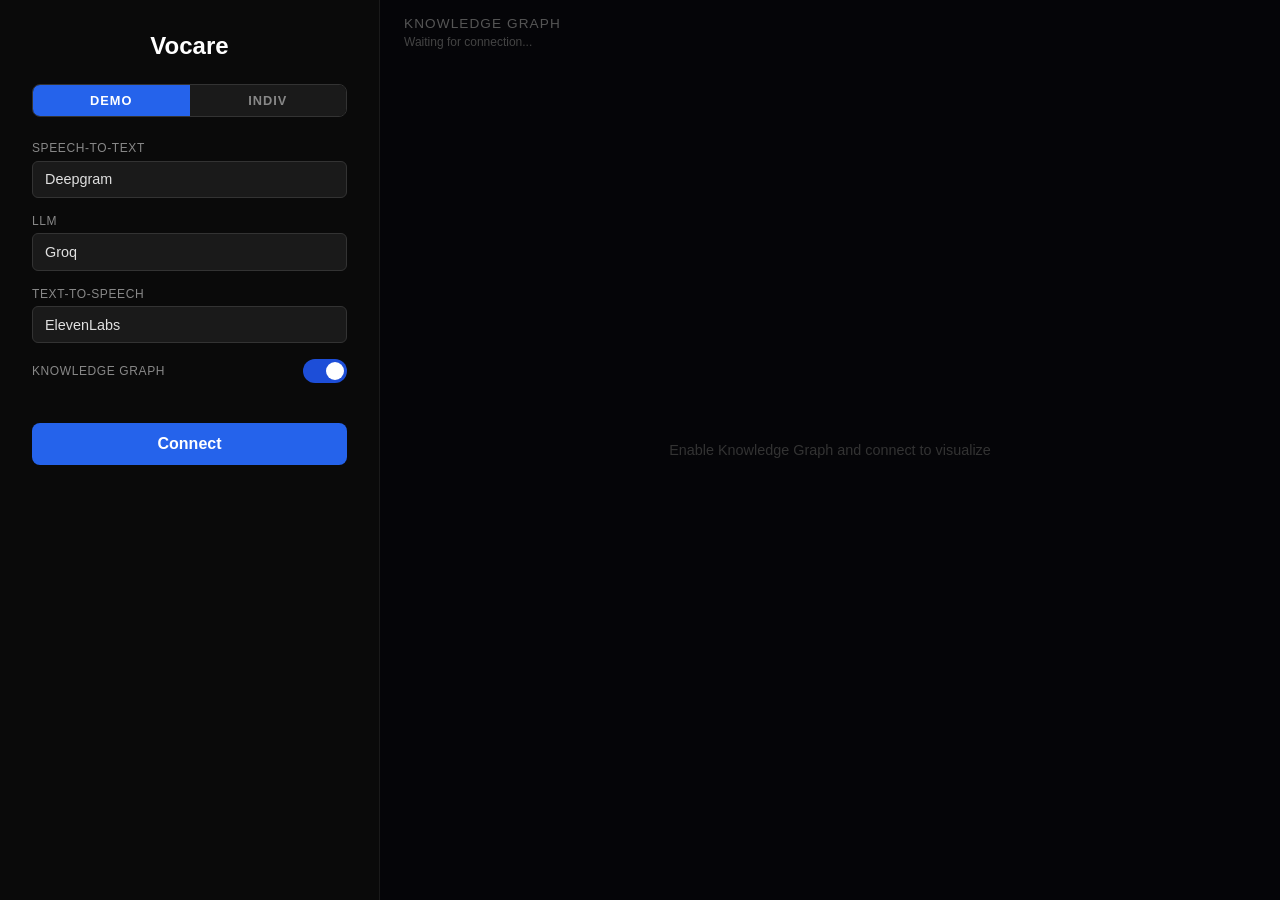
==== examples/vocare/static/index.html @ 2563aab7 "fix: TTS interruptions & graph layout optimizations" ====
<!DOCTYPE html>
<html lang="en">
<head>
  <meta charset="UTF-8" />
  <meta name="viewport" content="width=device-width, initial-scale=1.0" />
  <title>Vocare</title>
  <style>
    * { box-sizing: border-box; margin: 0; padding: 0; }

    body {
      font-family: -apple-system, BlinkMacSystemFont, 'Segoe UI', Roboto, sans-serif;
      background: #0a0a0a;
      color: #e0e0e0;
      height: 100vh;
      overflow: hidden;
    }

    .app {
      display: grid;
      grid-template-columns: 380px 1fr;
      height: 100vh;
    }

    /* Left panel — controls */
    .panel-left {
      padding: 2rem;
      border-right: 1px solid #1a1a1a;
      overflow-y: auto;
      display: flex;
      flex-direction: column;
    }

    h1 {
      font-size: 1.5rem;
      font-weight: 600;
      margin-bottom: 1.5rem;
      text-align: center;
      color: #fff;
    }

    .config-group { margin-bottom: 1rem; }

    label {
      display: block;
      font-size: 0.75rem;
      font-weight: 500;
      text-transform: uppercase;
      letter-spacing: 0.05em;
      color: #888;
      margin-bottom: 0.35rem;
    }

    select, input[type="text"] {
      width: 100%;
      padding: 0.6rem 0.75rem;
      background: #1a1a1a;
      color: #e0e0e0;
      border: 1px solid #333;
      border-radius: 6px;
      font-size: 0.9rem;
    }

    select { appearance: none; cursor: pointer; }
    input[type="text"] { cursor: text; }

    select:focus, input[type="text"]:focus {
      outline: none;
      border-color: #555;
    }

    .toggle-group {
      display: flex;
      align-items: center;
      justify-content: space-between;
      margin-bottom: 1rem;
    }

    .toggle-group label { margin-bottom: 0; }

    .toggle {
      position: relative;
      width: 44px;
      height: 24px;
      flex-shrink: 0;
    }

    .toggle input { opacity: 0; width: 0; height: 0; }

    .toggle-slider {
      position: absolute;
      inset: 0;
      background: #333;
      border-radius: 12px;
      cursor: pointer;
      transition: background 0.2s;
    }

    .toggle-slider::before {
      content: '';
      position: absolute;
      width: 18px;
      height: 18px;
      left: 3px;
      bottom: 3px;
      background: #888;
      border-radius: 50%;
      transition: transform 0.2s, background 0.2s;
    }

    .toggle input:checked + .toggle-slider { background: #1d4ed8; }
    .toggle input:checked + .toggle-slider::before {
      transform: translateX(20px);
      background: #fff;
    }

    .btn {
      width: 100%;
      padding: 0.75rem;
      border: none;
      border-radius: 8px;
      font-size: 1rem;
      font-weight: 600;
      cursor: pointer;
      margin-top: 1.5rem;
      transition: background 0.15s;
    }

    #connectBtn { background: #2563eb; color: #fff; }
    #connectBtn:hover { background: #1d4ed8; }
    #connectBtn:disabled { background: #333; color: #666; cursor: not-allowed; }

    #disconnectBtn { background: #dc2626; color: #fff; display: none; }
    #disconnectBtn:hover { background: #b91c1c; }

    #status {
      text-align: center;
      margin-top: 1rem;
      font-size: 0.85rem;
      color: #888;
      min-height: 1.2em;
    }

    .status-connected { color: #22c55e !important; }
    .status-error { color: #ef4444 !important; }

    .mode-selector {
      display: flex;
      margin-bottom: 1.5rem;
      border: 1px solid #333;
      border-radius: 8px;
      overflow: hidden;
    }

    .mode-btn {
      flex: 1;
      padding: 0.5rem;
      background: #1a1a1a;
      color: #888;
      border: none;
      font-size: 0.8rem;
      font-weight: 600;
      letter-spacing: 0.08em;
      cursor: pointer;
      transition: background 0.15s, color 0.15s;
    }

    .mode-btn.active {
      background: #2563eb;
      color: #fff;
    }

    .mode-btn:not(.active):hover {
      background: #222;
      color: #ccc;
    }

    .viewer-banner {
      text-align: center;
      padding: 1rem;
      color: #888;
      font-size: 0.85rem;
    }

    .viewer-banner.active { color: #22c55e; }

    .audio-indicator {
      display: none;
      justify-content: center;
      align-items: center;
      gap: 4px;
      margin-top: 1rem;
      height: 32px;
    }

    .audio-indicator.active { display: flex; }

    .audio-bar {
      width: 4px;
      height: 8px;
      background: #2563eb;
      border-radius: 2px;
      animation: pulse 0.8s ease-in-out infinite;
    }
    .audio-bar:nth-child(2) { animation-delay: 0.15s; }
    .audio-bar:nth-child(3) { animation-delay: 0.3s; }
    .audio-bar:nth-child(4) { animation-delay: 0.45s; }

    @keyframes pulse {
      0%, 100% { height: 8px; }
      50% { height: 24px; }
    }

    /* Right panel — graph */
    .panel-right {
      position: relative;
      background: #050508;
      overflow: hidden;
    }

    .graph-header {
      position: absolute;
      top: 1rem;
      left: 1.5rem;
      z-index: 10;
      pointer-events: none;
    }

    .graph-header h2 {
      font-size: 0.85rem;
      font-weight: 500;
      color: #555;
      text-transform: uppercase;
      letter-spacing: 0.08em;
    }

    .graph-status {
      font-size: 0.75rem;
      color: #444;
      margin-top: 0.25rem;
    }

    .graph-legend {
      position: absolute;
      bottom: 1rem;
      left: 1.5rem;
      display: flex;
      gap: 1rem;
      z-index: 10;
      pointer-events: none;
    }

    .legend-item {
      display: flex;
      align-items: center;
      gap: 6px;
      font-size: 0.7rem;
      color: #555;
    }

    .legend-dot {
      width: 8px;
      height: 8px;
      border-radius: 50%;
    }

    .graph-placeholder {
      position: absolute;
      inset: 0;
      display: flex;
      align-items: center;
      justify-content: center;
      color: #333;
      font-size: 0.9rem;
      z-index: 5;
    }

    /* 3D Graph Scene */
    .graph-scene {
      position: absolute;
      inset: 0;
      perspective: 1200px;
      overflow: hidden;
    }

    #edgeCanvas {
      position: absolute;
      inset: 0;
      z-index: 1;
      pointer-events: none;
    }

    .graph-world {
      position: absolute;
      inset: 0;
      transform-style: preserve-3d;
      z-index: 2;
      transition: transform 0.1s ease-out;
    }

    /* Node styling */
    .graph-node {
      position: absolute;
      border-radius: 50%;
      display: flex;
      flex-direction: column;
      align-items: center;
      justify-content: center;
      background: rgba(10, 10, 15, 0.85);
      border: 2px solid var(--node-color);
      box-shadow: 0 0 12px var(--node-color-alpha);
      transform: translate3d(var(--x), var(--y), var(--z)) translate(-50%, -50%);
      transition: transform 0.6s cubic-bezier(0.22, 1, 0.36, 1),
                  opacity 0.5s ease,
                  box-shadow 0.3s ease,
                  border-color 0.3s ease;
      pointer-events: none;
      will-change: transform;
    }

    .graph-node .node-icon {
      font-size: 14px;
      line-height: 1;
      opacity: 0.4;
    }

    .graph-node.size-lg { width: 80px; height: 80px; }
    .graph-node.size-lg .node-icon { font-size: 20px; }

    .graph-node.size-md { width: 68px; height: 68px; }
    .graph-node.size-md .node-icon { font-size: 17px; }

    .graph-node.size-sm { width: 60px; height: 60px; }

    .graph-node .node-label {
      position: absolute;
      bottom: -22px;
      left: 50%;
      transform: translateX(-50%);
      white-space: nowrap;
      font-size: 12px;
      font-weight: 500;
      color: #555;
      text-align: center;
    }

    .graph-node .node-sublabel {
      position: absolute;
      bottom: -36px;
      left: 50%;
      transform: translateX(-50%);
      white-space: nowrap;
      font-size: 10px;
      color: #3a3a3a;
      text-align: center;
    }

    .graph-node .node-alert {
      position: absolute;
      top: -18px;
      left: 50%;
      transform: translateX(-50%);
      font-size: 10px;
      font-weight: 600;
      color: #ef4444;
      white-space: nowrap;
      opacity: 0;
      pointer-events: none;
    }

    /* State: inactive (default) */
    .graph-node.inactive {
      opacity: 0.35;
      border-color: var(--node-color);
      box-shadow: none;
    }
    .graph-node.inactive .node-icon { opacity: 0.3; }

    /* State: active */
    .graph-node.active {
      opacity: 1;
      border-color: var(--node-color);
      box-shadow: 0 0 20px var(--node-color-alpha), 0 0 40px var(--node-color-alpha-dim);
    }
    .graph-node.active .node-icon { opacity: 0.9; color: #fff; }
    .graph-node.active .node-label { color: #fff; opacity: 0.95; }
    .graph-node.active .node-sublabel { color: #aaa; opacity: 0.85; }

    /* State: highlighted (cyan pulse) */
    .graph-node.highlighted {
      opacity: 1;
      border-color: #00e5ff;
      box-shadow: 0 0 30px rgba(0, 229, 255, 0.6), 0 0 60px rgba(0, 229, 255, 0.3);
      animation: highlightPulse 1.5s ease-in-out 1;
    }
    .graph-node.highlighted .node-icon { opacity: 1; color: #fff; }
    .graph-node.highlighted .node-label { color: #00e5ff; opacity: 1; }
    .graph-node.highlighted .node-sublabel { color: #88e5f5; opacity: 0.9; }

    @keyframes highlightPulse {
      0% { box-shadow: 0 0 30px rgba(0, 229, 255, 0.6), 0 0 60px rgba(0, 229, 255, 0.3); }
      50% { box-shadow: 0 0 50px rgba(0, 229, 255, 0.8), 0 0 80px rgba(0, 229, 255, 0.4); }
      100% { box-shadow: 0 0 30px rgba(0, 229, 255, 0.6), 0 0 60px rgba(0, 229, 255, 0.3); }
    }

    /* State: dimmed (when another node is highlighted) */
    .graph-node.dimmed {
      opacity: 0.15;
    }
    .graph-node.dimmed .node-label { opacity: 0.3; }
    .graph-node.dimmed .node-sublabel { opacity: 0.2; }

    /* Alert badge pulse */
    .graph-node.active .node-alert,
    .graph-node.highlighted .node-alert {
      opacity: 1;
      animation: alertPulse 1.5s ease-in-out infinite;
    }

    @keyframes alertPulse {
      0%, 100% { opacity: 0.5; }
      50% { opacity: 1; }
    }

    /* Responsive */
    @media (max-width: 800px) {
      .app {
        grid-template-columns: 1fr;
        grid-template-rows: auto 1fr;
      }
      .panel-left { border-right: none; border-bottom: 1px solid #1a1a1a; }
      .panel-right { min-height: 400px; }
    }

    /* Transcript panel */
    #transcript {
      display: none;
      margin-top: 1rem;
      flex-shrink: 0;
    }

    .transcript-label {
      font-size: 0.7rem;
      font-weight: 500;
      text-transform: uppercase;
      letter-spacing: 0.08em;
      color: #555;
      margin-bottom: 0.5rem;
    }

    .transcript-messages {
      max-height: 280px;
      overflow-y: auto;
      display: flex;
      flex-direction: column;
      gap: 6px;
    }

    /* Hide scrollbar but keep scrollability */
    .transcript-messages::-webkit-scrollbar { width: 4px; }
    .transcript-messages::-webkit-scrollbar-track { background: transparent; }
    .transcript-messages::-webkit-scrollbar-thumb { background: #2a2a2a; border-radius: 2px; }

    .transcript-user,
    .transcript-bot {
      display: flex;
    }

    .transcript-user { justify-content: flex-end; }
    .transcript-bot  { justify-content: flex-start; }

    .transcript-user .transcript-bub {
      background: #1d4ed8;
      color: #fff;
      border-radius: 12px 12px 2px 12px;
    }

    .transcript-bot .transcript-bub {
      background: #1e293b;
      color: #e2e8f0;
      border-radius: 12px 12px 12px 2px;
    }

    .transcript-bub {
      padding: 6px 10px;
      max-width: 80%;
      font-size: 0.82rem;
      line-height: 1.5;
      word-break: break-word;
    }
  </style>
</head>
<body>
  <div class="app">
    <!-- Left panel: controls -->
    <div class="panel-left">
      <h1>Vocare</h1>

      <div class="mode-selector">
        <button class="mode-btn active" data-mode="demo" id="modeDemoBtn">DEMO</button>
        <button class="mode-btn" data-mode="indiv" id="modeIndivBtn">INDIV</button>
      </div>

      <div class="viewer-banner" id="viewerBanner" style="display:none;"></div>

      <div id="controlsSection">
      <div class="config-group">
        <label for="stt">Speech-to-Text</label>
        <select id="stt">
          <option value="deepgram">Deepgram</option>
          <option value="elevenlabs">ElevenLabs</option>
        </select>
      </div>

      <div class="config-group">
        <label for="llm">LLM</label>
        <select id="llm">
          <option value="groq">Groq</option>
          <option value="mistral">Mistral</option>
        </select>
      </div>

      <div class="config-group">
        <label for="tts">Text-to-Speech</label>
        <select id="tts">
          <option value="elevenlabs">ElevenLabs</option>
        </select>
      </div>

      <div class="toggle-group">
        <label for="useKg">Knowledge Graph</label>
        <label class="toggle">
          <input type="checkbox" id="useKg" checked />
          <span class="toggle-slider"></span>
        </label>
      </div>

      <button class="btn" id="connectBtn">Connect</button>
      <button class="btn" id="disconnectBtn">Disconnect</button>
      </div><!-- /controlsSection -->

      <div class="audio-indicator" id="audioIndicator">
        <div class="audio-bar"></div>
        <div class="audio-bar"></div>
        <div class="audio-bar"></div>
        <div class="audio-bar"></div>
      </div>

      <div id="status"></div>

      <div id="transcript">
        <div class="transcript-label">Transcript</div>
        <div id="transcriptMessages" class="transcript-messages"></div>
      </div>
    </div>

    <!-- Right panel: graph visualization -->
    <div class="panel-right">
      <div class="graph-header">
        <h2>Knowledge Graph</h2>
        <div class="graph-status" id="graphStatus">Waiting for connection...</div>
      </div>

      <div class="graph-scene">
        <canvas id="edgeCanvas"></canvas>
        <div class="graph-world" id="graphWorld"></div>
      </div>

      <div class="graph-placeholder" id="graphPlaceholder">
        Enable Knowledge Graph and connect to visualize
      </div>

      <div class="graph-legend" id="graphLegend" style="display:none;">
        <div class="legend-item"><div class="legend-dot" style="background:#f59e0b;"></div>Customer</div>
        <div class="legend-item"><div class="legend-dot" style="background:#64748b;"></div>Channel</div>
        <div class="legend-item"><div class="legend-dot" style="background:#3b82f6;"></div>Flight</div>
        <div class="legend-item"><div class="legend-dot" style="background:#fbbf24;"></div>CRM</div>
        <div class="legend-item"><div class="legend-dot" style="background:#10b981;"></div>Baggage</div>
        <div class="legend-item"><div class="legend-dot" style="background:#8b5cf6;"></div>Rebooking</div>
        <div class="legend-item"><div class="legend-dot" style="background:#f97316;"></div>Comms</div>
        <div class="legend-item"><div class="legend-dot" style="background:#6366f1;"></div>Event</div>
      </div>
    </div>
  </div>

  <script>
    // -----------------------------------------------------------------------
    // WebRTC connection
    // -----------------------------------------------------------------------
    const connectBtn = document.getElementById('connectBtn');
    const disconnectBtn = document.getElementById('disconnectBtn');
    const statusEl = document.getElementById('status');
    const audioIndicator = document.getElementById('audioIndicator');
    const controlsSection = document.getElementById('controlsSection');
    const viewerBanner = document.getElementById('viewerBanner');
    const modeDemoBtn = document.getElementById('modeDemoBtn');
    const modeIndivBtn = document.getElementById('modeIndivBtn');

    let pc = null;
    let pcId = null;
    let dataChannel = null;
    let pingInterval = null;
    let disconnectTimer = null;
    let eventSource = null;

    // Mode state
    let currentMode = 'demo';
    let isViewer = false;
    let viewerPollInterval = null;
    let viewerCursor = 0;
    let demoCheckInterval = null;

    function setStatus(msg, cls) {
      statusEl.textContent = msg;
      statusEl.className = cls ? `status-${cls}` : '';
    }

    async function connect() {
      connectBtn.disabled = true;
      setStatus('Connecting...');
      stopViewer();
      stopDemoCheck();
      viewerBanner.style.display = 'none';
      graphRenderer.reset();

      try {
        const stream = await navigator.mediaDevices.getUserMedia({
          audio: {
            echoCancellation: true,
            noiseSuppression: true,
            autoGainControl: true,
          },
        });

        // Fetch fresh TURN credentials from the backend (Twilio NTS)
        let iceServers = [{ urls: 'stun:stun.l.google.com:19302' }];
        try {
          const iceRes = await fetch('/api/ice');
          if (iceRes.ok) {
            const body = await iceRes.json();
            if (body.iceServers && body.iceServers.length) {
              iceServers = body.iceServers;
              console.log('[ICE] Using', iceServers.length, 'servers from backend');
            }
          }
        } catch (e) {
          console.warn('[ICE] Failed to fetch, using STUN only', e);
        }

        pc = new RTCPeerConnection({
          iceServers,
          iceTransportPolicy: 'relay',  // force TURN-only to avoid private-IP issues
        });

        stream.getTracks().forEach(track => pc.addTrack(track, stream));
        pc.addTransceiver('audio', { direction: 'recvonly' });

        dataChannel = pc.createDataChannel('data', { ordered: true });

        dataChannel.onopen = () => {
          pingInterval = setInterval(() => {
            if (dataChannel.readyState === 'open') dataChannel.send('ping');
          }, 2000);
        };

        pc.ontrack = (event) => {
          const audio = new Audio();
          audio.srcObject = event.streams[0];
          audio.autoplay = true;
        };

        pc.onconnectionstatechange = () => {
          const state = pc.connectionState;
          if (state === 'connected') {
            // Clear any pending disconnect timer — connection recovered
            if (disconnectTimer) { clearTimeout(disconnectTimer); disconnectTimer = null; }
            setStatus('Connected', 'connected');
            audioIndicator.classList.add('active');
            disconnectBtn.style.display = 'block';
            document.getElementById('transcript').style.display = 'block';
          } else if (state === 'failed') {
            // 'failed' is permanent — clean up immediately
            cleanup();
            setStatus('Disconnected', 'error');
          } else if (state === 'disconnected') {
            // 'disconnected' is transient — ICE is retrying. Give it 5s to recover
            // before treating it as a real disconnect. Calling cleanup() immediately
            // here is what caused the AbortChunk teardown mid-TTS.
            if (!disconnectTimer) {
              disconnectTimer = setTimeout(() => {
                disconnectTimer = null;
                if (pc && pc.connectionState === 'disconnected') {
                  cleanup();
                  setStatus('Disconnected', 'error');
                }
              }, 5000);
            }
          }
        };

        const offer = await pc.createOffer();
        await pc.setLocalDescription(offer);

        await new Promise((resolve) => {
          if (pc.iceGatheringState === 'complete') return resolve();
          const check = () => {
            if (pc.iceGatheringState === 'complete') {
              pc.removeEventListener('icegatheringstatechange', check);
              resolve();
            }
          };
          pc.addEventListener('icegatheringstatechange', check);
          setTimeout(resolve, 1000);
        });

        const useKg = document.getElementById('useKg').checked;

        const response = await fetch('/api/offer', {
          method: 'POST',
          headers: { 'Content-Type': 'application/json' },
          body: JSON.stringify({
            sdp: pc.localDescription.sdp,
            type: pc.localDescription.type,
            pc_id: pcId,
            stt: document.getElementById('stt').value,
            llm: document.getElementById('llm').value,
            tts: document.getElementById('tts').value,
            use_kg: useKg,
            mode: currentMode,
          }),
        });

        const answer = await response.json();
        pcId = answer.pc_id;
        await pc.setRemoteDescription(answer);

        // Start polling for graph and transcript events
        connectGraphSSE(pcId, useKg);

      } catch (err) {
        console.error(err);
        setStatus(`Error: ${err.message}`, 'error');
        cleanup();
      }
    }

    function appendTranscriptBubble(speaker, text) {
      const messages = document.getElementById('transcriptMessages');
      const row = document.createElement('div');
      row.className = speaker === 'user' ? 'transcript-user' : 'transcript-bot';
      const bub = document.createElement('div');
      bub.className = 'transcript-bub';
      bub.textContent = text;
      row.appendChild(bub);
      messages.appendChild(row);
      messages.scrollTop = messages.scrollHeight;
    }

    // Shared graph event handler — used by both presenter poll and viewer poll
    function handleGraphEvent(event) {
      const graphStatusEl = document.getElementById('graphStatus');
      const placeholder = document.getElementById('graphPlaceholder');
      const legend = document.getElementById('graphLegend');

      if (event.type === 'graph') {
        placeholder.style.display = 'none';
        legend.style.display = 'flex';
        graphStatusEl.textContent = 'Traversing graph...';
        graphRenderer.loadGraph(event.data);
      } else if (event.type === 'traverse') {
        graphRenderer.animateTraversal(event.fromId, event.toId, event.label);
      } else if (event.type === 'activate') {
        graphRenderer.activateNode(event.nodeId);
      } else if (event.type === 'context_loaded') {
        graphStatusEl.textContent = 'Context loaded \u2014 agent has full awareness';
      } else if (event.type === 'highlight') {
        graphRenderer.highlightNode(event.nodeId);
      } else if (event.type === 'path') {
        graphRenderer.highlightPath(event.steps, event.color);
      } else if (event.type === 'clear_path') {
        graphRenderer.clearPath();
      } else if (event.type === 'user_transcription') {
        appendTranscriptBubble('user', event.text);
      } else if (event.type === 'bot_transcription') {
        appendTranscriptBubble('bot', event.text);
      }
    }

    function connectGraphSSE(sessionPcId, useKg) {
      const graphStatusEl = document.getElementById('graphStatus');
      if (useKg) {
        graphStatusEl.textContent = 'Connecting to graph...';
      }

      const poll = async () => {
        try {
          const res = await fetch(`/api/graph/poll?pc_id=${encodeURIComponent(sessionPcId)}`);
          if (!res.ok) return;
          const body = await res.json();
          if (body.events && body.events.length > 0) {
            console.log('[POLL]', body.events.length, 'events');
            for (const ev of body.events) handleGraphEvent(ev);
          }
          if (body.closed) {
            clearInterval(eventSource);
            eventSource = null;
          }
        } catch (err) {
          console.warn('[POLL] error', err);
        }
      };

      // Reuse eventSource variable to hold interval id for cleanup parity
      eventSource = setInterval(poll, 250);
      poll();  // immediate first poll
    }

    // -----------------------------------------------------------------------
    // Mode switching
    // -----------------------------------------------------------------------
    function setMode(mode) {
      currentMode = mode;
      modeDemoBtn.classList.toggle('active', mode === 'demo');
      modeIndivBtn.classList.toggle('active', mode === 'indiv');

      // Clean up any active viewer state
      stopViewer();

      if (mode === 'demo' && !pc) {
        // Not connected — check if a demo is active to become a viewer
        startDemoCheck();
      } else {
        stopDemoCheck();
      }

      if (mode === 'indiv') {
        stopDemoCheck();
        controlsSection.style.display = '';
        viewerBanner.style.display = 'none';
      }
    }

    modeDemoBtn.addEventListener('click', () => setMode('demo'));
    modeIndivBtn.addEventListener('click', () => setMode('indiv'));

    // -----------------------------------------------------------------------
    // Demo viewer logic
    // -----------------------------------------------------------------------
    function startDemoCheck() {
      stopDemoCheck();
      const check = async () => {
        if (currentMode !== 'demo' || pc) return; // already connected as presenter
        try {
          const res = await fetch('/api/demo/status');
          if (!res.ok) return;
          const body = await res.json();
          if (body.active) {
            enterViewerMode();
          }
        } catch (e) {
          console.warn('[DEMO CHECK]', e);
        }
      };
      demoCheckInterval = setInterval(check, 1500);
      check(); // immediate
    }

    function stopDemoCheck() {
      if (demoCheckInterval) {
        clearInterval(demoCheckInterval);
        demoCheckInterval = null;
      }
    }

    function enterViewerMode() {
      stopDemoCheck();
      isViewer = true;
      viewerCursor = 0;

      // Hide call controls, show viewer banner
      controlsSection.style.display = 'none';
      viewerBanner.style.display = 'block';
      viewerBanner.textContent = 'Watching demo...';
      viewerBanner.className = 'viewer-banner active';

      graphRenderer.reset();
      document.getElementById('graphPlaceholder').style.display = 'none';
      document.getElementById('graphStatus').textContent = 'Watching demo...';
      document.getElementById('transcriptMessages').innerHTML = '';
      document.getElementById('transcript').style.display = 'block';

      // Start polling demo events
      // Guard prevents two in-flight requests from sharing the same cursor value
      // and processing the same events twice (most visible on large bot transcriptions).
      let pollInFlight = false;
      const poll = async () => {
        if (pollInFlight) return;
        pollInFlight = true;
        try {
          const res = await fetch(`/api/demo/poll?cursor=${viewerCursor}`);
          if (!res.ok) return;
          const body = await res.json();
          if (body.events && body.events.length > 0) {
            console.log('[DEMO POLL]', body.events.length, 'events');
            for (const ev of body.events) handleGraphEvent(ev);
          }
          viewerCursor = body.cursor;
          if (!body.active) {
            viewerBanner.textContent = 'Demo ended';
            viewerBanner.className = 'viewer-banner';
            document.getElementById('graphStatus').textContent = 'Demo ended';
            stopViewer();
            // Show controls again so user can become presenter
            controlsSection.style.display = '';
          }
        } catch (e) {
          console.warn('[DEMO POLL] error', e);
        } finally {
          pollInFlight = false;
        }
      };

      viewerPollInterval = setInterval(poll, 250);
      poll(); // immediate
    }

    function stopViewer() {
      if (viewerPollInterval) {
        clearInterval(viewerPollInterval);
        viewerPollInterval = null;
      }
      isViewer = false;
      document.getElementById('transcript').style.display = 'none';
      document.getElementById('transcriptMessages').innerHTML = '';
    }

    // startDemoCheck() is called after graphRenderer is initialized (below)

    function cleanup() {
      if (disconnectTimer) { clearTimeout(disconnectTimer); disconnectTimer = null; }
      if (eventSource) { clearInterval(eventSource); eventSource = null; }
      if (pingInterval) clearInterval(pingInterval);
      pingInterval = null;
      if (dataChannel) dataChannel.close();
      dataChannel = null;
      if (pc) {
        pc.getSenders().forEach(s => { if (s.track) s.track.stop(); });
        pc.close();
      }
      pc = null;
      pcId = null;
      audioIndicator.classList.remove('active');
      connectBtn.disabled = false;
      connectBtn.style.display = 'block';
      disconnectBtn.style.display = 'none';
      controlsSection.style.display = '';
      document.getElementById('transcript').style.display = 'none';
      document.getElementById('transcriptMessages').innerHTML = '';

      // In demo mode, start checking for active demos again
      if (currentMode === 'demo') {
        startDemoCheck();
      }
    }

    function disconnect() {
      cleanup();
      setStatus('Disconnected');
    }

    connectBtn.addEventListener('click', connect);
    disconnectBtn.addEventListener('click', disconnect);

    // -----------------------------------------------------------------------
    // 3D Graph Renderer — CSS 3D nodes + Canvas edges
    // -----------------------------------------------------------------------
    const TYPE_COLORS = {
      Customer:        { hex: '#f59e0b', rgb: '245,158,11' },
      Channel:         { hex: '#64748b', rgb: '100,116,139' },
      FlightOperation: { hex: '#3b82f6', rgb: '59,130,246' },
      CRMRecord:       { hex: '#fbbf24', rgb: '251,191,36' },
      Baggage:         { hex: '#10b981', rgb: '16,185,129' },
      Rebooking:       { hex: '#8b5cf6', rgb: '139,92,246' },
      Communication:   { hex: '#f97316', rgb: '249,115,22' },
      Event:           { hex: '#6366f1', rgb: '99,102,241' },
    };
    const HIGHLIGHT_COLOR = '#00e5ff';
    const HIGHLIGHT_RGB = '0,229,255';
    const NODE_ICONS = {
      Customer: '\u{1F464}',
      Channel: '\u{1F3E2}',
      FlightOperation: '\u2708\uFE0F',
      CRMRecord: '\u{1F4CB}',
      Baggage: '\u{1F9F3}',
      Rebooking: '\u{1F504}',
      Communication: '\u2709\uFE0F',
      Event: '\u26A1',
    };

    // Radial layout — Customer at centre, 4 Channels surrounding it, sub-nodes radiating outward
    // Each channel owns a diagonal quadrant; sub-nodes fan further in that direction.
    // z-depth reinforces hierarchy: 0 (Customer) → -150 (Channels) → -300 (sub-nodes) → -450 (Events)
    const LAYOUT_MAP = {
      Customer:        [{ xPct: 49.8, yPct: 46.1, z: 0 }],
      Channel: [
        { xPct: 36.7, yPct: 32.7, z: -150 },
        { xPct: 62.1, yPct: 32.8, z: -150 },
        { xPct: 37.6, yPct: 58.6, z: -150 },
        { xPct: 62.6, yPct: 58.6, z: -150 },
      ],
      FlightOperation: [
        { xPct: 8.6,  yPct: 45.0, z: -300 },
      ],
      CRMRecord: [
        { xPct: 9.3,  yPct: 24.9, z: -300 },
        { xPct: 17.6, yPct: 16.0, z: -300 },
        { xPct: 28.2, yPct: 10.7, z: -300 },
      ],
      Communication: [
        { xPct: 71.1, yPct: 10.9, z: -300 },
        { xPct: 81.9, yPct: 15.7, z: -300 },
        { xPct: 90.5, yPct: 25.5, z: -300 },
      ],
      Baggage: [
        { xPct: 6.7,  yPct: 73.8, z: -300 },
        { xPct: 13.5, yPct: 82.8, z: -300 },
      ],
      Rebooking: [
        { xPct: 93.8, yPct: 62.9, z: -300 },
        { xPct: 90.3, yPct: 76.9, z: -300 },
        { xPct: 81.8, yPct: 87.2, z: -300 },
      ],
      Event: [
        { xPct: 44.3, yPct: 78.5, z: -450 },
        { xPct: 37.7, yPct: 87.8, z: -450 },
        { xPct: 60.1, yPct: 87.4, z: -450 },
        { xPct: 52.7, yPct: 78.5, z: -450 },
      ],
    };

    class GraphRenderer {
      constructor(worldId, canvasId) {
        this.world = document.getElementById(worldId);
        this.canvas = document.getElementById(canvasId);
        this.ctx = this.canvas.getContext('2d');
        this.scene = this.canvas.parentElement;
        this.nodes = [];       // { id, type, el, ... }
        this.edges = [];       // { source, target, label, progress, active, ... }
        this.nodeMap = {};
        this.activeNodes = new Set();
        this._highlightGen = 0;
        this._animFrame = null;
        this._edgeAnimations = []; // active edge animations

        // Path traversal state
        this._activePath = null;     // { steps, color, edgeKeys }
        this._pathRevealedIds = null; // Set of node IDs revealed so far
        this._pathTimers = [];        // setTimeout handles

        // Parallax state
        this._rotX = 0;
        this._rotY = 0;
        this._targetRotX = 0;
        this._targetRotY = 0;
        this._mouseInScene = false;
        this._lastMouseMove = 0;
        this._autoRotAngle = 0;

        this.dpr = window.devicePixelRatio || 1;

        this._resize();
        window.addEventListener('resize', () => this._resize());

        // Mouse parallax
        this.scene.addEventListener('mousemove', (e) => {
          const rect = this.scene.getBoundingClientRect();
          const nx = (e.clientX - rect.left) / rect.width - 0.5;  // -0.5 to 0.5
          const ny = (e.clientY - rect.top) / rect.height - 0.5;
          this._targetRotY = nx * 12;  // +-6 degrees
          this._targetRotX = -ny * 8;  // +-4 degrees
          this._mouseInScene = true;
          this._lastMouseMove = performance.now();
        });

        this.scene.addEventListener('mouseleave', () => {
          this._mouseInScene = false;
        });

        this._renderLoop();
      }

      _resize() {
        const rect = this.scene.getBoundingClientRect();
        this.width = rect.width;
        this.height = rect.height;
        this.canvas.width = rect.width * this.dpr;
        this.canvas.height = rect.height * this.dpr;
        this.canvas.style.width = rect.width + 'px';
        this.canvas.style.height = rect.height + 'px';
        this.ctx.setTransform(this.dpr, 0, 0, this.dpr, 0, 0);

        // Re-position nodes if loaded
        this.nodes.forEach(n => this._positionNode(n));
      }

      reset() {
        // Remove node divs
        this.world.innerHTML = '';
        this.nodes = [];
        this.edges = [];
        this.nodeMap = {};
        this.activeNodes.clear();
        this._edgeAnimations = [];
        this._highlightGen = 0;
        this._autoRotAngle = 0;
        this.ctx.clearRect(0, 0, this.width, this.height);
        document.getElementById('graphPlaceholder').style.display = 'flex';
        document.getElementById('graphLegend').style.display = 'none';
        document.getElementById('graphStatus').textContent = 'Waiting for connection...';
      }

      loadGraph(data) {
        this.world.innerHTML = '';
        this.nodes = [];
        this.edges = [];
        this.nodeMap = {};
        this.activeNodes.clear();
        this._edgeAnimations = [];

        // Group incoming nodes by type
        const groups = {};
        data.nodes.forEach(n => {
          if (!groups[n.type]) groups[n.type] = [];
          groups[n.type].push(n);
        });

        // Create node divs with 3D positions
        const typeOrder = ['Customer', 'Channel', 'FlightOperation', 'CRMRecord', 'Communication', 'Baggage', 'Rebooking', 'Event'];
        typeOrder.forEach(type => {
          const group = groups[type] || [];
          const layouts = LAYOUT_MAP[type] || [];
          group.forEach((n, i) => {
            const layout = layouts[i] || layouts[0] || { xPct: 50, yPct: 50, z: 0 };
            const color = TYPE_COLORS[n.type] || TYPE_COLORS.Customer;

            const el = document.createElement('div');
            el.className = `graph-node ${type === 'Customer' ? 'size-lg' : type === 'Channel' ? 'size-md' : 'size-sm'} inactive`;
            el.style.setProperty('--node-color', color.hex);
            el.style.setProperty('--node-color-alpha', `rgba(${color.rgb}, 0.4)`);
            el.style.setProperty('--node-color-alpha-dim', `rgba(${color.rgb}, 0.15)`);

            // Icon
            const icon = document.createElement('span');
            icon.className = 'node-icon';
            icon.textContent = NODE_ICONS[type] || '?';
            el.appendChild(icon);

            // Label
            const label = document.createElement('span');
            label.className = 'node-label';
            label.textContent = n.label;
            el.appendChild(label);

            // Sublabel
            if (n.sublabel) {
              const sub = document.createElement('span');
              sub.className = 'node-sublabel';
              sub.textContent = n.sublabel;
              el.appendChild(sub);
            }

            // Alert badge
            if (n.alert) {
              const alert = document.createElement('span');
              alert.className = 'node-alert';
              alert.textContent = 'Cancelled';
              el.appendChild(alert);
            }

            // Start slightly offset for entrance animation
            const startZ = layout.z - 80;
            el.style.setProperty('--x', `${layout.xPct / 100 * this.width}px`);
            el.style.setProperty('--y', `${layout.yPct / 100 * this.height}px`);
            el.style.setProperty('--z', `${startZ}px`);

            this.world.appendChild(el);

            const node = {
              id: n.id,
              type: n.type,
              el: el,
              xPct: layout.xPct,
              yPct: layout.yPct,
              z: layout.z,
              alert: n.alert || false,
            };
            this.nodes.push(node);
            this.nodeMap[n.id] = node;

            // Spring entrance — ease to final z after a staggered delay
            requestAnimationFrame(() => {
              el.style.setProperty('--z', `${layout.z}px`);
            });
          });
        });

        // Build edges
        data.edges.forEach(e => {
          const src = this.nodeMap[e.source];
          const tgt = this.nodeMap[e.target];
          if (src && tgt) {
            this.edges.push({
              source: src,
              target: tgt,
              label: e.label,
              progress: 0,
              active: false,
              highlighted: false,
              activateTime: 0,
            });
          }
        });
      }

      _positionNode(node) {
        const x = node.xPct / 100 * this.width;
        const y = node.yPct / 100 * this.height;
        node.el.style.setProperty('--x', `${x}px`);
        node.el.style.setProperty('--y', `${y}px`);
        node.el.style.setProperty('--z', `${node.z}px`);
      }

      activateNode(nodeId) {
        const node = this.nodeMap[nodeId];
        if (!node) return;
        this.activeNodes.add(nodeId);
        node.el.classList.remove('inactive', 'dimmed');
        node.el.classList.add('active');
      }

      animateTraversal(fromId, toId, label) {
        this.activateNode(toId);

        const edge = this.edges.find(
          e => e.source === this.nodeMap[fromId] && e.target === this.nodeMap[toId]
        );
        if (edge) {
          edge.active = true;
          edge.activateTime = performance.now();
          edge.progress = 0;
        }
      }

      highlightNode(nodeId) {
        const node = this.nodeMap[nodeId];
        if (!node) return;

        // Clear previous highlights
        this.nodes.forEach(n => {
          n.el.classList.remove('highlighted', 'dimmed');
          // Restore to active or inactive
          if (this.activeNodes.has(n.id)) {
            n.el.classList.add('active');
          }
        });
        this.edges.forEach(e => { e.highlighted = false; });

        // Highlight target node
        this.activeNodes.add(nodeId);
        node.el.classList.remove('inactive', 'active');
        node.el.classList.add('highlighted');

        // Highlight connected edges and partner nodes; dim everything else
        const connectedIds = new Set([nodeId]);
        this.edges.forEach(edge => {
          if (edge.target === node || edge.source === node) {
            edge.highlighted = true;
            const other = edge.target === node ? edge.source : edge.target;
            connectedIds.add(other.id);
            this.activeNodes.add(other.id);
            other.el.classList.remove('inactive', 'dimmed');
            other.el.classList.add('highlighted');
          }
        });

        // Dim non-connected active nodes
        this.nodes.forEach(n => {
          if (!connectedIds.has(n.id)) {
            n.el.classList.add('dimmed');
          }
        });

        // Auto-clear after 3s
        const gen = ++this._highlightGen;
        setTimeout(() => {
          if (this._highlightGen !== gen) return;
          this.nodes.forEach(n => {
            n.el.classList.remove('highlighted', 'dimmed');
            if (this.activeNodes.has(n.id)) {
              n.el.classList.add('active');
            }
          });
          this.edges.forEach(e => { e.highlighted = false; });
        }, 3000);
      }

      highlightPath(steps, color) {
        // Cancel any in-progress animation or pending highlight auto-clear
        this._pathTimers.forEach(clearTimeout);
        this._pathTimers = [];
        ++this._highlightGen;

        // Build edge key set for fast lookup
        const edgeKeys = new Set();
        for (let i = 0; i < steps.length - 1; i++) {
          edgeKeys.add(`${steps[i]}::${steps[i + 1]}`);
        }
        this._activePath = { steps, color, edgeKeys };
        this._pathRevealedIds = new Set();
        const pathSet = new Set(steps);

        // Dim all nodes immediately
        this.nodes.forEach(n => {
          n.el.classList.remove('active', 'highlighted', 'dimmed');
          n.el.classList.add('inactive');
          n.el.style.opacity = pathSet.has(n.id) ? '0.2' : '0.07';
          n.el.style.boxShadow = '';
        });
        this.edges.forEach(e => { e.highlighted = false; });

        // Reveal each step sequentially at 320ms/step
        steps.forEach((nodeId, i) => {
          const t = setTimeout(() => {
            const node = this.nodeMap[nodeId];
            if (!node || !this._activePath) return;

            this._pathRevealedIds.add(nodeId);
            node.el.classList.remove('inactive');
            node.el.classList.add('active');
            node.el.style.opacity = '1';
            node.el.style.boxShadow = `0 0 28px ${color}, 0 0 56px ${color}44`;
            setTimeout(() => { node.el.style.boxShadow = ''; }, 600);
          }, i * 320);
          this._pathTimers.push(t);
        });
      }

      clearPath() {
        this._pathTimers.forEach(clearTimeout);
        this._pathTimers = [];
        this._activePath = null;
        this._pathRevealedIds = null;

        this.nodes.forEach(n => {
          n.el.classList.remove('highlighted', 'dimmed');
          n.el.style.opacity = '';
          n.el.style.boxShadow = '';
          if (this.activeNodes.has(n.id)) {
            n.el.classList.remove('inactive');
            n.el.classList.add('active');
          } else {
            n.el.classList.remove('active');
            n.el.classList.add('inactive');
          }
        });
      }

      _renderLoop() {
        this._updateRotation();
        this._drawEdges();
        requestAnimationFrame(() => this._renderLoop());
      }

      _updateRotation() {
        const now = performance.now();
        const idleThreshold = 2000; // ms

        if (!this._mouseInScene && (now - this._lastMouseMove) > idleThreshold) {
          // Auto-rotation when idle
          this._autoRotAngle += 0.015; // ~1 deg/sec at 60fps (0.015 * 60 ≈ 0.9 deg)
          this._targetRotY = Math.sin(this._autoRotAngle) * 4;
          this._targetRotX = Math.sin(this._autoRotAngle * 0.7) * 2;
        }

        // Smooth interpolation
        this._rotX += (this._targetRotX - this._rotX) * 0.08;
        this._rotY += (this._targetRotY - this._rotY) * 0.08;

        this.world.style.transform = `rotateX(${this._rotX}deg) rotateY(${this._rotY}deg)`;
      }

      _drawEdges() {
        const ctx = this.ctx;
        const now = performance.now();
        ctx.clearRect(0, 0, this.width, this.height);

        if (this.edges.length === 0) return;

        const anyHighlighted = this.nodes.some(n => n.el.classList.contains('highlighted'));
        const inPathMode = this._activePath !== null;

        this.edges.forEach(edge => {
          // Get projected screen positions from node divs
          const srcRect = edge.source.el.getBoundingClientRect();
          const tgtRect = edge.target.el.getBoundingClientRect();
          const sceneRect = this.scene.getBoundingClientRect();

          const sx = srcRect.left + srcRect.width / 2 - sceneRect.left;
          const sy = srcRect.top + srcRect.height / 2 - sceneRect.top;
          const tx = tgtRect.left + tgtRect.width / 2 - sceneRect.left;
          const ty = tgtRect.top + tgtRect.height / 2 - sceneRect.top;

          // Bezier control point — offset perpendicular to the line
          const mx = (sx + tx) / 2;
          const my = (sy + ty) / 2;
          const dx = tx - sx;
          const dy = ty - sy;
          const len = Math.sqrt(dx * dx + dy * dy) || 1;
          const perpX = -dy / len;
          const perpY = dx / len;
          const curveOffset = len * 0.15; // 15% of line length
          const cpx = mx + perpX * curveOffset;
          const cpy = my + perpY * curveOffset;

          // Path mode overrides all normal edge rendering
          if (inPathMode) {
            const ek  = `${edge.source.id}::${edge.target.id}`;
            const ekR = `${edge.target.id}::${edge.source.id}`;
            const isPathEdge = this._activePath.edgeKeys.has(ek) || this._activePath.edgeKeys.has(ekR);
            const bothRevealed = this._pathRevealedIds &&
              this._pathRevealedIds.has(edge.source.id) && this._pathRevealedIds.has(edge.target.id);

            ctx.save();
            if (isPathEdge && bothRevealed) {
              ctx.strokeStyle = this._activePath.color;
              ctx.lineWidth   = 2.5;
              ctx.shadowColor = this._activePath.color;
              ctx.shadowBlur  = 14;
              ctx.globalAlpha = 0.85;
            } else {
              ctx.strokeStyle = '#1a1a1a';
              ctx.lineWidth   = 0.8;
              ctx.globalAlpha = 0.04;
            }
            ctx.beginPath();
            ctx.moveTo(sx, sy);
            ctx.quadraticCurveTo(cpx, cpy, tx, ty);
            ctx.stroke();
            ctx.restore();
            return; // skip normal edge rendering
          }

          // Depth-based line width and opacity
          const srcZ = edge.source.z;
          const tgtZ = edge.target.z;
          const avgZ = (srcZ + tgtZ) / 2;
          const depthFactor = 1 + avgZ / 1200; // z=0 → 1.0, z=-500 → 0.58
          const baseWidth = 2.5 * depthFactor;
          const baseOpacity = 0.3 + 0.5 * depthFactor;

          const color = TYPE_COLORS[edge.target.type] || TYPE_COLORS.Customer;

          if (edge.active) {
            // Animate progress
            const elapsed = now - edge.activateTime;
            edge.progress = Math.min(1, elapsed / 500);

            const isHL = edge.highlighted;
            const dimmed = anyHighlighted && !isHL;

            const edgeColor = isHL ? HIGHLIGHT_COLOR : color.hex;
            const lineWidth = isHL ? baseWidth * 1.8 : baseWidth;
            const alpha = dimmed ? 0.1 : (isHL ? 1.0 : baseOpacity);

            ctx.save();
            ctx.strokeStyle = edgeColor;
            ctx.lineWidth = lineWidth;
            ctx.shadowColor = edgeColor;
            ctx.shadowBlur = isHL ? 20 : 8;
            ctx.globalAlpha = alpha;

            // Draw partial bezier for traversal animation
            ctx.beginPath();
            this._drawPartialQuadBezier(ctx, sx, sy, cpx, cpy, tx, ty, edge.progress);
            ctx.stroke();
            ctx.restore();

            // Edge label at midpoint when fully drawn
            if (edge.progress >= 1 && edge.label) {
              ctx.save();
              ctx.font = '10px sans-serif';
              ctx.fillStyle = isHL ? HIGHLIGHT_COLOR : '#666';
              ctx.globalAlpha = dimmed ? 0.1 : (isHL ? 0.9 : 0.6);
              ctx.textAlign = 'center';
              // Label at bezier midpoint (t=0.5)
              const labelX = 0.25 * sx + 0.5 * cpx + 0.25 * tx;
              const labelY = 0.25 * sy + 0.5 * cpy + 0.25 * ty;
              ctx.fillText(edge.label, labelX, labelY - 8);
              ctx.restore();
            }
          } else {
            // Inactive edge — very dim dashed
            ctx.save();
            ctx.strokeStyle = '#1a1a1a';
            ctx.lineWidth = 1;
            ctx.globalAlpha = 0.3;
            ctx.beginPath();
            ctx.moveTo(sx, sy);
            ctx.quadraticCurveTo(cpx, cpy, tx, ty);
            ctx.stroke();
            ctx.restore();
          }
        });
      }

      _drawPartialQuadBezier(ctx, x0, y0, cpx, cpy, x1, y1, t) {
        // Draw a quadratic bezier from t=0 to t=progress using de Casteljau subdivision
        if (t >= 1) {
          ctx.moveTo(x0, y0);
          ctx.quadraticCurveTo(cpx, cpy, x1, y1);
          return;
        }

        // de Casteljau split at parameter t
        const cp1x = x0 + (cpx - x0) * t;
        const cp1y = y0 + (cpy - y0) * t;
        const cp2x = cpx + (x1 - cpx) * t;
        const cp2y = cpy + (y1 - cpy) * t;
        const endX = cp1x + (cp2x - cp1x) * t;
        const endY = cp1y + (cp2y - cp1y) * t;

        ctx.moveTo(x0, y0);
        ctx.quadraticCurveTo(cp1x, cp1y, endX, endY);
      }
    }

    const graphRenderer = new GraphRenderer('graphWorld', 'edgeCanvas');

    // Start demo check on page load (default mode is demo)
    startDemoCheck();
  </script>
</body>
</html>
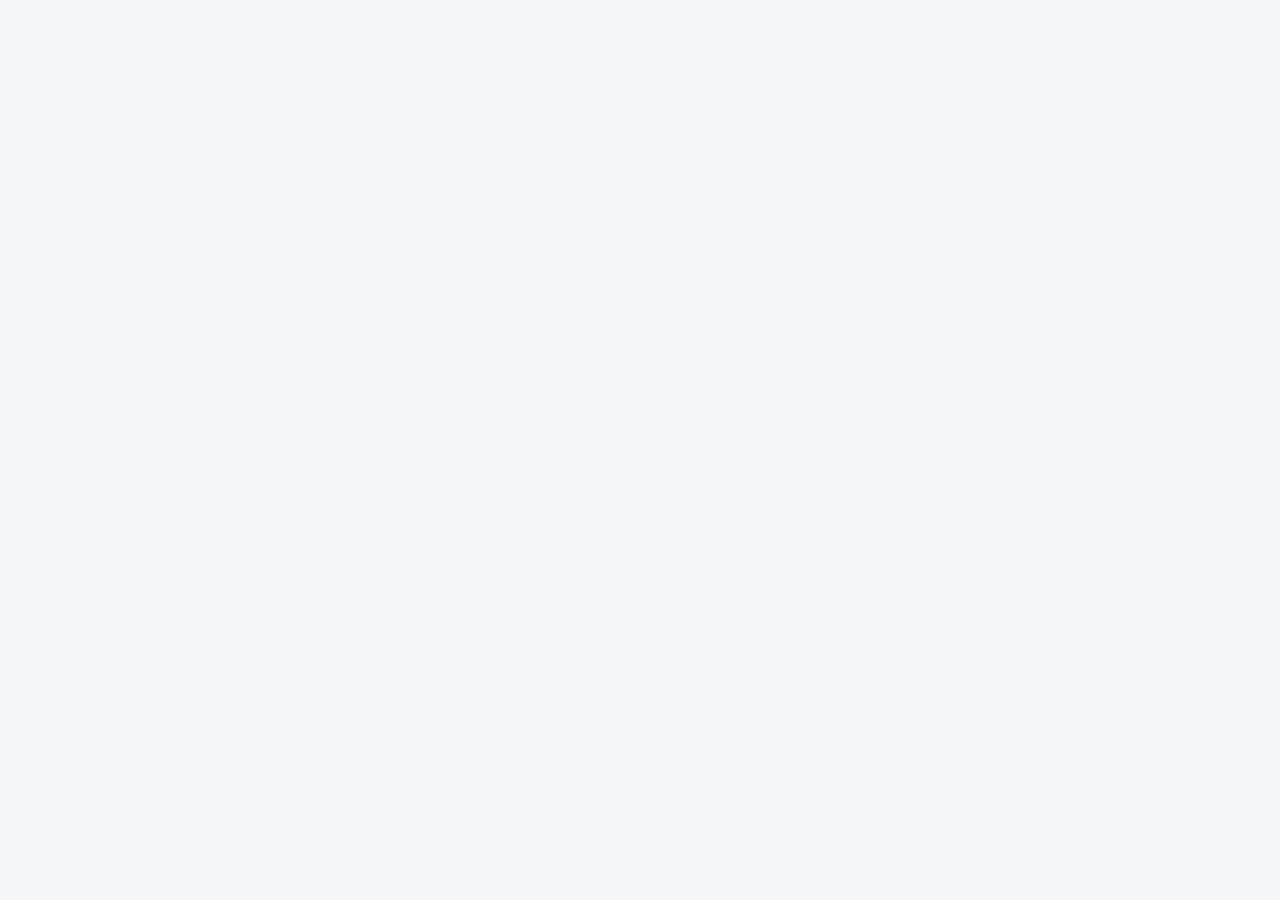
==== commit 13a6e3a3: "feat: multilingual capabilities" ====
--- a/examples/vocare/static/index.html
+++ b/examples/vocare/static/index.html
@@ -3,1540 +3,101 @@
 <head>
   <meta charset="UTF-8" />
   <meta name="viewport" content="width=device-width, initial-scale=1.0" />
-  <title>Vocare</title>
+  <title>Georges River Council — Call Command Centre</title>
+  <link rel="preconnect" href="https://fonts.googleapis.com" />
+  <link rel="preconnect" href="https://fonts.gstatic.com" crossorigin />
+  <link href="https://fonts.googleapis.com/css2?family=Manrope:wght@400;500;600;700;800;900&family=Inter:wght@400;500;600;700&display=swap" rel="stylesheet" />
+  <link href="https://fonts.googleapis.com/css2?family=Material+Symbols+Outlined:opsz,wght,FILL,GRAD@20..48,100..700,0..1,-50..200" rel="stylesheet" />
+  <script src="https://unpkg.com/react@18.3.1/umd/react.development.js" crossorigin="anonymous"></script>
+  <script src="https://unpkg.com/react-dom@18.3.1/umd/react-dom.development.js" crossorigin="anonymous"></script>
+  <script src="https://unpkg.com/@babel/standalone@7.29.0/babel.min.js" crossorigin="anonymous"></script>
   <style>
-    * { box-sizing: border-box; margin: 0; padding: 0; }
+    /* ── GRC Brand Tokens ── */
+    :root {
+      --grc-red:        #C8232C;
+      --grc-red-dark:   #9E1B22;
+      --grc-red-light:  #F9E6E7;
+      --grc-teal:       #00A9A5;
+      --grc-teal-dark:  #007A77;
+      --grc-teal-light: #D0F2F1;
+      --grc-slate:      #767676;
+      --grc-slate-light:#E8E8E8;
+
+      --color-primary:              var(--grc-red);
+      --color-primary-container:    var(--grc-red-dark);
+      --color-on-primary:           #ffffff;
+      --color-secondary:            var(--grc-teal);
+      --color-secondary-container:  var(--grc-teal-light);
+      --color-on-secondary:         #ffffff;
+      --color-on-secondary-container: var(--grc-teal-dark);
+      --color-tertiary-fixed:       var(--grc-teal-light);
+      --color-tertiary-fixed-dim:   var(--grc-teal);
+      --color-on-tertiary-container:var(--grc-teal-dark);
+      --color-error:                #C0392B;
+
+      --bg-main:       #F4F5F6;
+      --bg-card:       #FFFFFF;
+      --bg-sidebar:    #FFFFFF;
+      --text-primary:  #1A1A1A;
+      --text-secondary:#5A5F6B;
+      --border-light:  #E8E9EB;
+      --shadow-card:   0 2px 12px rgba(0,0,0,0.06);
+    }
+
+    *, *::before, *::after { box-sizing: border-box; margin: 0; padding: 0; }
 
     body {
-      font-family: -apple-system, BlinkMacSystemFont, 'Segoe UI', Roboto, sans-serif;
-      background: #0a0a0a;
-      color: #e0e0e0;
-      height: 100vh;
-      overflow: hidden;
+      font-family: 'Inter', sans-serif;
+      background: var(--bg-main);
+      color: var(--text-primary);
+      -webkit-font-smoothing: antialiased;
+      min-height: 100vh;
     }
 
-    .app {
-      display: grid;
-      grid-template-columns: 380px 1fr;
-      height: 100vh;
+    #root { min-height: 100vh; }
+
+    .font-headline { font-family: 'Manrope', sans-serif; }
+
+    /* Material Symbols fill variant */
+    .ms-fill { font-variation-settings: 'FILL' 1; }
+
+    /* Animations */
+    @keyframes pulse-ring {
+      0%   { box-shadow: 0 0 0 0 rgba(0,169,165,0.4); }
+      70%  { box-shadow: 0 0 0 10px rgba(0,169,165,0); }
+      100% { box-shadow: 0 0 0 0 rgba(0,169,165,0); }
     }
+    @keyframes fadeInUp {
+      from { opacity: 0; transform: translateY(12px); }
+      to   { opacity: 1; transform: translateY(0); }
+    }
+    .animate-in { animation: fadeInUp 0.35s ease-out both; }
+    .delay-1 { animation-delay: 0.05s; }
+    .delay-2 { animation-delay: 0.10s; }
+    .delay-3 { animation-delay: 0.15s; }
+    .delay-4 { animation-delay: 0.20s; }
 
-    /* Left panel — controls */
-    .panel-left {
-      padding: 2rem;
-      border-right: 1px solid #1a1a1a;
-      overflow-y: auto;
-      display: flex;
-      flex-direction: column;
-    }
+    @keyframes blink { 0%,100%{opacity:1} 50%{opacity:0.4} }
+    .live-blink { animation: blink 2s infinite; }
 
-    h1 {
-      font-size: 1.5rem;
-      font-weight: 600;
-      margin-bottom: 1.5rem;
-      text-align: center;
-      color: #fff;
-    }
+    /* Scrollbar */
+    ::-webkit-scrollbar { width: 4px; height: 4px; }
+    ::-webkit-scrollbar-track { background: transparent; }
+    ::-webkit-scrollbar-thumb { background: #ddd; border-radius: 4px; }
 
-    .config-group { margin-bottom: 1rem; }
-
-    label {
-      display: block;
-      font-size: 0.75rem;
-      font-weight: 500;
-      text-transform: uppercase;
-      letter-spacing: 0.05em;
-      color: #888;
-      margin-bottom: 0.35rem;
-    }
-
-    select, input[type="text"] {
-      width: 100%;
-      padding: 0.6rem 0.75rem;
-      background: #1a1a1a;
-      color: #e0e0e0;
-      border: 1px solid #333;
-      border-radius: 6px;
-      font-size: 0.9rem;
-    }
-
-    select { appearance: none; cursor: pointer; }
-    input[type="text"] { cursor: text; }
-
-    select:focus, input[type="text"]:focus {
-      outline: none;
-      border-color: #555;
-    }
-
-    .toggle-group {
-      display: flex;
-      align-items: center;
-      justify-content: space-between;
-      margin-bottom: 1rem;
-    }
-
-    .toggle-group label { margin-bottom: 0; }
-
-    .toggle {
-      position: relative;
-      width: 44px;
-      height: 24px;
-      flex-shrink: 0;
-    }
-
-    .toggle input { opacity: 0; width: 0; height: 0; }
-
-    .toggle-slider {
-      position: absolute;
-      inset: 0;
-      background: #333;
-      border-radius: 12px;
-      cursor: pointer;
-      transition: background 0.2s;
-    }
-
-    .toggle-slider::before {
-      content: '';
-      position: absolute;
-      width: 18px;
-      height: 18px;
-      left: 3px;
-      bottom: 3px;
-      background: #888;
-      border-radius: 50%;
-      transition: transform 0.2s, background 0.2s;
-    }
-
-    .toggle input:checked + .toggle-slider { background: #1d4ed8; }
-    .toggle input:checked + .toggle-slider::before {
-      transform: translateX(20px);
-      background: #fff;
-    }
-
-    .btn {
-      width: 100%;
-      padding: 0.75rem;
-      border: none;
-      border-radius: 8px;
-      font-size: 1rem;
-      font-weight: 600;
-      cursor: pointer;
-      margin-top: 1.5rem;
-      transition: background 0.15s;
-    }
-
-    #connectBtn { background: #2563eb; color: #fff; }
-    #connectBtn:hover { background: #1d4ed8; }
-    #connectBtn:disabled { background: #333; color: #666; cursor: not-allowed; }
-
-    #disconnectBtn { background: #dc2626; color: #fff; display: none; }
-    #disconnectBtn:hover { background: #b91c1c; }
-
-    #status {
-      text-align: center;
-      margin-top: 1rem;
-      font-size: 0.85rem;
-      color: #888;
-      min-height: 1.2em;
-    }
-
-    .status-connected { color: #22c55e !important; }
-    .status-error { color: #ef4444 !important; }
-
-    .mode-selector {
-      display: flex;
-      margin-bottom: 1.5rem;
-      border: 1px solid #333;
-      border-radius: 8px;
-      overflow: hidden;
-    }
-
-    .mode-btn {
-      flex: 1;
-      padding: 0.5rem;
-      background: #1a1a1a;
-      color: #888;
-      border: none;
-      font-size: 0.8rem;
-      font-weight: 600;
-      letter-spacing: 0.08em;
-      cursor: pointer;
-      transition: background 0.15s, color 0.15s;
-    }
-
-    .mode-btn.active {
-      background: #2563eb;
-      color: #fff;
-    }
-
-    .mode-btn:not(.active):hover {
-      background: #222;
-      color: #ccc;
-    }
-
-    .viewer-banner {
-      text-align: center;
-      padding: 1rem;
-      color: #888;
-      font-size: 0.85rem;
-    }
-
-    .viewer-banner.active { color: #22c55e; }
-
-    .audio-indicator {
-      display: none;
-      justify-content: center;
-      align-items: center;
-      gap: 4px;
-      margin-top: 1rem;
-      height: 32px;
-    }
-
-    .audio-indicator.active { display: flex; }
-
-    .audio-bar {
-      width: 4px;
-      height: 8px;
-      background: #2563eb;
-      border-radius: 2px;
-      animation: pulse 0.8s ease-in-out infinite;
-    }
-    .audio-bar:nth-child(2) { animation-delay: 0.15s; }
-    .audio-bar:nth-child(3) { animation-delay: 0.3s; }
-    .audio-bar:nth-child(4) { animation-delay: 0.45s; }
-
-    @keyframes pulse {
-      0%, 100% { height: 8px; }
-      50% { height: 24px; }
-    }
-
-    /* Right panel — graph */
-    .panel-right {
-      position: relative;
-      background: #050508;
-      overflow: hidden;
-    }
-
-    .graph-header {
-      position: absolute;
-      top: 1rem;
-      left: 1.5rem;
-      z-index: 10;
-      pointer-events: none;
-    }
-
-    .graph-header h2 {
-      font-size: 0.85rem;
-      font-weight: 500;
-      color: #555;
-      text-transform: uppercase;
-      letter-spacing: 0.08em;
-    }
-
-    .graph-status {
-      font-size: 0.75rem;
-      color: #444;
-      margin-top: 0.25rem;
-    }
-
-    .graph-legend {
-      position: absolute;
-      bottom: 1rem;
-      left: 1.5rem;
-      display: flex;
-      gap: 1rem;
-      z-index: 10;
-      pointer-events: none;
-    }
-
-    .legend-item {
-      display: flex;
-      align-items: center;
-      gap: 6px;
-      font-size: 0.7rem;
-      color: #555;
-    }
-
-    .legend-dot {
-      width: 8px;
-      height: 8px;
-      border-radius: 50%;
-    }
-
-    .graph-placeholder {
-      position: absolute;
-      inset: 0;
-      display: flex;
-      align-items: center;
-      justify-content: center;
-      color: #333;
-      font-size: 0.9rem;
-      z-index: 5;
-    }
-
-    /* 3D Graph Scene */
-    .graph-scene {
-      position: absolute;
-      inset: 0;
-      perspective: 1200px;
-      overflow: hidden;
-    }
-
-    #edgeCanvas {
-      position: absolute;
-      inset: 0;
-      z-index: 1;
-      pointer-events: none;
-    }
-
-    .graph-world {
-      position: absolute;
-      inset: 0;
-      transform-style: preserve-3d;
-      z-index: 2;
-      transition: transform 0.1s ease-out;
-    }
-
-    /* Node styling */
-    .graph-node {
-      position: absolute;
-      border-radius: 50%;
-      display: flex;
-      flex-direction: column;
-      align-items: center;
-      justify-content: center;
-      background: rgba(10, 10, 15, 0.85);
-      border: 2px solid var(--node-color);
-      box-shadow: 0 0 12px var(--node-color-alpha);
-      transform: translate3d(var(--x), var(--y), var(--z)) translate(-50%, -50%);
-      transition: transform 0.6s cubic-bezier(0.22, 1, 0.36, 1),
-                  opacity 0.5s ease,
-                  box-shadow 0.3s ease,
-                  border-color 0.3s ease;
-      pointer-events: none;
-      will-change: transform;
-    }
-
-    .graph-node .node-icon {
-      font-size: 14px;
-      line-height: 1;
-      opacity: 0.4;
-    }
-
-    .graph-node.size-lg { width: 80px; height: 80px; }
-    .graph-node.size-lg .node-icon { font-size: 20px; }
-
-    .graph-node.size-md { width: 68px; height: 68px; }
-    .graph-node.size-md .node-icon { font-size: 17px; }
-
-    .graph-node.size-sm { width: 60px; height: 60px; }
-
-    .graph-node .node-label {
-      position: absolute;
-      bottom: -22px;
-      left: 50%;
-      transform: translateX(-50%);
-      white-space: nowrap;
-      font-size: 12px;
-      font-weight: 500;
-      color: #555;
-      text-align: center;
-    }
-
-    .graph-node .node-sublabel {
-      position: absolute;
-      bottom: -36px;
-      left: 50%;
-      transform: translateX(-50%);
-      white-space: nowrap;
-      font-size: 10px;
-      color: #3a3a3a;
-      text-align: center;
-    }
-
-    .graph-node .node-alert {
-      position: absolute;
-      top: -18px;
-      left: 50%;
-      transform: translateX(-50%);
-      font-size: 10px;
-      font-weight: 600;
-      color: #ef4444;
-      white-space: nowrap;
-      opacity: 0;
-      pointer-events: none;
-    }
-
-    /* State: inactive (default) */
-    .graph-node.inactive {
-      opacity: 0.35;
-      border-color: var(--node-color);
-      box-shadow: none;
-    }
-    .graph-node.inactive .node-icon { opacity: 0.3; }
-
-    /* State: active */
-    .graph-node.active {
-      opacity: 1;
-      border-color: var(--node-color);
-      box-shadow: 0 0 20px var(--node-color-alpha), 0 0 40px var(--node-color-alpha-dim);
-    }
-    .graph-node.active .node-icon { opacity: 0.9; color: #fff; }
-    .graph-node.active .node-label { color: #fff; opacity: 0.95; }
-    .graph-node.active .node-sublabel { color: #aaa; opacity: 0.85; }
-
-    /* State: highlighted (cyan pulse) */
-    .graph-node.highlighted {
-      opacity: 1;
-      border-color: #00e5ff;
-      box-shadow: 0 0 30px rgba(0, 229, 255, 0.6), 0 0 60px rgba(0, 229, 255, 0.3);
-      animation: highlightPulse 1.5s ease-in-out 1;
-    }
-    .graph-node.highlighted .node-icon { opacity: 1; color: #fff; }
-    .graph-node.highlighted .node-label { color: #00e5ff; opacity: 1; }
-    .graph-node.highlighted .node-sublabel { color: #88e5f5; opacity: 0.9; }
-
-    @keyframes highlightPulse {
-      0% { box-shadow: 0 0 30px rgba(0, 229, 255, 0.6), 0 0 60px rgba(0, 229, 255, 0.3); }
-      50% { box-shadow: 0 0 50px rgba(0, 229, 255, 0.8), 0 0 80px rgba(0, 229, 255, 0.4); }
-      100% { box-shadow: 0 0 30px rgba(0, 229, 255, 0.6), 0 0 60px rgba(0, 229, 255, 0.3); }
-    }
-
-    /* State: dimmed (when another node is highlighted) */
-    .graph-node.dimmed {
-      opacity: 0.15;
-    }
-    .graph-node.dimmed .node-label { opacity: 0.3; }
-    .graph-node.dimmed .node-sublabel { opacity: 0.2; }
-
-    /* Alert badge pulse */
-    .graph-node.active .node-alert,
-    .graph-node.highlighted .node-alert {
-      opacity: 1;
-      animation: alertPulse 1.5s ease-in-out infinite;
-    }
-
-    @keyframes alertPulse {
-      0%, 100% { opacity: 0.5; }
-      50% { opacity: 1; }
-    }
-
-    /* Responsive */
-    @media (max-width: 800px) {
-      .app {
-        grid-template-columns: 1fr;
-        grid-template-rows: auto 1fr;
-      }
-      .panel-left { border-right: none; border-bottom: 1px solid #1a1a1a; }
-      .panel-right { min-height: 400px; }
-    }
-
-    /* Transcript panel */
-    #transcript {
-      display: none;
-      margin-top: 1rem;
-      flex-shrink: 0;
-    }
-
-    .transcript-label {
-      font-size: 0.7rem;
-      font-weight: 500;
-      text-transform: uppercase;
-      letter-spacing: 0.08em;
-      color: #555;
-      margin-bottom: 0.5rem;
-    }
-
-    .transcript-messages {
-      max-height: 280px;
-      overflow-y: auto;
-      display: flex;
-      flex-direction: column;
-      gap: 6px;
-    }
-
-    /* Hide scrollbar but keep scrollability */
-    .transcript-messages::-webkit-scrollbar { width: 4px; }
-    .transcript-messages::-webkit-scrollbar-track { background: transparent; }
-    .transcript-messages::-webkit-scrollbar-thumb { background: #2a2a2a; border-radius: 2px; }
-
-    .transcript-user,
-    .transcript-bot {
-      display: flex;
-    }
-
-    .transcript-user { justify-content: flex-end; }
-    .transcript-bot  { justify-content: flex-start; }
-
-    .transcript-user .transcript-bub {
-      background: #1d4ed8;
-      color: #fff;
-      border-radius: 12px 12px 2px 12px;
-    }
-
-    .transcript-bot .transcript-bub {
-      background: #1e293b;
-      color: #e2e8f0;
-      border-radius: 12px 12px 12px 2px;
-    }
-
-    .transcript-bub {
-      padding: 6px 10px;
-      max-width: 80%;
-      font-size: 0.82rem;
-      line-height: 1.5;
-      word-break: break-word;
-    }
+    button { font-family: 'Inter', sans-serif; cursor: pointer; border: none; background: none; }
+    input, select { font-family: 'Inter', sans-serif; }
   </style>
 </head>
 <body>
-  <div class="app">
-    <!-- Left panel: controls -->
-    <div class="panel-left">
-      <h1>Vocare</h1>
+<div id="root"></div>
 
-      <div class="mode-selector">
-        <button class="mode-btn active" data-mode="demo" id="modeDemoBtn">DEMO</button>
-        <button class="mode-btn" data-mode="indiv" id="modeIndivBtn">INDIV</button>
-      </div>
-
-      <div class="viewer-banner" id="viewerBanner" style="display:none;"></div>
-
-      <div id="controlsSection">
-      <div class="config-group">
-        <label for="stt">Speech-to-Text</label>
-        <select id="stt">
-          <option value="deepgram">Deepgram</option>
-          <option value="elevenlabs">ElevenLabs</option>
-        </select>
-      </div>
-
-      <div class="config-group">
-        <label for="llm">LLM</label>
-        <select id="llm">
-          <option value="groq">Groq</option>
-          <option value="mistral">Mistral</option>
-        </select>
-      </div>
-
-      <div class="config-group">
-        <label for="tts">Text-to-Speech</label>
-        <select id="tts">
-          <option value="elevenlabs">ElevenLabs</option>
-        </select>
-      </div>
-
-      <div class="toggle-group">
-        <label for="useKg">Knowledge Graph</label>
-        <label class="toggle">
-          <input type="checkbox" id="useKg" checked />
-          <span class="toggle-slider"></span>
-        </label>
-      </div>
-
-      <button class="btn" id="connectBtn">Connect</button>
-      <button class="btn" id="disconnectBtn">Disconnect</button>
-      </div><!-- /controlsSection -->
-
-      <div class="audio-indicator" id="audioIndicator">
-        <div class="audio-bar"></div>
-        <div class="audio-bar"></div>
-        <div class="audio-bar"></div>
-        <div class="audio-bar"></div>
-      </div>
-
-      <div id="status"></div>
-
-      <div id="transcript">
-        <div class="transcript-label">Transcript</div>
-        <div id="transcriptMessages" class="transcript-messages"></div>
-      </div>
-    </div>
-
-    <!-- Right panel: graph visualization -->
-    <div class="panel-right">
-      <div class="graph-header">
-        <h2>Knowledge Graph</h2>
-        <div class="graph-status" id="graphStatus">Waiting for connection...</div>
-      </div>
-
-      <div class="graph-scene">
-        <canvas id="edgeCanvas"></canvas>
-        <div class="graph-world" id="graphWorld"></div>
-      </div>
-
-      <div class="graph-placeholder" id="graphPlaceholder">
-        Enable Knowledge Graph and connect to visualize
-      </div>
-
-      <div class="graph-legend" id="graphLegend" style="display:none;">
-        <div class="legend-item"><div class="legend-dot" style="background:#f59e0b;"></div>Customer</div>
-        <div class="legend-item"><div class="legend-dot" style="background:#64748b;"></div>Channel</div>
-        <div class="legend-item"><div class="legend-dot" style="background:#3b82f6;"></div>Flight</div>
-        <div class="legend-item"><div class="legend-dot" style="background:#fbbf24;"></div>CRM</div>
-        <div class="legend-item"><div class="legend-dot" style="background:#10b981;"></div>Baggage</div>
-        <div class="legend-item"><div class="legend-dot" style="background:#8b5cf6;"></div>Rebooking</div>
-        <div class="legend-item"><div class="legend-dot" style="background:#f97316;"></div>Comms</div>
-        <div class="legend-item"><div class="legend-dot" style="background:#6366f1;"></div>Event</div>
-      </div>
-    </div>
-  </div>
-
-  <script>
-    // -----------------------------------------------------------------------
-    // WebRTC connection
-    // -----------------------------------------------------------------------
-    const connectBtn = document.getElementById('connectBtn');
-    const disconnectBtn = document.getElementById('disconnectBtn');
-    const statusEl = document.getElementById('status');
-    const audioIndicator = document.getElementById('audioIndicator');
-    const controlsSection = document.getElementById('controlsSection');
-    const viewerBanner = document.getElementById('viewerBanner');
-    const modeDemoBtn = document.getElementById('modeDemoBtn');
-    const modeIndivBtn = document.getElementById('modeIndivBtn');
-
-    let pc = null;
-    let pcId = null;
-    let dataChannel = null;
-    let pingInterval = null;
-    let disconnectTimer = null;
-    let eventSource = null;
-
-    // Mode state
-    let currentMode = 'demo';
-    let isViewer = false;
-    let viewerPollInterval = null;
-    let viewerCursor = 0;
-    let demoCheckInterval = null;
-
-    function setStatus(msg, cls) {
-      statusEl.textContent = msg;
-      statusEl.className = cls ? `status-${cls}` : '';
-    }
-
-    async function connect() {
-      connectBtn.disabled = true;
-      setStatus('Connecting...');
-      stopViewer();
-      stopDemoCheck();
-      viewerBanner.style.display = 'none';
-      graphRenderer.reset();
-
-      try {
-        const stream = await navigator.mediaDevices.getUserMedia({
-          audio: {
-            echoCancellation: true,
-            noiseSuppression: true,
-            autoGainControl: true,
-          },
-        });
-
-        // Fetch fresh TURN credentials from the backend (Twilio NTS)
-        let iceServers = [{ urls: 'stun:stun.l.google.com:19302' }];
-        try {
-          const iceRes = await fetch('/api/ice');
-          if (iceRes.ok) {
-            const body = await iceRes.json();
-            if (body.iceServers && body.iceServers.length) {
-              iceServers = body.iceServers;
-              console.log('[ICE] Using', iceServers.length, 'servers from backend');
-            }
-          }
-        } catch (e) {
-          console.warn('[ICE] Failed to fetch, using STUN only', e);
-        }
-
-        pc = new RTCPeerConnection({
-          iceServers,
-          iceTransportPolicy: 'relay',  // force TURN-only to avoid private-IP issues
-        });
-
-        stream.getTracks().forEach(track => pc.addTrack(track, stream));
-        pc.addTransceiver('audio', { direction: 'recvonly' });
-
-        dataChannel = pc.createDataChannel('data', { ordered: true });
-
-        dataChannel.onopen = () => {
-          pingInterval = setInterval(() => {
-            if (dataChannel.readyState === 'open') dataChannel.send('ping');
-          }, 2000);
-        };
-
-        pc.ontrack = (event) => {
-          const audio = new Audio();
-          audio.srcObject = event.streams[0];
-          audio.autoplay = true;
-        };
-
-        pc.onconnectionstatechange = () => {
-          const state = pc.connectionState;
-          if (state === 'connected') {
-            // Clear any pending disconnect timer — connection recovered
-            if (disconnectTimer) { clearTimeout(disconnectTimer); disconnectTimer = null; }
-            setStatus('Connected', 'connected');
-            audioIndicator.classList.add('active');
-            disconnectBtn.style.display = 'block';
-            document.getElementById('transcript').style.display = 'block';
-          } else if (state === 'failed') {
-            // 'failed' is permanent — clean up immediately
-            cleanup();
-            setStatus('Disconnected', 'error');
-          } else if (state === 'disconnected') {
-            // 'disconnected' is transient — ICE is retrying. Give it 5s to recover
-            // before treating it as a real disconnect. Calling cleanup() immediately
-            // here is what caused the AbortChunk teardown mid-TTS.
-            if (!disconnectTimer) {
-              disconnectTimer = setTimeout(() => {
-                disconnectTimer = null;
-                if (pc && pc.connectionState === 'disconnected') {
-                  cleanup();
-                  setStatus('Disconnected', 'error');
-                }
-              }, 5000);
-            }
-          }
-        };
-
-        const offer = await pc.createOffer();
-        await pc.setLocalDescription(offer);
-
-        await new Promise((resolve) => {
-          if (pc.iceGatheringState === 'complete') return resolve();
-          const check = () => {
-            if (pc.iceGatheringState === 'complete') {
-              pc.removeEventListener('icegatheringstatechange', check);
-              resolve();
-            }
-          };
-          pc.addEventListener('icegatheringstatechange', check);
-          setTimeout(resolve, 1000);
-        });
-
-        const useKg = document.getElementById('useKg').checked;
-
-        const response = await fetch('/api/offer', {
-          method: 'POST',
-          headers: { 'Content-Type': 'application/json' },
-          body: JSON.stringify({
-            sdp: pc.localDescription.sdp,
-            type: pc.localDescription.type,
-            pc_id: pcId,
-            stt: document.getElementById('stt').value,
-            llm: document.getElementById('llm').value,
-            tts: document.getElementById('tts').value,
-            use_kg: useKg,
-            mode: currentMode,
-          }),
-        });
-
-        const answer = await response.json();
-        pcId = answer.pc_id;
-        await pc.setRemoteDescription(answer);
-
-        // Start polling for graph and transcript events
-        connectGraphSSE(pcId, useKg);
-
-      } catch (err) {
-        console.error(err);
-        setStatus(`Error: ${err.message}`, 'error');
-        cleanup();
-      }
-    }
-
-    function appendTranscriptBubble(speaker, text) {
-      const messages = document.getElementById('transcriptMessages');
-      const row = document.createElement('div');
-      row.className = speaker === 'user' ? 'transcript-user' : 'transcript-bot';
-      const bub = document.createElement('div');
-      bub.className = 'transcript-bub';
-      bub.textContent = text;
-      row.appendChild(bub);
-      messages.appendChild(row);
-      messages.scrollTop = messages.scrollHeight;
-    }
-
-    // Shared graph event handler — used by both presenter poll and viewer poll
-    function handleGraphEvent(event) {
-      const graphStatusEl = document.getElementById('graphStatus');
-      const placeholder = document.getElementById('graphPlaceholder');
-      const legend = document.getElementById('graphLegend');
-
-      if (event.type === 'graph') {
-        placeholder.style.display = 'none';
-        legend.style.display = 'flex';
-        graphStatusEl.textContent = 'Traversing graph...';
-        graphRenderer.loadGraph(event.data);
-      } else if (event.type === 'traverse') {
-        graphRenderer.animateTraversal(event.fromId, event.toId, event.label);
-      } else if (event.type === 'activate') {
-        graphRenderer.activateNode(event.nodeId);
-      } else if (event.type === 'context_loaded') {
-        graphStatusEl.textContent = 'Context loaded \u2014 agent has full awareness';
-      } else if (event.type === 'highlight') {
-        graphRenderer.highlightNode(event.nodeId);
-      } else if (event.type === 'path') {
-        graphRenderer.highlightPath(event.steps, event.color);
-      } else if (event.type === 'clear_path') {
-        graphRenderer.clearPath();
-      } else if (event.type === 'user_transcription') {
-        appendTranscriptBubble('user', event.text);
-      } else if (event.type === 'bot_transcription') {
-        appendTranscriptBubble('bot', event.text);
-      }
-    }
-
-    function connectGraphSSE(sessionPcId, useKg) {
-      const graphStatusEl = document.getElementById('graphStatus');
-      if (useKg) {
-        graphStatusEl.textContent = 'Connecting to graph...';
-      }
-
-      const poll = async () => {
-        try {
-          const res = await fetch(`/api/graph/poll?pc_id=${encodeURIComponent(sessionPcId)}`);
-          if (!res.ok) return;
-          const body = await res.json();
-          if (body.events && body.events.length > 0) {
-            console.log('[POLL]', body.events.length, 'events');
-            for (const ev of body.events) handleGraphEvent(ev);
-          }
-          if (body.closed) {
-            clearInterval(eventSource);
-            eventSource = null;
-          }
-        } catch (err) {
-          console.warn('[POLL] error', err);
-        }
-      };
-
-      // Reuse eventSource variable to hold interval id for cleanup parity
-      eventSource = setInterval(poll, 250);
-      poll();  // immediate first poll
-    }
-
-    // -----------------------------------------------------------------------
-    // Mode switching
-    // -----------------------------------------------------------------------
-    function setMode(mode) {
-      currentMode = mode;
-      modeDemoBtn.classList.toggle('active', mode === 'demo');
-      modeIndivBtn.classList.toggle('active', mode === 'indiv');
-
-      // Clean up any active viewer state
-      stopViewer();
-
-      if (mode === 'demo' && !pc) {
-        // Not connected — check if a demo is active to become a viewer
-        startDemoCheck();
-      } else {
-        stopDemoCheck();
-      }
-
-      if (mode === 'indiv') {
-        stopDemoCheck();
-        controlsSection.style.display = '';
-        viewerBanner.style.display = 'none';
-      }
-    }
-
-    modeDemoBtn.addEventListener('click', () => setMode('demo'));
-    modeIndivBtn.addEventListener('click', () => setMode('indiv'));
-
-    // -----------------------------------------------------------------------
-    // Demo viewer logic
-    // -----------------------------------------------------------------------
-    function startDemoCheck() {
-      stopDemoCheck();
-      const check = async () => {
-        if (currentMode !== 'demo' || pc) return; // already connected as presenter
-        try {
-          const res = await fetch('/api/demo/status');
-          if (!res.ok) return;
-          const body = await res.json();
-          if (body.active) {
-            enterViewerMode();
-          }
-        } catch (e) {
-          console.warn('[DEMO CHECK]', e);
-        }
-      };
-      demoCheckInterval = setInterval(check, 1500);
-      check(); // immediate
-    }
-
-    function stopDemoCheck() {
-      if (demoCheckInterval) {
-        clearInterval(demoCheckInterval);
-        demoCheckInterval = null;
-      }
-    }
-
-    function enterViewerMode() {
-      stopDemoCheck();
-      isViewer = true;
-      viewerCursor = 0;
-
-      // Hide call controls, show viewer banner
-      controlsSection.style.display = 'none';
-      viewerBanner.style.display = 'block';
-      viewerBanner.textContent = 'Watching demo...';
-      viewerBanner.className = 'viewer-banner active';
-
-      graphRenderer.reset();
-      document.getElementById('graphPlaceholder').style.display = 'none';
-      document.getElementById('graphStatus').textContent = 'Watching demo...';
-      document.getElementById('transcriptMessages').innerHTML = '';
-      document.getElementById('transcript').style.display = 'block';
-
-      // Start polling demo events
-      // Guard prevents two in-flight requests from sharing the same cursor value
-      // and processing the same events twice (most visible on large bot transcriptions).
-      let pollInFlight = false;
-      const poll = async () => {
-        if (pollInFlight) return;
-        pollInFlight = true;
-        try {
-          const res = await fetch(`/api/demo/poll?cursor=${viewerCursor}`);
-          if (!res.ok) return;
-          const body = await res.json();
-          if (body.events && body.events.length > 0) {
-            console.log('[DEMO POLL]', body.events.length, 'events');
-            for (const ev of body.events) handleGraphEvent(ev);
-          }
-          viewerCursor = body.cursor;
-          if (!body.active) {
-            viewerBanner.textContent = 'Demo ended';
-            viewerBanner.className = 'viewer-banner';
-            document.getElementById('graphStatus').textContent = 'Demo ended';
-            stopViewer();
-            // Show controls again so user can become presenter
-            controlsSection.style.display = '';
-          }
-        } catch (e) {
-          console.warn('[DEMO POLL] error', e);
-        } finally {
-          pollInFlight = false;
-        }
-      };
-
-      viewerPollInterval = setInterval(poll, 250);
-      poll(); // immediate
-    }
-
-    function stopViewer() {
-      if (viewerPollInterval) {
-        clearInterval(viewerPollInterval);
-        viewerPollInterval = null;
-      }
-      isViewer = false;
-      document.getElementById('transcript').style.display = 'none';
-      document.getElementById('transcriptMessages').innerHTML = '';
-    }
-
-    // startDemoCheck() is called after graphRenderer is initialized (below)
-
-    function cleanup() {
-      if (disconnectTimer) { clearTimeout(disconnectTimer); disconnectTimer = null; }
-      if (eventSource) { clearInterval(eventSource); eventSource = null; }
-      if (pingInterval) clearInterval(pingInterval);
-      pingInterval = null;
-      if (dataChannel) dataChannel.close();
-      dataChannel = null;
-      if (pc) {
-        pc.getSenders().forEach(s => { if (s.track) s.track.stop(); });
-        pc.close();
-      }
-      pc = null;
-      pcId = null;
-      audioIndicator.classList.remove('active');
-      connectBtn.disabled = false;
-      connectBtn.style.display = 'block';
-      disconnectBtn.style.display = 'none';
-      controlsSection.style.display = '';
-      document.getElementById('transcript').style.display = 'none';
-      document.getElementById('transcriptMessages').innerHTML = '';
-
-      // In demo mode, start checking for active demos again
-      if (currentMode === 'demo') {
-        startDemoCheck();
-      }
-    }
-
-    function disconnect() {
-      cleanup();
-      setStatus('Disconnected');
-    }
-
-    connectBtn.addEventListener('click', connect);
-    disconnectBtn.addEventListener('click', disconnect);
-
-    // -----------------------------------------------------------------------
-    // 3D Graph Renderer — CSS 3D nodes + Canvas edges
-    // -----------------------------------------------------------------------
-    const TYPE_COLORS = {
-      Customer:        { hex: '#f59e0b', rgb: '245,158,11' },
-      Channel:         { hex: '#64748b', rgb: '100,116,139' },
-      FlightOperation: { hex: '#3b82f6', rgb: '59,130,246' },
-      CRMRecord:       { hex: '#fbbf24', rgb: '251,191,36' },
-      Baggage:         { hex: '#10b981', rgb: '16,185,129' },
-      Rebooking:       { hex: '#8b5cf6', rgb: '139,92,246' },
-      Communication:   { hex: '#f97316', rgb: '249,115,22' },
-      Event:           { hex: '#6366f1', rgb: '99,102,241' },
-    };
-    const HIGHLIGHT_COLOR = '#00e5ff';
-    const HIGHLIGHT_RGB = '0,229,255';
-    const NODE_ICONS = {
-      Customer: '\u{1F464}',
-      Channel: '\u{1F3E2}',
-      FlightOperation: '\u2708\uFE0F',
-      CRMRecord: '\u{1F4CB}',
-      Baggage: '\u{1F9F3}',
-      Rebooking: '\u{1F504}',
-      Communication: '\u2709\uFE0F',
-      Event: '\u26A1',
-    };
-
-    // Radial layout — Customer at centre, 4 Channels surrounding it, sub-nodes radiating outward
-    // Each channel owns a diagonal quadrant; sub-nodes fan further in that direction.
-    // z-depth reinforces hierarchy: 0 (Customer) → -150 (Channels) → -300 (sub-nodes) → -450 (Events)
-    const LAYOUT_MAP = {
-      Customer:        [{ xPct: 49.8, yPct: 46.1, z: 0 }],
-      Channel: [
-        { xPct: 36.7, yPct: 32.7, z: -150 },
-        { xPct: 62.1, yPct: 32.8, z: -150 },
-        { xPct: 37.6, yPct: 58.6, z: -150 },
-        { xPct: 62.6, yPct: 58.6, z: -150 },
-      ],
-      FlightOperation: [
-        { xPct: 8.6,  yPct: 45.0, z: -300 },
-      ],
-      CRMRecord: [
-        { xPct: 9.3,  yPct: 24.9, z: -300 },
-        { xPct: 17.6, yPct: 16.0, z: -300 },
-        { xPct: 28.2, yPct: 10.7, z: -300 },
-      ],
-      Communication: [
-        { xPct: 71.1, yPct: 10.9, z: -300 },
-        { xPct: 81.9, yPct: 15.7, z: -300 },
-        { xPct: 90.5, yPct: 25.5, z: -300 },
-      ],
-      Baggage: [
-        { xPct: 6.7,  yPct: 73.8, z: -300 },
-        { xPct: 13.5, yPct: 82.8, z: -300 },
-      ],
-      Rebooking: [
-        { xPct: 93.8, yPct: 62.9, z: -300 },
-        { xPct: 90.3, yPct: 76.9, z: -300 },
-        { xPct: 81.8, yPct: 87.2, z: -300 },
-      ],
-      Event: [
-        { xPct: 44.3, yPct: 78.5, z: -450 },
-        { xPct: 37.7, yPct: 87.8, z: -450 },
-        { xPct: 60.1, yPct: 87.4, z: -450 },
-        { xPct: 52.7, yPct: 78.5, z: -450 },
-      ],
-    };
-
-    class GraphRenderer {
-      constructor(worldId, canvasId) {
-        this.world = document.getElementById(worldId);
-        this.canvas = document.getElementById(canvasId);
-        this.ctx = this.canvas.getContext('2d');
-        this.scene = this.canvas.parentElement;
-        this.nodes = [];       // { id, type, el, ... }
-        this.edges = [];       // { source, target, label, progress, active, ... }
-        this.nodeMap = {};
-        this.activeNodes = new Set();
-        this._highlightGen = 0;
-        this._animFrame = null;
-        this._edgeAnimations = []; // active edge animations
-
-        // Path traversal state
-        this._activePath = null;     // { steps, color, edgeKeys }
-        this._pathRevealedIds = null; // Set of node IDs revealed so far
-        this._pathTimers = [];        // setTimeout handles
-
-        // Parallax state
-        this._rotX = 0;
-        this._rotY = 0;
-        this._targetRotX = 0;
-        this._targetRotY = 0;
-        this._mouseInScene = false;
-        this._lastMouseMove = 0;
-        this._autoRotAngle = 0;
-
-        this.dpr = window.devicePixelRatio || 1;
-
-        this._resize();
-        window.addEventListener('resize', () => this._resize());
-
-        // Mouse parallax
-        this.scene.addEventListener('mousemove', (e) => {
-          const rect = this.scene.getBoundingClientRect();
-          const nx = (e.clientX - rect.left) / rect.width - 0.5;  // -0.5 to 0.5
-          const ny = (e.clientY - rect.top) / rect.height - 0.5;
-          this._targetRotY = nx * 12;  // +-6 degrees
-          this._targetRotX = -ny * 8;  // +-4 degrees
-          this._mouseInScene = true;
-          this._lastMouseMove = performance.now();
-        });
-
-        this.scene.addEventListener('mouseleave', () => {
-          this._mouseInScene = false;
-        });
-
-        this._renderLoop();
-      }
-
-      _resize() {
-        const rect = this.scene.getBoundingClientRect();
-        this.width = rect.width;
-        this.height = rect.height;
-        this.canvas.width = rect.width * this.dpr;
-        this.canvas.height = rect.height * this.dpr;
-        this.canvas.style.width = rect.width + 'px';
-        this.canvas.style.height = rect.height + 'px';
-        this.ctx.setTransform(this.dpr, 0, 0, this.dpr, 0, 0);
-
-        // Re-position nodes if loaded
-        this.nodes.forEach(n => this._positionNode(n));
-      }
-
-      reset() {
-        // Remove node divs
-        this.world.innerHTML = '';
-        this.nodes = [];
-        this.edges = [];
-        this.nodeMap = {};
-        this.activeNodes.clear();
-        this._edgeAnimations = [];
-        this._highlightGen = 0;
-        this._autoRotAngle = 0;
-        this.ctx.clearRect(0, 0, this.width, this.height);
-        document.getElementById('graphPlaceholder').style.display = 'flex';
-        document.getElementById('graphLegend').style.display = 'none';
-        document.getElementById('graphStatus').textContent = 'Waiting for connection...';
-      }
-
-      loadGraph(data) {
-        this.world.innerHTML = '';
-        this.nodes = [];
-        this.edges = [];
-        this.nodeMap = {};
-        this.activeNodes.clear();
-        this._edgeAnimations = [];
-
-        // Group incoming nodes by type
-        const groups = {};
-        data.nodes.forEach(n => {
-          if (!groups[n.type]) groups[n.type] = [];
-          groups[n.type].push(n);
-        });
-
-        // Create node divs with 3D positions
-        const typeOrder = ['Customer', 'Channel', 'FlightOperation', 'CRMRecord', 'Communication', 'Baggage', 'Rebooking', 'Event'];
-        typeOrder.forEach(type => {
-          const group = groups[type] || [];
-          const layouts = LAYOUT_MAP[type] || [];
-          group.forEach((n, i) => {
-            const layout = layouts[i] || layouts[0] || { xPct: 50, yPct: 50, z: 0 };
-            const color = TYPE_COLORS[n.type] || TYPE_COLORS.Customer;
-
-            const el = document.createElement('div');
-            el.className = `graph-node ${type === 'Customer' ? 'size-lg' : type === 'Channel' ? 'size-md' : 'size-sm'} inactive`;
-            el.style.setProperty('--node-color', color.hex);
-            el.style.setProperty('--node-color-alpha', `rgba(${color.rgb}, 0.4)`);
-            el.style.setProperty('--node-color-alpha-dim', `rgba(${color.rgb}, 0.15)`);
-
-            // Icon
-            const icon = document.createElement('span');
-            icon.className = 'node-icon';
-            icon.textContent = NODE_ICONS[type] || '?';
-            el.appendChild(icon);
-
-            // Label
-            const label = document.createElement('span');
-            label.className = 'node-label';
-            label.textContent = n.label;
-            el.appendChild(label);
-
-            // Sublabel
-            if (n.sublabel) {
-              const sub = document.createElement('span');
-              sub.className = 'node-sublabel';
-              sub.textContent = n.sublabel;
-              el.appendChild(sub);
-            }
-
-            // Alert badge
-            if (n.alert) {
-              const alert = document.createElement('span');
-              alert.className = 'node-alert';
-              alert.textContent = 'Cancelled';
-              el.appendChild(alert);
-            }
-
-            // Start slightly offset for entrance animation
-            const startZ = layout.z - 80;
-            el.style.setProperty('--x', `${layout.xPct / 100 * this.width}px`);
-            el.style.setProperty('--y', `${layout.yPct / 100 * this.height}px`);
-            el.style.setProperty('--z', `${startZ}px`);
-
-            this.world.appendChild(el);
-
-            const node = {
-              id: n.id,
-              type: n.type,
-              el: el,
-              xPct: layout.xPct,
-              yPct: layout.yPct,
-              z: layout.z,
-              alert: n.alert || false,
-            };
-            this.nodes.push(node);
-            this.nodeMap[n.id] = node;
-
-            // Spring entrance — ease to final z after a staggered delay
-            requestAnimationFrame(() => {
-              el.style.setProperty('--z', `${layout.z}px`);
-            });
-          });
-        });
-
-        // Build edges
-        data.edges.forEach(e => {
-          const src = this.nodeMap[e.source];
-          const tgt = this.nodeMap[e.target];
-          if (src && tgt) {
-            this.edges.push({
-              source: src,
-              target: tgt,
-              label: e.label,
-              progress: 0,
-              active: false,
-              highlighted: false,
-              activateTime: 0,
-            });
-          }
-        });
-      }
-
-      _positionNode(node) {
-        const x = node.xPct / 100 * this.width;
-        const y = node.yPct / 100 * this.height;
-        node.el.style.setProperty('--x', `${x}px`);
-        node.el.style.setProperty('--y', `${y}px`);
-        node.el.style.setProperty('--z', `${node.z}px`);
-      }
-
-      activateNode(nodeId) {
-        const node = this.nodeMap[nodeId];
-        if (!node) return;
-        this.activeNodes.add(nodeId);
-        node.el.classList.remove('inactive', 'dimmed');
-        node.el.classList.add('active');
-      }
-
-      animateTraversal(fromId, toId, label) {
-        this.activateNode(toId);
-
-        const edge = this.edges.find(
-          e => e.source === this.nodeMap[fromId] && e.target === this.nodeMap[toId]
-        );
-        if (edge) {
-          edge.active = true;
-          edge.activateTime = performance.now();
-          edge.progress = 0;
-        }
-      }
-
-      highlightNode(nodeId) {
-        const node = this.nodeMap[nodeId];
-        if (!node) return;
-
-        // Clear previous highlights
-        this.nodes.forEach(n => {
-          n.el.classList.remove('highlighted', 'dimmed');
-          // Restore to active or inactive
-          if (this.activeNodes.has(n.id)) {
-            n.el.classList.add('active');
-          }
-        });
-        this.edges.forEach(e => { e.highlighted = false; });
-
-        // Highlight target node
-        this.activeNodes.add(nodeId);
-        node.el.classList.remove('inactive', 'active');
-        node.el.classList.add('highlighted');
-
-        // Highlight connected edges and partner nodes; dim everything else
-        const connectedIds = new Set([nodeId]);
-        this.edges.forEach(edge => {
-          if (edge.target === node || edge.source === node) {
-            edge.highlighted = true;
-            const other = edge.target === node ? edge.source : edge.target;
-            connectedIds.add(other.id);
-            this.activeNodes.add(other.id);
-            other.el.classList.remove('inactive', 'dimmed');
-            other.el.classList.add('highlighted');
-          }
-        });
-
-        // Dim non-connected active nodes
-        this.nodes.forEach(n => {
-          if (!connectedIds.has(n.id)) {
-            n.el.classList.add('dimmed');
-          }
-        });
-
-        // Auto-clear after 3s
-        const gen = ++this._highlightGen;
-        setTimeout(() => {
-          if (this._highlightGen !== gen) return;
-          this.nodes.forEach(n => {
-            n.el.classList.remove('highlighted', 'dimmed');
-            if (this.activeNodes.has(n.id)) {
-              n.el.classList.add('active');
-            }
-          });
-          this.edges.forEach(e => { e.highlighted = false; });
-        }, 3000);
-      }
-
-      highlightPath(steps, color) {
-        // Cancel any in-progress animation or pending highlight auto-clear
-        this._pathTimers.forEach(clearTimeout);
-        this._pathTimers = [];
-        ++this._highlightGen;
-
-        // Build edge key set for fast lookup
-        const edgeKeys = new Set();
-        for (let i = 0; i < steps.length - 1; i++) {
-          edgeKeys.add(`${steps[i]}::${steps[i + 1]}`);
-        }
-        this._activePath = { steps, color, edgeKeys };
-        this._pathRevealedIds = new Set();
-        const pathSet = new Set(steps);
-
-        // Dim all nodes immediately
-        this.nodes.forEach(n => {
-          n.el.classList.remove('active', 'highlighted', 'dimmed');
-          n.el.classList.add('inactive');
-          n.el.style.opacity = pathSet.has(n.id) ? '0.2' : '0.07';
-          n.el.style.boxShadow = '';
-        });
-        this.edges.forEach(e => { e.highlighted = false; });
-
-        // Reveal each step sequentially at 320ms/step
-        steps.forEach((nodeId, i) => {
-          const t = setTimeout(() => {
-            const node = this.nodeMap[nodeId];
-            if (!node || !this._activePath) return;
-
-            this._pathRevealedIds.add(nodeId);
-            node.el.classList.remove('inactive');
-            node.el.classList.add('active');
-            node.el.style.opacity = '1';
-            node.el.style.boxShadow = `0 0 28px ${color}, 0 0 56px ${color}44`;
-            setTimeout(() => { node.el.style.boxShadow = ''; }, 600);
-          }, i * 320);
-          this._pathTimers.push(t);
-        });
-      }
-
-      clearPath() {
-        this._pathTimers.forEach(clearTimeout);
-        this._pathTimers = [];
-        this._activePath = null;
-        this._pathRevealedIds = null;
-
-        this.nodes.forEach(n => {
-          n.el.classList.remove('highlighted', 'dimmed');
-          n.el.style.opacity = '';
-          n.el.style.boxShadow = '';
-          if (this.activeNodes.has(n.id)) {
-            n.el.classList.remove('inactive');
-            n.el.classList.add('active');
-          } else {
-            n.el.classList.remove('active');
-            n.el.classList.add('inactive');
-          }
-        });
-      }
-
-      _renderLoop() {
-        this._updateRotation();
-        this._drawEdges();
-        requestAnimationFrame(() => this._renderLoop());
-      }
-
-      _updateRotation() {
-        const now = performance.now();
-        const idleThreshold = 2000; // ms
-
-        if (!this._mouseInScene && (now - this._lastMouseMove) > idleThreshold) {
-          // Auto-rotation when idle
-          this._autoRotAngle += 0.015; // ~1 deg/sec at 60fps (0.015 * 60 ≈ 0.9 deg)
-          this._targetRotY = Math.sin(this._autoRotAngle) * 4;
-          this._targetRotX = Math.sin(this._autoRotAngle * 0.7) * 2;
-        }
-
-        // Smooth interpolation
-        this._rotX += (this._targetRotX - this._rotX) * 0.08;
-        this._rotY += (this._targetRotY - this._rotY) * 0.08;
-
-        this.world.style.transform = `rotateX(${this._rotX}deg) rotateY(${this._rotY}deg)`;
-      }
-
-      _drawEdges() {
-        const ctx = this.ctx;
-        const now = performance.now();
-        ctx.clearRect(0, 0, this.width, this.height);
-
-        if (this.edges.length === 0) return;
-
-        const anyHighlighted = this.nodes.some(n => n.el.classList.contains('highlighted'));
-        const inPathMode = this._activePath !== null;
-
-        this.edges.forEach(edge => {
-          // Get projected screen positions from node divs
-          const srcRect = edge.source.el.getBoundingClientRect();
-          const tgtRect = edge.target.el.getBoundingClientRect();
-          const sceneRect = this.scene.getBoundingClientRect();
-
-          const sx = srcRect.left + srcRect.width / 2 - sceneRect.left;
-          const sy = srcRect.top + srcRect.height / 2 - sceneRect.top;
-          const tx = tgtRect.left + tgtRect.width / 2 - sceneRect.left;
-          const ty = tgtRect.top + tgtRect.height / 2 - sceneRect.top;
-
-          // Bezier control point — offset perpendicular to the line
-          const mx = (sx + tx) / 2;
-          const my = (sy + ty) / 2;
-          const dx = tx - sx;
-          const dy = ty - sy;
-          const len = Math.sqrt(dx * dx + dy * dy) || 1;
-          const perpX = -dy / len;
-          const perpY = dx / len;
-          const curveOffset = len * 0.15; // 15% of line length
-          const cpx = mx + perpX * curveOffset;
-          const cpy = my + perpY * curveOffset;
-
-          // Path mode overrides all normal edge rendering
-          if (inPathMode) {
-            const ek  = `${edge.source.id}::${edge.target.id}`;
-            const ekR = `${edge.target.id}::${edge.source.id}`;
-            const isPathEdge = this._activePath.edgeKeys.has(ek) || this._activePath.edgeKeys.has(ekR);
-            const bothRevealed = this._pathRevealedIds &&
-              this._pathRevealedIds.has(edge.source.id) && this._pathRevealedIds.has(edge.target.id);
-
-            ctx.save();
-            if (isPathEdge && bothRevealed) {
-              ctx.strokeStyle = this._activePath.color;
-              ctx.lineWidth   = 2.5;
-              ctx.shadowColor = this._activePath.color;
-              ctx.shadowBlur  = 14;
-              ctx.globalAlpha = 0.85;
-            } else {
-              ctx.strokeStyle = '#1a1a1a';
-              ctx.lineWidth   = 0.8;
-              ctx.globalAlpha = 0.04;
-            }
-            ctx.beginPath();
-            ctx.moveTo(sx, sy);
-            ctx.quadraticCurveTo(cpx, cpy, tx, ty);
-            ctx.stroke();
-            ctx.restore();
-            return; // skip normal edge rendering
-          }
-
-          // Depth-based line width and opacity
-          const srcZ = edge.source.z;
-          const tgtZ = edge.target.z;
-          const avgZ = (srcZ + tgtZ) / 2;
-          const depthFactor = 1 + avgZ / 1200; // z=0 → 1.0, z=-500 → 0.58
-          const baseWidth = 2.5 * depthFactor;
-          const baseOpacity = 0.3 + 0.5 * depthFactor;
-
-          const color = TYPE_COLORS[edge.target.type] || TYPE_COLORS.Customer;
-
-          if (edge.active) {
-            // Animate progress
-            const elapsed = now - edge.activateTime;
-            edge.progress = Math.min(1, elapsed / 500);
-
-            const isHL = edge.highlighted;
-            const dimmed = anyHighlighted && !isHL;
-
-            const edgeColor = isHL ? HIGHLIGHT_COLOR : color.hex;
-            const lineWidth = isHL ? baseWidth * 1.8 : baseWidth;
-            const alpha = dimmed ? 0.1 : (isHL ? 1.0 : baseOpacity);
-
-            ctx.save();
-            ctx.strokeStyle = edgeColor;
-            ctx.lineWidth = lineWidth;
-            ctx.shadowColor = edgeColor;
-            ctx.shadowBlur = isHL ? 20 : 8;
-            ctx.globalAlpha = alpha;
-
-            // Draw partial bezier for traversal animation
-            ctx.beginPath();
-            this._drawPartialQuadBezier(ctx, sx, sy, cpx, cpy, tx, ty, edge.progress);
-            ctx.stroke();
-            ctx.restore();
-
-            // Edge label at midpoint when fully drawn
-            if (edge.progress >= 1 && edge.label) {
-              ctx.save();
-              ctx.font = '10px sans-serif';
-              ctx.fillStyle = isHL ? HIGHLIGHT_COLOR : '#666';
-              ctx.globalAlpha = dimmed ? 0.1 : (isHL ? 0.9 : 0.6);
-              ctx.textAlign = 'center';
-              // Label at bezier midpoint (t=0.5)
-              const labelX = 0.25 * sx + 0.5 * cpx + 0.25 * tx;
-              const labelY = 0.25 * sy + 0.5 * cpy + 0.25 * ty;
-              ctx.fillText(edge.label, labelX, labelY - 8);
-              ctx.restore();
-            }
-          } else {
-            // Inactive edge — very dim dashed
-            ctx.save();
-            ctx.strokeStyle = '#1a1a1a';
-            ctx.lineWidth = 1;
-            ctx.globalAlpha = 0.3;
-            ctx.beginPath();
-            ctx.moveTo(sx, sy);
-            ctx.quadraticCurveTo(cpx, cpy, tx, ty);
-            ctx.stroke();
-            ctx.restore();
-          }
-        });
-      }
-
-      _drawPartialQuadBezier(ctx, x0, y0, cpx, cpy, x1, y1, t) {
-        // Draw a quadratic bezier from t=0 to t=progress using de Casteljau subdivision
-        if (t >= 1) {
-          ctx.moveTo(x0, y0);
-          ctx.quadraticCurveTo(cpx, cpy, x1, y1);
-          return;
-        }
-
-        // de Casteljau split at parameter t
-        const cp1x = x0 + (cpx - x0) * t;
-        const cp1y = y0 + (cpy - y0) * t;
-        const cp2x = cpx + (x1 - cpx) * t;
-        const cp2y = cpy + (y1 - cpy) * t;
-        const endX = cp1x + (cp2x - cp1x) * t;
-        const endY = cp1y + (cp2y - cp1y) * t;
-
-        ctx.moveTo(x0, y0);
-        ctx.quadraticCurveTo(cp1x, cp1y, endX, endY);
-      }
-    }
-
-    const graphRenderer = new GraphRenderer('graphWorld', 'edgeCanvas');
-
-    // Start demo check on page load (default mode is demo)
-    startDemoCheck();
-  </script>
+<script type="text/babel" src="/static/grc-shell.jsx"></script>
+<script type="text/babel" src="/static/grc-heatmap.jsx"></script>
+<script type="text/babel" src="/static/grc-dashboard.jsx"></script>
+<script type="text/babel" src="/static/grc-livecalls.jsx"></script>
+<script type="text/babel" src="/static/grc-agents.jsx"></script>
+<script type="text/babel" src="/static/grc-history.jsx"></script>
+<script type="text/babel" src="/static/grc-app.jsx"></script>
 </body>
 </html>
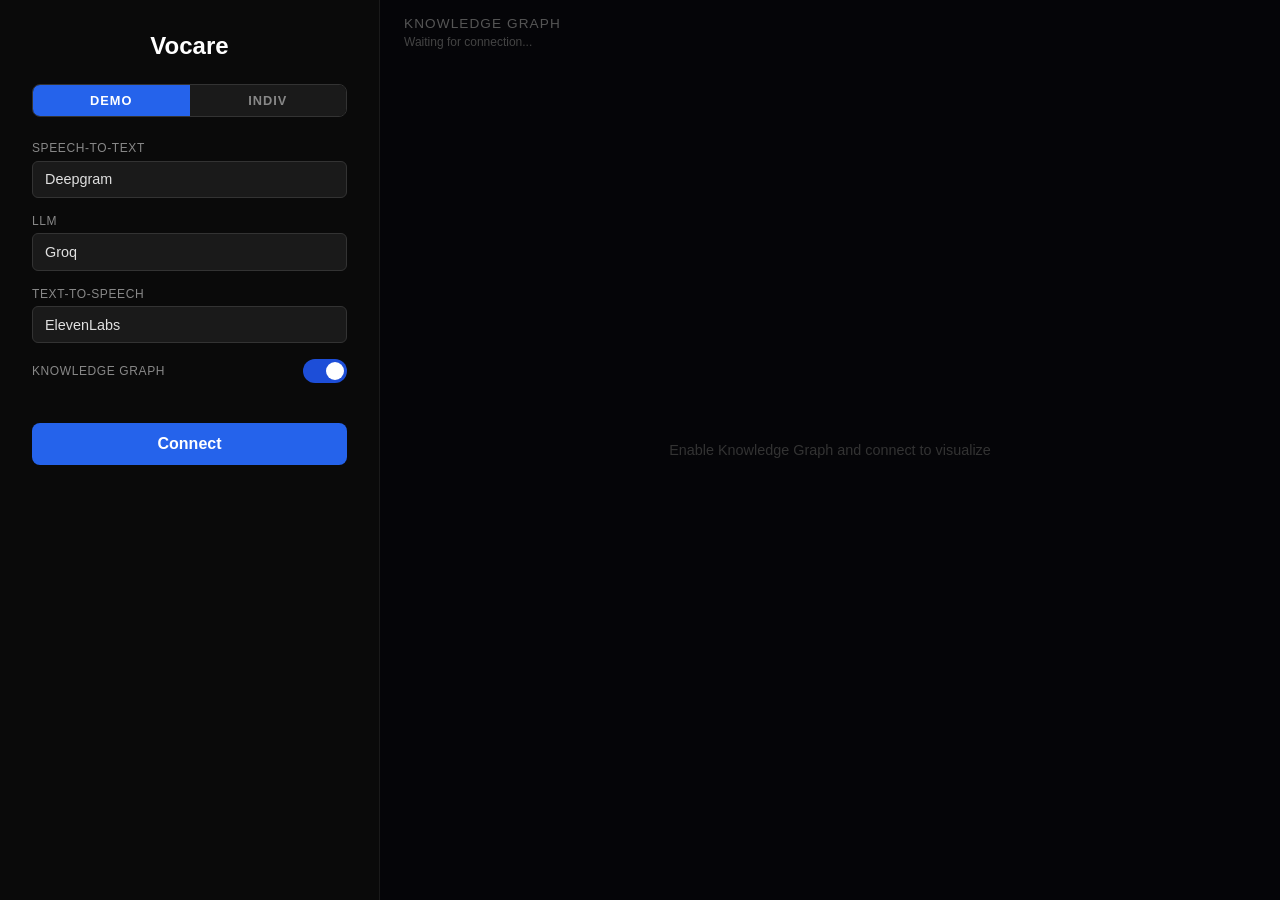
==== commit 5e260472: "fix:broken bot speech fixed" ====
--- a/examples/vocare/static/index.html
+++ b/examples/vocare/static/index.html
@@ -3,101 +3,1552 @@
 <head>
   <meta charset="UTF-8" />
   <meta name="viewport" content="width=device-width, initial-scale=1.0" />
-  <title>Georges River Council — Call Command Centre</title>
-  <link rel="preconnect" href="https://fonts.googleapis.com" />
-  <link rel="preconnect" href="https://fonts.gstatic.com" crossorigin />
-  <link href="https://fonts.googleapis.com/css2?family=Manrope:wght@400;500;600;700;800;900&family=Inter:wght@400;500;600;700&display=swap" rel="stylesheet" />
-  <link href="https://fonts.googleapis.com/css2?family=Material+Symbols+Outlined:opsz,wght,FILL,GRAD@20..48,100..700,0..1,-50..200" rel="stylesheet" />
-  <script src="https://unpkg.com/react@18.3.1/umd/react.development.js" crossorigin="anonymous"></script>
-  <script src="https://unpkg.com/react-dom@18.3.1/umd/react-dom.development.js" crossorigin="anonymous"></script>
-  <script src="https://unpkg.com/@babel/standalone@7.29.0/babel.min.js" crossorigin="anonymous"></script>
+  <title>Vocare</title>
   <style>
-    /* ── GRC Brand Tokens ── */
-    :root {
-      --grc-red:        #C8232C;
-      --grc-red-dark:   #9E1B22;
-      --grc-red-light:  #F9E6E7;
-      --grc-teal:       #00A9A5;
-      --grc-teal-dark:  #007A77;
-      --grc-teal-light: #D0F2F1;
-      --grc-slate:      #767676;
-      --grc-slate-light:#E8E8E8;
-
-      --color-primary:              var(--grc-red);
-      --color-primary-container:    var(--grc-red-dark);
-      --color-on-primary:           #ffffff;
-      --color-secondary:            var(--grc-teal);
-      --color-secondary-container:  var(--grc-teal-light);
-      --color-on-secondary:         #ffffff;
-      --color-on-secondary-container: var(--grc-teal-dark);
-      --color-tertiary-fixed:       var(--grc-teal-light);
-      --color-tertiary-fixed-dim:   var(--grc-teal);
-      --color-on-tertiary-container:var(--grc-teal-dark);
-      --color-error:                #C0392B;
-
-      --bg-main:       #F4F5F6;
-      --bg-card:       #FFFFFF;
-      --bg-sidebar:    #FFFFFF;
-      --text-primary:  #1A1A1A;
-      --text-secondary:#5A5F6B;
-      --border-light:  #E8E9EB;
-      --shadow-card:   0 2px 12px rgba(0,0,0,0.06);
-    }
-
-    *, *::before, *::after { box-sizing: border-box; margin: 0; padding: 0; }
+    * { box-sizing: border-box; margin: 0; padding: 0; }
 
     body {
-      font-family: 'Inter', sans-serif;
-      background: var(--bg-main);
-      color: var(--text-primary);
-      -webkit-font-smoothing: antialiased;
-      min-height: 100vh;
-    }
-
-    #root { min-height: 100vh; }
-
-    .font-headline { font-family: 'Manrope', sans-serif; }
-
-    /* Material Symbols fill variant */
-    .ms-fill { font-variation-settings: 'FILL' 1; }
-
-    /* Animations */
-    @keyframes pulse-ring {
-      0%   { box-shadow: 0 0 0 0 rgba(0,169,165,0.4); }
-      70%  { box-shadow: 0 0 0 10px rgba(0,169,165,0); }
-      100% { box-shadow: 0 0 0 0 rgba(0,169,165,0); }
-    }
-    @keyframes fadeInUp {
-      from { opacity: 0; transform: translateY(12px); }
-      to   { opacity: 1; transform: translateY(0); }
-    }
-    .animate-in { animation: fadeInUp 0.35s ease-out both; }
-    .delay-1 { animation-delay: 0.05s; }
-    .delay-2 { animation-delay: 0.10s; }
-    .delay-3 { animation-delay: 0.15s; }
-    .delay-4 { animation-delay: 0.20s; }
-
-    @keyframes blink { 0%,100%{opacity:1} 50%{opacity:0.4} }
-    .live-blink { animation: blink 2s infinite; }
-
-    /* Scrollbar */
-    ::-webkit-scrollbar { width: 4px; height: 4px; }
-    ::-webkit-scrollbar-track { background: transparent; }
-    ::-webkit-scrollbar-thumb { background: #ddd; border-radius: 4px; }
-
-    button { font-family: 'Inter', sans-serif; cursor: pointer; border: none; background: none; }
-    input, select { font-family: 'Inter', sans-serif; }
+      font-family: -apple-system, BlinkMacSystemFont, 'Segoe UI', Roboto, sans-serif;
+      background: #0a0a0a;
+      color: #e0e0e0;
+      height: 100vh;
+      overflow: hidden;
+    }
+
+    .app {
+      display: grid;
+      grid-template-columns: 380px 1fr;
+      height: 100vh;
+    }
+
+    /* Left panel — controls */
+    .panel-left {
+      padding: 2rem;
+      border-right: 1px solid #1a1a1a;
+      overflow-y: auto;
+      display: flex;
+      flex-direction: column;
+    }
+
+    h1 {
+      font-size: 1.5rem;
+      font-weight: 600;
+      margin-bottom: 1.5rem;
+      text-align: center;
+      color: #fff;
+    }
+
+    .config-group { margin-bottom: 1rem; }
+
+    label {
+      display: block;
+      font-size: 0.75rem;
+      font-weight: 500;
+      text-transform: uppercase;
+      letter-spacing: 0.05em;
+      color: #888;
+      margin-bottom: 0.35rem;
+    }
+
+    select, input[type="text"] {
+      width: 100%;
+      padding: 0.6rem 0.75rem;
+      background: #1a1a1a;
+      color: #e0e0e0;
+      border: 1px solid #333;
+      border-radius: 6px;
+      font-size: 0.9rem;
+    }
+
+    select { appearance: none; cursor: pointer; }
+    input[type="text"] { cursor: text; }
+
+    select:focus, input[type="text"]:focus {
+      outline: none;
+      border-color: #555;
+    }
+
+    .toggle-group {
+      display: flex;
+      align-items: center;
+      justify-content: space-between;
+      margin-bottom: 1rem;
+    }
+
+    .toggle-group label { margin-bottom: 0; }
+
+    .toggle {
+      position: relative;
+      width: 44px;
+      height: 24px;
+      flex-shrink: 0;
+    }
+
+    .toggle input { opacity: 0; width: 0; height: 0; }
+
+    .toggle-slider {
+      position: absolute;
+      inset: 0;
+      background: #333;
+      border-radius: 12px;
+      cursor: pointer;
+      transition: background 0.2s;
+    }
+
+    .toggle-slider::before {
+      content: '';
+      position: absolute;
+      width: 18px;
+      height: 18px;
+      left: 3px;
+      bottom: 3px;
+      background: #888;
+      border-radius: 50%;
+      transition: transform 0.2s, background 0.2s;
+    }
+
+    .toggle input:checked + .toggle-slider { background: #1d4ed8; }
+    .toggle input:checked + .toggle-slider::before {
+      transform: translateX(20px);
+      background: #fff;
+    }
+
+    .btn {
+      width: 100%;
+      padding: 0.75rem;
+      border: none;
+      border-radius: 8px;
+      font-size: 1rem;
+      font-weight: 600;
+      cursor: pointer;
+      margin-top: 1.5rem;
+      transition: background 0.15s;
+    }
+
+    #connectBtn { background: #2563eb; color: #fff; }
+    #connectBtn:hover { background: #1d4ed8; }
+    #connectBtn:disabled { background: #333; color: #666; cursor: not-allowed; }
+
+    #disconnectBtn { background: #dc2626; color: #fff; display: none; }
+    #disconnectBtn:hover { background: #b91c1c; }
+
+    #status {
+      text-align: center;
+      margin-top: 1rem;
+      font-size: 0.85rem;
+      color: #888;
+      min-height: 1.2em;
+    }
+
+    .status-connected { color: #22c55e !important; }
+    .status-error { color: #ef4444 !important; }
+
+    .mode-selector {
+      display: flex;
+      margin-bottom: 1.5rem;
+      border: 1px solid #333;
+      border-radius: 8px;
+      overflow: hidden;
+    }
+
+    .mode-btn {
+      flex: 1;
+      padding: 0.5rem;
+      background: #1a1a1a;
+      color: #888;
+      border: none;
+      font-size: 0.8rem;
+      font-weight: 600;
+      letter-spacing: 0.08em;
+      cursor: pointer;
+      transition: background 0.15s, color 0.15s;
+    }
+
+    .mode-btn.active {
+      background: #2563eb;
+      color: #fff;
+    }
+
+    .mode-btn:not(.active):hover {
+      background: #222;
+      color: #ccc;
+    }
+
+    .viewer-banner {
+      text-align: center;
+      padding: 1rem;
+      color: #888;
+      font-size: 0.85rem;
+    }
+
+    .viewer-banner.active { color: #22c55e; }
+
+    .audio-indicator {
+      display: none;
+      justify-content: center;
+      align-items: center;
+      gap: 4px;
+      margin-top: 1rem;
+      height: 32px;
+    }
+
+    .audio-indicator.active { display: flex; }
+
+    .audio-bar {
+      width: 4px;
+      height: 8px;
+      background: #2563eb;
+      border-radius: 2px;
+      animation: pulse 0.8s ease-in-out infinite;
+    }
+    .audio-bar:nth-child(2) { animation-delay: 0.15s; }
+    .audio-bar:nth-child(3) { animation-delay: 0.3s; }
+    .audio-bar:nth-child(4) { animation-delay: 0.45s; }
+
+    @keyframes pulse {
+      0%, 100% { height: 8px; }
+      50% { height: 24px; }
+    }
+
+    /* Right panel — graph */
+    .panel-right {
+      position: relative;
+      background: #050508;
+      overflow: hidden;
+    }
+
+    .graph-header {
+      position: absolute;
+      top: 1rem;
+      left: 1.5rem;
+      z-index: 10;
+      pointer-events: none;
+    }
+
+    .graph-header h2 {
+      font-size: 0.85rem;
+      font-weight: 500;
+      color: #555;
+      text-transform: uppercase;
+      letter-spacing: 0.08em;
+    }
+
+    .graph-status {
+      font-size: 0.75rem;
+      color: #444;
+      margin-top: 0.25rem;
+    }
+
+    .graph-legend {
+      position: absolute;
+      bottom: 1rem;
+      left: 1.5rem;
+      display: flex;
+      gap: 1rem;
+      z-index: 10;
+      pointer-events: none;
+    }
+
+    .legend-item {
+      display: flex;
+      align-items: center;
+      gap: 6px;
+      font-size: 0.7rem;
+      color: #555;
+    }
+
+    .legend-dot {
+      width: 8px;
+      height: 8px;
+      border-radius: 50%;
+    }
+
+    .graph-placeholder {
+      position: absolute;
+      inset: 0;
+      display: flex;
+      align-items: center;
+      justify-content: center;
+      color: #333;
+      font-size: 0.9rem;
+      z-index: 5;
+    }
+
+    /* 3D Graph Scene */
+    .graph-scene {
+      position: absolute;
+      inset: 0;
+      perspective: 1200px;
+      overflow: hidden;
+    }
+
+    #edgeCanvas {
+      position: absolute;
+      inset: 0;
+      z-index: 1;
+      pointer-events: none;
+    }
+
+    .graph-world {
+      position: absolute;
+      inset: 0;
+      transform-style: preserve-3d;
+      z-index: 2;
+      transition: transform 0.1s ease-out;
+    }
+
+    /* Node styling */
+    .graph-node {
+      position: absolute;
+      border-radius: 50%;
+      display: flex;
+      flex-direction: column;
+      align-items: center;
+      justify-content: center;
+      background: rgba(10, 10, 15, 0.85);
+      border: 2px solid var(--node-color);
+      box-shadow: 0 0 12px var(--node-color-alpha);
+      transform: translate3d(var(--x), var(--y), var(--z)) translate(-50%, -50%);
+      transition: transform 0.6s cubic-bezier(0.22, 1, 0.36, 1),
+                  opacity 0.5s ease,
+                  box-shadow 0.3s ease,
+                  border-color 0.3s ease;
+      pointer-events: none;
+      will-change: transform;
+    }
+
+    .graph-node .node-icon {
+      font-size: 14px;
+      line-height: 1;
+      opacity: 0.4;
+    }
+
+    .graph-node.size-lg { width: 80px; height: 80px; }
+    .graph-node.size-lg .node-icon { font-size: 20px; }
+
+    .graph-node.size-md { width: 68px; height: 68px; }
+    .graph-node.size-md .node-icon { font-size: 17px; }
+
+    .graph-node.size-sm { width: 60px; height: 60px; }
+
+    .graph-node .node-label {
+      position: absolute;
+      bottom: -22px;
+      left: 50%;
+      transform: translateX(-50%);
+      white-space: nowrap;
+      font-size: 12px;
+      font-weight: 500;
+      color: #555;
+      text-align: center;
+    }
+
+    .graph-node .node-sublabel {
+      position: absolute;
+      bottom: -36px;
+      left: 50%;
+      transform: translateX(-50%);
+      white-space: nowrap;
+      font-size: 10px;
+      color: #3a3a3a;
+      text-align: center;
+    }
+
+    .graph-node .node-alert {
+      position: absolute;
+      top: -18px;
+      left: 50%;
+      transform: translateX(-50%);
+      font-size: 10px;
+      font-weight: 600;
+      color: #ef4444;
+      white-space: nowrap;
+      opacity: 0;
+      pointer-events: none;
+    }
+
+    /* State: inactive (default) */
+    .graph-node.inactive {
+      opacity: 0.35;
+      border-color: var(--node-color);
+      box-shadow: none;
+    }
+    .graph-node.inactive .node-icon { opacity: 0.3; }
+
+    /* State: active */
+    .graph-node.active {
+      opacity: 1;
+      border-color: var(--node-color);
+      box-shadow: 0 0 20px var(--node-color-alpha), 0 0 40px var(--node-color-alpha-dim);
+    }
+    .graph-node.active .node-icon { opacity: 0.9; color: #fff; }
+    .graph-node.active .node-label { color: #fff; opacity: 0.95; }
+    .graph-node.active .node-sublabel { color: #aaa; opacity: 0.85; }
+
+    /* State: highlighted (cyan pulse) */
+    .graph-node.highlighted {
+      opacity: 1;
+      border-color: #00e5ff;
+      box-shadow: 0 0 30px rgba(0, 229, 255, 0.6), 0 0 60px rgba(0, 229, 255, 0.3);
+      animation: highlightPulse 1.5s ease-in-out 1;
+    }
+    .graph-node.highlighted .node-icon { opacity: 1; color: #fff; }
+    .graph-node.highlighted .node-label { color: #00e5ff; opacity: 1; }
+    .graph-node.highlighted .node-sublabel { color: #88e5f5; opacity: 0.9; }
+
+    @keyframes highlightPulse {
+      0% { box-shadow: 0 0 30px rgba(0, 229, 255, 0.6), 0 0 60px rgba(0, 229, 255, 0.3); }
+      50% { box-shadow: 0 0 50px rgba(0, 229, 255, 0.8), 0 0 80px rgba(0, 229, 255, 0.4); }
+      100% { box-shadow: 0 0 30px rgba(0, 229, 255, 0.6), 0 0 60px rgba(0, 229, 255, 0.3); }
+    }
+
+    /* State: dimmed (when another node is highlighted) */
+    .graph-node.dimmed {
+      opacity: 0.15;
+    }
+    .graph-node.dimmed .node-label { opacity: 0.3; }
+    .graph-node.dimmed .node-sublabel { opacity: 0.2; }
+
+    /* Alert badge pulse */
+    .graph-node.active .node-alert,
+    .graph-node.highlighted .node-alert {
+      opacity: 1;
+      animation: alertPulse 1.5s ease-in-out infinite;
+    }
+
+    @keyframes alertPulse {
+      0%, 100% { opacity: 0.5; }
+      50% { opacity: 1; }
+    }
+
+    /* Responsive */
+    @media (max-width: 800px) {
+      .app {
+        grid-template-columns: 1fr;
+        grid-template-rows: auto 1fr;
+      }
+      .panel-left { border-right: none; border-bottom: 1px solid #1a1a1a; }
+      .panel-right { min-height: 400px; }
+    }
+
+    /* Transcript panel */
+    #transcript {
+      display: none;
+      margin-top: 1rem;
+      flex-shrink: 0;
+    }
+
+    .transcript-label {
+      font-size: 0.7rem;
+      font-weight: 500;
+      text-transform: uppercase;
+      letter-spacing: 0.08em;
+      color: #555;
+      margin-bottom: 0.5rem;
+    }
+
+    .transcript-messages {
+      max-height: 280px;
+      overflow-y: auto;
+      display: flex;
+      flex-direction: column;
+      gap: 6px;
+    }
+
+    /* Hide scrollbar but keep scrollability */
+    .transcript-messages::-webkit-scrollbar { width: 4px; }
+    .transcript-messages::-webkit-scrollbar-track { background: transparent; }
+    .transcript-messages::-webkit-scrollbar-thumb { background: #2a2a2a; border-radius: 2px; }
+
+    .transcript-user,
+    .transcript-bot {
+      display: flex;
+    }
+
+    .transcript-user { justify-content: flex-end; }
+    .transcript-bot  { justify-content: flex-start; }
+
+    .transcript-user .transcript-bub {
+      background: #1d4ed8;
+      color: #fff;
+      border-radius: 12px 12px 2px 12px;
+    }
+
+    .transcript-bot .transcript-bub {
+      background: #1e293b;
+      color: #e2e8f0;
+      border-radius: 12px 12px 12px 2px;
+    }
+
+    .transcript-bub {
+      padding: 6px 10px;
+      max-width: 80%;
+      font-size: 0.82rem;
+      line-height: 1.5;
+      word-break: break-word;
+    }
   </style>
 </head>
 <body>
-<div id="root"></div>
-
-<script type="text/babel" src="/static/grc-shell.jsx"></script>
-<script type="text/babel" src="/static/grc-heatmap.jsx"></script>
-<script type="text/babel" src="/static/grc-dashboard.jsx"></script>
-<script type="text/babel" src="/static/grc-livecalls.jsx"></script>
-<script type="text/babel" src="/static/grc-agents.jsx"></script>
-<script type="text/babel" src="/static/grc-history.jsx"></script>
-<script type="text/babel" src="/static/grc-app.jsx"></script>
+  <div class="app">
+    <!-- Left panel: controls -->
+    <div class="panel-left">
+      <h1>Vocare</h1>
+
+      <div class="mode-selector">
+        <button class="mode-btn active" data-mode="demo" id="modeDemoBtn">DEMO</button>
+        <button class="mode-btn" data-mode="indiv" id="modeIndivBtn">INDIV</button>
+      </div>
+
+      <div class="viewer-banner" id="viewerBanner" style="display:none;"></div>
+
+      <div id="controlsSection">
+      <div class="config-group">
+        <label for="stt">Speech-to-Text</label>
+        <select id="stt">
+          <option value="deepgram">Deepgram</option>
+          <option value="elevenlabs">ElevenLabs</option>
+        </select>
+      </div>
+
+      <div class="config-group">
+        <label for="llm">LLM</label>
+        <select id="llm">
+          <option value="groq">Groq</option>
+          <option value="mistral">Mistral</option>
+        </select>
+      </div>
+
+      <div class="config-group">
+        <label for="tts">Text-to-Speech</label>
+        <select id="tts">
+          <option value="elevenlabs">ElevenLabs</option>
+        </select>
+      </div>
+
+      <div class="toggle-group">
+        <label for="useKg">Knowledge Graph</label>
+        <label class="toggle">
+          <input type="checkbox" id="useKg" checked />
+          <span class="toggle-slider"></span>
+        </label>
+      </div>
+
+      <button class="btn" id="connectBtn">Connect</button>
+      <button class="btn" id="disconnectBtn">Disconnect</button>
+      </div><!-- /controlsSection -->
+
+      <div class="audio-indicator" id="audioIndicator">
+        <div class="audio-bar"></div>
+        <div class="audio-bar"></div>
+        <div class="audio-bar"></div>
+        <div class="audio-bar"></div>
+      </div>
+
+      <div id="status"></div>
+
+      <div id="transcript">
+        <div class="transcript-label">Transcript</div>
+        <div id="transcriptMessages" class="transcript-messages"></div>
+      </div>
+    </div>
+
+    <!-- Right panel: graph visualization -->
+    <div class="panel-right">
+      <div class="graph-header">
+        <h2>Knowledge Graph</h2>
+        <div class="graph-status" id="graphStatus">Waiting for connection...</div>
+      </div>
+
+      <div class="graph-scene">
+        <canvas id="edgeCanvas"></canvas>
+        <div class="graph-world" id="graphWorld"></div>
+      </div>
+
+      <div class="graph-placeholder" id="graphPlaceholder">
+        Enable Knowledge Graph and connect to visualize
+      </div>
+
+      <div class="graph-legend" id="graphLegend" style="display:none;">
+        <div class="legend-item"><div class="legend-dot" style="background:#f59e0b;"></div>Customer</div>
+        <div class="legend-item"><div class="legend-dot" style="background:#64748b;"></div>Channel</div>
+        <div class="legend-item"><div class="legend-dot" style="background:#3b82f6;"></div>Flight</div>
+        <div class="legend-item"><div class="legend-dot" style="background:#fbbf24;"></div>CRM</div>
+        <div class="legend-item"><div class="legend-dot" style="background:#10b981;"></div>Baggage</div>
+        <div class="legend-item"><div class="legend-dot" style="background:#8b5cf6;"></div>Rebooking</div>
+        <div class="legend-item"><div class="legend-dot" style="background:#f97316;"></div>Comms</div>
+        <div class="legend-item"><div class="legend-dot" style="background:#6366f1;"></div>Event</div>
+      </div>
+    </div>
+  </div>
+
+  <script>
+    // -----------------------------------------------------------------------
+    // WebRTC connection
+    // -----------------------------------------------------------------------
+    const connectBtn = document.getElementById('connectBtn');
+    const disconnectBtn = document.getElementById('disconnectBtn');
+    const statusEl = document.getElementById('status');
+    const audioIndicator = document.getElementById('audioIndicator');
+    const controlsSection = document.getElementById('controlsSection');
+    const viewerBanner = document.getElementById('viewerBanner');
+    const modeDemoBtn = document.getElementById('modeDemoBtn');
+    const modeIndivBtn = document.getElementById('modeIndivBtn');
+
+    let pc = null;
+    let pcId = null;
+    let dataChannel = null;
+    let pingInterval = null;
+    let disconnectTimer = null;
+    let eventSource = null;
+    let remoteAudio = null;
+
+    // Mode state
+    let currentMode = 'demo';
+    let isViewer = false;
+    let viewerPollInterval = null;
+    let viewerCursor = 0;
+    let demoCheckInterval = null;
+
+    function setStatus(msg, cls) {
+      statusEl.textContent = msg;
+      statusEl.className = cls ? `status-${cls}` : '';
+    }
+
+    async function connect() {
+      connectBtn.disabled = true;
+      setStatus('Connecting...');
+      stopViewer();
+      stopDemoCheck();
+      viewerBanner.style.display = 'none';
+      graphRenderer.reset();
+
+      try {
+        const stream = await navigator.mediaDevices.getUserMedia({
+          audio: {
+            echoCancellation: true,
+            noiseSuppression: true,
+            autoGainControl: true,
+          },
+        });
+
+        // Fetch fresh TURN credentials from the backend (Twilio NTS)
+        let iceServers = [{ urls: 'stun:stun.l.google.com:19302' }];
+        try {
+          const iceRes = await fetch('/api/ice');
+          if (iceRes.ok) {
+            const body = await iceRes.json();
+            if (body.iceServers && body.iceServers.length) {
+              iceServers = body.iceServers;
+              console.log('[ICE] Using', iceServers.length, 'servers from backend');
+            }
+          }
+        } catch (e) {
+          console.warn('[ICE] Failed to fetch, using STUN only', e);
+        }
+
+        pc = new RTCPeerConnection({
+          iceServers,
+          iceTransportPolicy: 'relay',  // force TURN-only to avoid private-IP issues
+        });
+
+        stream.getTracks().forEach(track => pc.addTrack(track, stream));
+        pc.addTransceiver('audio', { direction: 'recvonly' });
+
+        dataChannel = pc.createDataChannel('data', { ordered: true });
+
+        dataChannel.onopen = () => {
+          pingInterval = setInterval(() => {
+            if (dataChannel.readyState === 'open') dataChannel.send('ping');
+          }, 2000);
+        };
+
+        pc.ontrack = (event) => {
+          if (!remoteAudio) {
+            remoteAudio = new Audio();
+            remoteAudio.autoplay = true;
+            remoteAudio.playsInline = true;
+          }
+          remoteAudio.srcObject = event.streams[0];
+          remoteAudio.play().catch((e) => {
+            console.warn('[AUDIO] Playback was blocked or interrupted', e);
+          });
+        };
+
+        pc.onconnectionstatechange = () => {
+          const state = pc.connectionState;
+          if (state === 'connected') {
+            // Clear any pending disconnect timer — connection recovered
+            if (disconnectTimer) { clearTimeout(disconnectTimer); disconnectTimer = null; }
+            setStatus('Connected', 'connected');
+            audioIndicator.classList.add('active');
+            disconnectBtn.style.display = 'block';
+            document.getElementById('transcript').style.display = 'block';
+          } else if (state === 'failed') {
+            // 'failed' is permanent — clean up immediately
+            cleanup();
+            setStatus('Disconnected', 'error');
+          } else if (state === 'disconnected') {
+            // 'disconnected' is transient — ICE is retrying. Give it 5s to recover
+            // before treating it as a real disconnect. Calling cleanup() immediately
+            // here is what caused the AbortChunk teardown mid-TTS.
+            if (!disconnectTimer) {
+              disconnectTimer = setTimeout(() => {
+                disconnectTimer = null;
+                if (pc && pc.connectionState === 'disconnected') {
+                  cleanup();
+                  setStatus('Disconnected', 'error');
+                }
+              }, 5000);
+            }
+          }
+        };
+
+        const offer = await pc.createOffer();
+        await pc.setLocalDescription(offer);
+
+        await new Promise((resolve) => {
+          if (pc.iceGatheringState === 'complete') return resolve();
+          const check = () => {
+            if (pc.iceGatheringState === 'complete') {
+              pc.removeEventListener('icegatheringstatechange', check);
+              resolve();
+            }
+          };
+          pc.addEventListener('icegatheringstatechange', check);
+          setTimeout(resolve, 1000);
+        });
+
+        const useKg = document.getElementById('useKg').checked;
+
+        const response = await fetch('/api/offer', {
+          method: 'POST',
+          headers: { 'Content-Type': 'application/json' },
+          body: JSON.stringify({
+            sdp: pc.localDescription.sdp,
+            type: pc.localDescription.type,
+            pc_id: pcId,
+            stt: document.getElementById('stt').value,
+            llm: document.getElementById('llm').value,
+            tts: document.getElementById('tts').value,
+            use_kg: useKg,
+            mode: currentMode,
+          }),
+        });
+
+        const answer = await response.json();
+        pcId = answer.pc_id;
+        await pc.setRemoteDescription(answer);
+
+        // Start polling for graph and transcript events
+        connectGraphSSE(pcId, useKg);
+
+      } catch (err) {
+        console.error(err);
+        setStatus(`Error: ${err.message}`, 'error');
+        cleanup();
+      }
+    }
+
+    function appendTranscriptBubble(speaker, text) {
+      const messages = document.getElementById('transcriptMessages');
+      const row = document.createElement('div');
+      row.className = speaker === 'user' ? 'transcript-user' : 'transcript-bot';
+      const bub = document.createElement('div');
+      bub.className = 'transcript-bub';
+      bub.textContent = text;
+      row.appendChild(bub);
+      messages.appendChild(row);
+      messages.scrollTop = messages.scrollHeight;
+    }
+
+    // Shared graph event handler — used by both presenter poll and viewer poll
+    function handleGraphEvent(event) {
+      const graphStatusEl = document.getElementById('graphStatus');
+      const placeholder = document.getElementById('graphPlaceholder');
+      const legend = document.getElementById('graphLegend');
+
+      if (event.type === 'graph') {
+        placeholder.style.display = 'none';
+        legend.style.display = 'flex';
+        graphStatusEl.textContent = 'Traversing graph...';
+        graphRenderer.loadGraph(event.data);
+      } else if (event.type === 'traverse') {
+        graphRenderer.animateTraversal(event.fromId, event.toId, event.label);
+      } else if (event.type === 'activate') {
+        graphRenderer.activateNode(event.nodeId);
+      } else if (event.type === 'context_loaded') {
+        graphStatusEl.textContent = 'Context loaded \u2014 agent has full awareness';
+      } else if (event.type === 'highlight') {
+        graphRenderer.highlightNode(event.nodeId);
+      } else if (event.type === 'path') {
+        graphRenderer.highlightPath(event.steps, event.color);
+      } else if (event.type === 'clear_path') {
+        graphRenderer.clearPath();
+      } else if (event.type === 'user_transcription') {
+        appendTranscriptBubble('user', event.text);
+      } else if (event.type === 'bot_transcription') {
+        appendTranscriptBubble('bot', event.text);
+      }
+    }
+
+    function connectGraphSSE(sessionPcId, useKg) {
+      const graphStatusEl = document.getElementById('graphStatus');
+      if (useKg) {
+        graphStatusEl.textContent = 'Connecting to graph...';
+      }
+
+      const poll = async () => {
+        try {
+          const res = await fetch(`/api/graph/poll?pc_id=${encodeURIComponent(sessionPcId)}`);
+          if (!res.ok) return;
+          const body = await res.json();
+          if (body.events && body.events.length > 0) {
+            console.log('[POLL]', body.events.length, 'events');
+            for (const ev of body.events) handleGraphEvent(ev);
+          }
+          if (body.closed) {
+            clearInterval(eventSource);
+            eventSource = null;
+          }
+        } catch (err) {
+          console.warn('[POLL] error', err);
+        }
+      };
+
+      // Reuse eventSource variable to hold interval id for cleanup parity
+      eventSource = setInterval(poll, 250);
+      poll();  // immediate first poll
+    }
+
+    // -----------------------------------------------------------------------
+    // Mode switching
+    // -----------------------------------------------------------------------
+    function setMode(mode) {
+      currentMode = mode;
+      modeDemoBtn.classList.toggle('active', mode === 'demo');
+      modeIndivBtn.classList.toggle('active', mode === 'indiv');
+
+      // Clean up any active viewer state
+      stopViewer();
+
+      if (mode === 'demo' && !pc) {
+        // Not connected — check if a demo is active to become a viewer
+        startDemoCheck();
+      } else {
+        stopDemoCheck();
+      }
+
+      if (mode === 'indiv') {
+        stopDemoCheck();
+        controlsSection.style.display = '';
+        viewerBanner.style.display = 'none';
+      }
+    }
+
+    modeDemoBtn.addEventListener('click', () => setMode('demo'));
+    modeIndivBtn.addEventListener('click', () => setMode('indiv'));
+
+    // -----------------------------------------------------------------------
+    // Demo viewer logic
+    // -----------------------------------------------------------------------
+    function startDemoCheck() {
+      stopDemoCheck();
+      const check = async () => {
+        if (currentMode !== 'demo' || pc) return; // already connected as presenter
+        try {
+          const res = await fetch('/api/demo/status');
+          if (!res.ok) return;
+          const body = await res.json();
+          if (body.active) {
+            enterViewerMode();
+          }
+        } catch (e) {
+          console.warn('[DEMO CHECK]', e);
+        }
+      };
+      demoCheckInterval = setInterval(check, 1500);
+      check(); // immediate
+    }
+
+    function stopDemoCheck() {
+      if (demoCheckInterval) {
+        clearInterval(demoCheckInterval);
+        demoCheckInterval = null;
+      }
+    }
+
+    function enterViewerMode() {
+      stopDemoCheck();
+      isViewer = true;
+      viewerCursor = 0;
+
+      // Hide call controls, show viewer banner
+      controlsSection.style.display = 'none';
+      viewerBanner.style.display = 'block';
+      viewerBanner.textContent = 'Watching demo...';
+      viewerBanner.className = 'viewer-banner active';
+
+      graphRenderer.reset();
+      document.getElementById('graphPlaceholder').style.display = 'none';
+      document.getElementById('graphStatus').textContent = 'Watching demo...';
+      document.getElementById('transcriptMessages').innerHTML = '';
+      document.getElementById('transcript').style.display = 'block';
+
+      // Start polling demo events
+      // Guard prevents two in-flight requests from sharing the same cursor value
+      // and processing the same events twice (most visible on large bot transcriptions).
+      let pollInFlight = false;
+      const poll = async () => {
+        if (pollInFlight) return;
+        pollInFlight = true;
+        try {
+          const res = await fetch(`/api/demo/poll?cursor=${viewerCursor}`);
+          if (!res.ok) return;
+          const body = await res.json();
+          if (body.events && body.events.length > 0) {
+            console.log('[DEMO POLL]', body.events.length, 'events');
+            for (const ev of body.events) handleGraphEvent(ev);
+          }
+          viewerCursor = body.cursor;
+          if (!body.active) {
+            viewerBanner.textContent = 'Demo ended';
+            viewerBanner.className = 'viewer-banner';
+            document.getElementById('graphStatus').textContent = 'Demo ended';
+            stopViewer();
+            // Show controls again so user can become presenter
+            controlsSection.style.display = '';
+          }
+        } catch (e) {
+          console.warn('[DEMO POLL] error', e);
+        } finally {
+          pollInFlight = false;
+        }
+      };
+
+      viewerPollInterval = setInterval(poll, 250);
+      poll(); // immediate
+    }
+
+    function stopViewer() {
+      if (viewerPollInterval) {
+        clearInterval(viewerPollInterval);
+        viewerPollInterval = null;
+      }
+      isViewer = false;
+      document.getElementById('transcript').style.display = 'none';
+      document.getElementById('transcriptMessages').innerHTML = '';
+    }
+
+    // startDemoCheck() is called after graphRenderer is initialized (below)
+
+    function cleanup() {
+      if (disconnectTimer) { clearTimeout(disconnectTimer); disconnectTimer = null; }
+      if (eventSource) { clearInterval(eventSource); eventSource = null; }
+      if (pingInterval) clearInterval(pingInterval);
+      pingInterval = null;
+      if (dataChannel) dataChannel.close();
+      dataChannel = null;
+      if (pc) {
+        pc.getSenders().forEach(s => { if (s.track) s.track.stop(); });
+        pc.close();
+      }
+      if (remoteAudio) {
+        remoteAudio.pause();
+        remoteAudio.srcObject = null;
+        remoteAudio = null;
+      }
+      pc = null;
+      pcId = null;
+      audioIndicator.classList.remove('active');
+      connectBtn.disabled = false;
+      connectBtn.style.display = 'block';
+      disconnectBtn.style.display = 'none';
+      controlsSection.style.display = '';
+      document.getElementById('transcript').style.display = 'none';
+      document.getElementById('transcriptMessages').innerHTML = '';
+
+      // In demo mode, start checking for active demos again
+      if (currentMode === 'demo') {
+        startDemoCheck();
+      }
+    }
+
+    function disconnect() {
+      cleanup();
+      setStatus('Disconnected');
+    }
+
+    connectBtn.addEventListener('click', connect);
+    disconnectBtn.addEventListener('click', disconnect);
+
+    // -----------------------------------------------------------------------
+    // 3D Graph Renderer — CSS 3D nodes + Canvas edges
+    // -----------------------------------------------------------------------
+    const TYPE_COLORS = {
+      Customer:        { hex: '#f59e0b', rgb: '245,158,11' },
+      Channel:         { hex: '#64748b', rgb: '100,116,139' },
+      FlightOperation: { hex: '#3b82f6', rgb: '59,130,246' },
+      CRMRecord:       { hex: '#fbbf24', rgb: '251,191,36' },
+      Baggage:         { hex: '#10b981', rgb: '16,185,129' },
+      Rebooking:       { hex: '#8b5cf6', rgb: '139,92,246' },
+      Communication:   { hex: '#f97316', rgb: '249,115,22' },
+      Event:           { hex: '#6366f1', rgb: '99,102,241' },
+    };
+    const HIGHLIGHT_COLOR = '#00e5ff';
+    const HIGHLIGHT_RGB = '0,229,255';
+    const NODE_ICONS = {
+      Customer: '\u{1F464}',
+      Channel: '\u{1F3E2}',
+      FlightOperation: '\u2708\uFE0F',
+      CRMRecord: '\u{1F4CB}',
+      Baggage: '\u{1F9F3}',
+      Rebooking: '\u{1F504}',
+      Communication: '\u2709\uFE0F',
+      Event: '\u26A1',
+    };
+
+    // Radial layout — Customer at centre, 4 Channels surrounding it, sub-nodes radiating outward
+    // Each channel owns a diagonal quadrant; sub-nodes fan further in that direction.
+    // z-depth reinforces hierarchy: 0 (Customer) → -150 (Channels) → -300 (sub-nodes) → -450 (Events)
+    const LAYOUT_MAP = {
+      Customer:        [{ xPct: 49.8, yPct: 46.1, z: 0 }],
+      Channel: [
+        { xPct: 36.7, yPct: 32.7, z: -150 },
+        { xPct: 62.1, yPct: 32.8, z: -150 },
+        { xPct: 37.6, yPct: 58.6, z: -150 },
+        { xPct: 62.6, yPct: 58.6, z: -150 },
+      ],
+      FlightOperation: [
+        { xPct: 8.6,  yPct: 45.0, z: -300 },
+      ],
+      CRMRecord: [
+        { xPct: 9.3,  yPct: 24.9, z: -300 },
+        { xPct: 17.6, yPct: 16.0, z: -300 },
+        { xPct: 28.2, yPct: 10.7, z: -300 },
+      ],
+      Communication: [
+        { xPct: 71.1, yPct: 10.9, z: -300 },
+        { xPct: 81.9, yPct: 15.7, z: -300 },
+        { xPct: 90.5, yPct: 25.5, z: -300 },
+      ],
+      Baggage: [
+        { xPct: 6.7,  yPct: 73.8, z: -300 },
+        { xPct: 13.5, yPct: 82.8, z: -300 },
+      ],
+      Rebooking: [
+        { xPct: 93.8, yPct: 62.9, z: -300 },
+        { xPct: 90.3, yPct: 76.9, z: -300 },
+        { xPct: 81.8, yPct: 87.2, z: -300 },
+      ],
+      Event: [
+        { xPct: 44.3, yPct: 78.5, z: -450 },
+        { xPct: 37.7, yPct: 87.8, z: -450 },
+        { xPct: 60.1, yPct: 87.4, z: -450 },
+        { xPct: 52.7, yPct: 78.5, z: -450 },
+      ],
+    };
+
+    class GraphRenderer {
+      constructor(worldId, canvasId) {
+        this.world = document.getElementById(worldId);
+        this.canvas = document.getElementById(canvasId);
+        this.ctx = this.canvas.getContext('2d');
+        this.scene = this.canvas.parentElement;
+        this.nodes = [];       // { id, type, el, ... }
+        this.edges = [];       // { source, target, label, progress, active, ... }
+        this.nodeMap = {};
+        this.activeNodes = new Set();
+        this._highlightGen = 0;
+        this._animFrame = null;
+        this._edgeAnimations = []; // active edge animations
+
+        // Path traversal state
+        this._activePath = null;     // { steps, color, edgeKeys }
+        this._pathRevealedIds = null; // Set of node IDs revealed so far
+        this._pathTimers = [];        // setTimeout handles
+
+        // Parallax state
+        this._rotX = 0;
+        this._rotY = 0;
+        this._targetRotX = 0;
+        this._targetRotY = 0;
+        this._mouseInScene = false;
+        this._lastMouseMove = 0;
+        this._autoRotAngle = 0;
+
+        this.dpr = window.devicePixelRatio || 1;
+
+        this._resize();
+        window.addEventListener('resize', () => this._resize());
+
+        // Mouse parallax
+        this.scene.addEventListener('mousemove', (e) => {
+          const rect = this.scene.getBoundingClientRect();
+          const nx = (e.clientX - rect.left) / rect.width - 0.5;  // -0.5 to 0.5
+          const ny = (e.clientY - rect.top) / rect.height - 0.5;
+          this._targetRotY = nx * 12;  // +-6 degrees
+          this._targetRotX = -ny * 8;  // +-4 degrees
+          this._mouseInScene = true;
+          this._lastMouseMove = performance.now();
+        });
+
+        this.scene.addEventListener('mouseleave', () => {
+          this._mouseInScene = false;
+        });
+
+        this._renderLoop();
+      }
+
+      _resize() {
+        const rect = this.scene.getBoundingClientRect();
+        this.width = rect.width;
+        this.height = rect.height;
+        this.canvas.width = rect.width * this.dpr;
+        this.canvas.height = rect.height * this.dpr;
+        this.canvas.style.width = rect.width + 'px';
+        this.canvas.style.height = rect.height + 'px';
+        this.ctx.setTransform(this.dpr, 0, 0, this.dpr, 0, 0);
+
+        // Re-position nodes if loaded
+        this.nodes.forEach(n => this._positionNode(n));
+      }
+
+      reset() {
+        // Remove node divs
+        this.world.innerHTML = '';
+        this.nodes = [];
+        this.edges = [];
+        this.nodeMap = {};
+        this.activeNodes.clear();
+        this._edgeAnimations = [];
+        this._highlightGen = 0;
+        this._autoRotAngle = 0;
+        this.ctx.clearRect(0, 0, this.width, this.height);
+        document.getElementById('graphPlaceholder').style.display = 'flex';
+        document.getElementById('graphLegend').style.display = 'none';
+        document.getElementById('graphStatus').textContent = 'Waiting for connection...';
+      }
+
+      loadGraph(data) {
+        this.world.innerHTML = '';
+        this.nodes = [];
+        this.edges = [];
+        this.nodeMap = {};
+        this.activeNodes.clear();
+        this._edgeAnimations = [];
+
+        // Group incoming nodes by type
+        const groups = {};
+        data.nodes.forEach(n => {
+          if (!groups[n.type]) groups[n.type] = [];
+          groups[n.type].push(n);
+        });
+
+        // Create node divs with 3D positions
+        const typeOrder = ['Customer', 'Channel', 'FlightOperation', 'CRMRecord', 'Communication', 'Baggage', 'Rebooking', 'Event'];
+        typeOrder.forEach(type => {
+          const group = groups[type] || [];
+          const layouts = LAYOUT_MAP[type] || [];
+          group.forEach((n, i) => {
+            const layout = layouts[i] || layouts[0] || { xPct: 50, yPct: 50, z: 0 };
+            const color = TYPE_COLORS[n.type] || TYPE_COLORS.Customer;
+
+            const el = document.createElement('div');
+            el.className = `graph-node ${type === 'Customer' ? 'size-lg' : type === 'Channel' ? 'size-md' : 'size-sm'} inactive`;
+            el.style.setProperty('--node-color', color.hex);
+            el.style.setProperty('--node-color-alpha', `rgba(${color.rgb}, 0.4)`);
+            el.style.setProperty('--node-color-alpha-dim', `rgba(${color.rgb}, 0.15)`);
+
+            // Icon
+            const icon = document.createElement('span');
+            icon.className = 'node-icon';
+            icon.textContent = NODE_ICONS[type] || '?';
+            el.appendChild(icon);
+
+            // Label
+            const label = document.createElement('span');
+            label.className = 'node-label';
+            label.textContent = n.label;
+            el.appendChild(label);
+
+            // Sublabel
+            if (n.sublabel) {
+              const sub = document.createElement('span');
+              sub.className = 'node-sublabel';
+              sub.textContent = n.sublabel;
+              el.appendChild(sub);
+            }
+
+            // Alert badge
+            if (n.alert) {
+              const alert = document.createElement('span');
+              alert.className = 'node-alert';
+              alert.textContent = 'Cancelled';
+              el.appendChild(alert);
+            }
+
+            // Start slightly offset for entrance animation
+            const startZ = layout.z - 80;
+            el.style.setProperty('--x', `${layout.xPct / 100 * this.width}px`);
+            el.style.setProperty('--y', `${layout.yPct / 100 * this.height}px`);
+            el.style.setProperty('--z', `${startZ}px`);
+
+            this.world.appendChild(el);
+
+            const node = {
+              id: n.id,
+              type: n.type,
+              el: el,
+              xPct: layout.xPct,
+              yPct: layout.yPct,
+              z: layout.z,
+              alert: n.alert || false,
+            };
+            this.nodes.push(node);
+            this.nodeMap[n.id] = node;
+
+            // Spring entrance — ease to final z after a staggered delay
+            requestAnimationFrame(() => {
+              el.style.setProperty('--z', `${layout.z}px`);
+            });
+          });
+        });
+
+        // Build edges
+        data.edges.forEach(e => {
+          const src = this.nodeMap[e.source];
+          const tgt = this.nodeMap[e.target];
+          if (src && tgt) {
+            this.edges.push({
+              source: src,
+              target: tgt,
+              label: e.label,
+              progress: 0,
+              active: false,
+              highlighted: false,
+              activateTime: 0,
+            });
+          }
+        });
+      }
+
+      _positionNode(node) {
+        const x = node.xPct / 100 * this.width;
+        const y = node.yPct / 100 * this.height;
+        node.el.style.setProperty('--x', `${x}px`);
+        node.el.style.setProperty('--y', `${y}px`);
+        node.el.style.setProperty('--z', `${node.z}px`);
+      }
+
+      activateNode(nodeId) {
+        const node = this.nodeMap[nodeId];
+        if (!node) return;
+        this.activeNodes.add(nodeId);
+        node.el.classList.remove('inactive', 'dimmed');
+        node.el.classList.add('active');
+      }
+
+      animateTraversal(fromId, toId, label) {
+        this.activateNode(toId);
+
+        const edge = this.edges.find(
+          e => e.source === this.nodeMap[fromId] && e.target === this.nodeMap[toId]
+        );
+        if (edge) {
+          edge.active = true;
+          edge.activateTime = performance.now();
+          edge.progress = 0;
+        }
+      }
+
+      highlightNode(nodeId) {
+        const node = this.nodeMap[nodeId];
+        if (!node) return;
+
+        // Clear previous highlights
+        this.nodes.forEach(n => {
+          n.el.classList.remove('highlighted', 'dimmed');
+          // Restore to active or inactive
+          if (this.activeNodes.has(n.id)) {
+            n.el.classList.add('active');
+          }
+        });
+        this.edges.forEach(e => { e.highlighted = false; });
+
+        // Highlight target node
+        this.activeNodes.add(nodeId);
+        node.el.classList.remove('inactive', 'active');
+        node.el.classList.add('highlighted');
+
+        // Highlight connected edges and partner nodes; dim everything else
+        const connectedIds = new Set([nodeId]);
+        this.edges.forEach(edge => {
+          if (edge.target === node || edge.source === node) {
+            edge.highlighted = true;
+            const other = edge.target === node ? edge.source : edge.target;
+            connectedIds.add(other.id);
+            this.activeNodes.add(other.id);
+            other.el.classList.remove('inactive', 'dimmed');
+            other.el.classList.add('highlighted');
+          }
+        });
+
+        // Dim non-connected active nodes
+        this.nodes.forEach(n => {
+          if (!connectedIds.has(n.id)) {
+            n.el.classList.add('dimmed');
+          }
+        });
+
+        // Auto-clear after 3s
+        const gen = ++this._highlightGen;
+        setTimeout(() => {
+          if (this._highlightGen !== gen) return;
+          this.nodes.forEach(n => {
+            n.el.classList.remove('highlighted', 'dimmed');
+            if (this.activeNodes.has(n.id)) {
+              n.el.classList.add('active');
+            }
+          });
+          this.edges.forEach(e => { e.highlighted = false; });
+        }, 3000);
+      }
+
+      highlightPath(steps, color) {
+        // Cancel any in-progress animation or pending highlight auto-clear
+        this._pathTimers.forEach(clearTimeout);
+        this._pathTimers = [];
+        ++this._highlightGen;
+
+        // Build edge key set for fast lookup
+        const edgeKeys = new Set();
+        for (let i = 0; i < steps.length - 1; i++) {
+          edgeKeys.add(`${steps[i]}::${steps[i + 1]}`);
+        }
+        this._activePath = { steps, color, edgeKeys };
+        this._pathRevealedIds = new Set();
+        const pathSet = new Set(steps);
+
+        // Dim all nodes immediately
+        this.nodes.forEach(n => {
+          n.el.classList.remove('active', 'highlighted', 'dimmed');
+          n.el.classList.add('inactive');
+          n.el.style.opacity = pathSet.has(n.id) ? '0.2' : '0.07';
+          n.el.style.boxShadow = '';
+        });
+        this.edges.forEach(e => { e.highlighted = false; });
+
+        // Reveal each step sequentially at 320ms/step
+        steps.forEach((nodeId, i) => {
+          const t = setTimeout(() => {
+            const node = this.nodeMap[nodeId];
+            if (!node || !this._activePath) return;
+
+            this._pathRevealedIds.add(nodeId);
+            node.el.classList.remove('inactive');
+            node.el.classList.add('active');
+            node.el.style.opacity = '1';
+            node.el.style.boxShadow = `0 0 28px ${color}, 0 0 56px ${color}44`;
+            setTimeout(() => { node.el.style.boxShadow = ''; }, 600);
+          }, i * 320);
+          this._pathTimers.push(t);
+        });
+      }
+
+      clearPath() {
+        this._pathTimers.forEach(clearTimeout);
+        this._pathTimers = [];
+        this._activePath = null;
+        this._pathRevealedIds = null;
+
+        this.nodes.forEach(n => {
+          n.el.classList.remove('highlighted', 'dimmed');
+          n.el.style.opacity = '';
+          n.el.style.boxShadow = '';
+          if (this.activeNodes.has(n.id)) {
+            n.el.classList.remove('inactive');
+            n.el.classList.add('active');
+          } else {
+            n.el.classList.remove('active');
+            n.el.classList.add('inactive');
+          }
+        });
+      }
+
+      _renderLoop() {
+        this._updateRotation();
+        this._drawEdges();
+        requestAnimationFrame(() => this._renderLoop());
+      }
+
+      _updateRotation() {
+        const now = performance.now();
+        const idleThreshold = 2000; // ms
+
+        if (!this._mouseInScene && (now - this._lastMouseMove) > idleThreshold) {
+          // Auto-rotation when idle
+          this._autoRotAngle += 0.015; // ~1 deg/sec at 60fps (0.015 * 60 ≈ 0.9 deg)
+          this._targetRotY = Math.sin(this._autoRotAngle) * 4;
+          this._targetRotX = Math.sin(this._autoRotAngle * 0.7) * 2;
+        }
+
+        // Smooth interpolation
+        this._rotX += (this._targetRotX - this._rotX) * 0.08;
+        this._rotY += (this._targetRotY - this._rotY) * 0.08;
+
+        this.world.style.transform = `rotateX(${this._rotX}deg) rotateY(${this._rotY}deg)`;
+      }
+
+      _drawEdges() {
+        const ctx = this.ctx;
+        const now = performance.now();
+        ctx.clearRect(0, 0, this.width, this.height);
+
+        if (this.edges.length === 0) return;
+
+        const anyHighlighted = this.nodes.some(n => n.el.classList.contains('highlighted'));
+        const inPathMode = this._activePath !== null;
+
+        this.edges.forEach(edge => {
+          // Get projected screen positions from node divs
+          const srcRect = edge.source.el.getBoundingClientRect();
+          const tgtRect = edge.target.el.getBoundingClientRect();
+          const sceneRect = this.scene.getBoundingClientRect();
+
+          const sx = srcRect.left + srcRect.width / 2 - sceneRect.left;
+          const sy = srcRect.top + srcRect.height / 2 - sceneRect.top;
+          const tx = tgtRect.left + tgtRect.width / 2 - sceneRect.left;
+          const ty = tgtRect.top + tgtRect.height / 2 - sceneRect.top;
+
+          // Bezier control point — offset perpendicular to the line
+          const mx = (sx + tx) / 2;
+          const my = (sy + ty) / 2;
+          const dx = tx - sx;
+          const dy = ty - sy;
+          const len = Math.sqrt(dx * dx + dy * dy) || 1;
+          const perpX = -dy / len;
+          const perpY = dx / len;
+          const curveOffset = len * 0.15; // 15% of line length
+          const cpx = mx + perpX * curveOffset;
+          const cpy = my + perpY * curveOffset;
+
+          // Path mode overrides all normal edge rendering
+          if (inPathMode) {
+            const ek  = `${edge.source.id}::${edge.target.id}`;
+            const ekR = `${edge.target.id}::${edge.source.id}`;
+            const isPathEdge = this._activePath.edgeKeys.has(ek) || this._activePath.edgeKeys.has(ekR);
+            const bothRevealed = this._pathRevealedIds &&
+              this._pathRevealedIds.has(edge.source.id) && this._pathRevealedIds.has(edge.target.id);
+
+            ctx.save();
+            if (isPathEdge && bothRevealed) {
+              ctx.strokeStyle = this._activePath.color;
+              ctx.lineWidth   = 2.5;
+              ctx.shadowColor = this._activePath.color;
+              ctx.shadowBlur  = 14;
+              ctx.globalAlpha = 0.85;
+            } else {
+              ctx.strokeStyle = '#1a1a1a';
+              ctx.lineWidth   = 0.8;
+              ctx.globalAlpha = 0.04;
+            }
+            ctx.beginPath();
+            ctx.moveTo(sx, sy);
+            ctx.quadraticCurveTo(cpx, cpy, tx, ty);
+            ctx.stroke();
+            ctx.restore();
+            return; // skip normal edge rendering
+          }
+
+          // Depth-based line width and opacity
+          const srcZ = edge.source.z;
+          const tgtZ = edge.target.z;
+          const avgZ = (srcZ + tgtZ) / 2;
+          const depthFactor = 1 + avgZ / 1200; // z=0 → 1.0, z=-500 → 0.58
+          const baseWidth = 2.5 * depthFactor;
+          const baseOpacity = 0.3 + 0.5 * depthFactor;
+
+          const color = TYPE_COLORS[edge.target.type] || TYPE_COLORS.Customer;
+
+          if (edge.active) {
+            // Animate progress
+            const elapsed = now - edge.activateTime;
+            edge.progress = Math.min(1, elapsed / 500);
+
+            const isHL = edge.highlighted;
+            const dimmed = anyHighlighted && !isHL;
+
+            const edgeColor = isHL ? HIGHLIGHT_COLOR : color.hex;
+            const lineWidth = isHL ? baseWidth * 1.8 : baseWidth;
+            const alpha = dimmed ? 0.1 : (isHL ? 1.0 : baseOpacity);
+
+            ctx.save();
+            ctx.strokeStyle = edgeColor;
+            ctx.lineWidth = lineWidth;
+            ctx.shadowColor = edgeColor;
+            ctx.shadowBlur = isHL ? 20 : 8;
+            ctx.globalAlpha = alpha;
+
+            // Draw partial bezier for traversal animation
+            ctx.beginPath();
+            this._drawPartialQuadBezier(ctx, sx, sy, cpx, cpy, tx, ty, edge.progress);
+            ctx.stroke();
+            ctx.restore();
+
+            // Edge label at midpoint when fully drawn
+            if (edge.progress >= 1 && edge.label) {
+              ctx.save();
+              ctx.font = '10px sans-serif';
+              ctx.fillStyle = isHL ? HIGHLIGHT_COLOR : '#666';
+              ctx.globalAlpha = dimmed ? 0.1 : (isHL ? 0.9 : 0.6);
+              ctx.textAlign = 'center';
+              // Label at bezier midpoint (t=0.5)
+              const labelX = 0.25 * sx + 0.5 * cpx + 0.25 * tx;
+              const labelY = 0.25 * sy + 0.5 * cpy + 0.25 * ty;
+              ctx.fillText(edge.label, labelX, labelY - 8);
+              ctx.restore();
+            }
+          } else {
+            // Inactive edge — very dim dashed
+            ctx.save();
+            ctx.strokeStyle = '#1a1a1a';
+            ctx.lineWidth = 1;
+            ctx.globalAlpha = 0.3;
+            ctx.beginPath();
+            ctx.moveTo(sx, sy);
+            ctx.quadraticCurveTo(cpx, cpy, tx, ty);
+            ctx.stroke();
+            ctx.restore();
+          }
+        });
+      }
+
+      _drawPartialQuadBezier(ctx, x0, y0, cpx, cpy, x1, y1, t) {
+        // Draw a quadratic bezier from t=0 to t=progress using de Casteljau subdivision
+        if (t >= 1) {
+          ctx.moveTo(x0, y0);
+          ctx.quadraticCurveTo(cpx, cpy, x1, y1);
+          return;
+        }
+
+        // de Casteljau split at parameter t
+        const cp1x = x0 + (cpx - x0) * t;
+        const cp1y = y0 + (cpy - y0) * t;
+        const cp2x = cpx + (x1 - cpx) * t;
+        const cp2y = cpy + (y1 - cpy) * t;
+        const endX = cp1x + (cp2x - cp1x) * t;
+        const endY = cp1y + (cp2y - cp1y) * t;
+
+        ctx.moveTo(x0, y0);
+        ctx.quadraticCurveTo(cp1x, cp1y, endX, endY);
+      }
+    }
+
+    const graphRenderer = new GraphRenderer('graphWorld', 'edgeCanvas');
+
+    // Start demo check on page load (default mode is demo)
+    startDemoCheck();
+  </script>
 </body>
 </html>
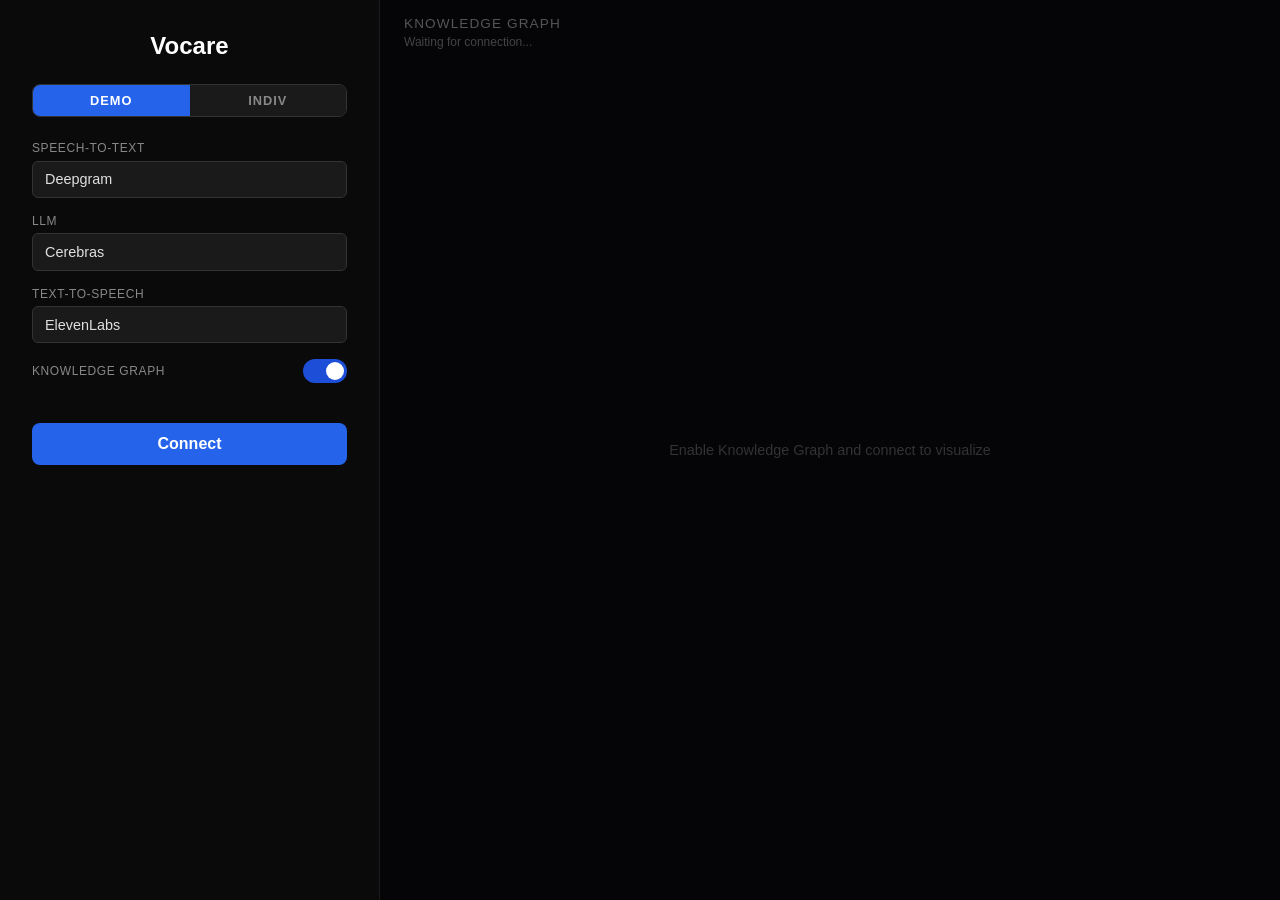
==== commit 76acf894: "feat: add CommBank demo graph" ====
--- a/examples/vocare/static/index.html
+++ b/examples/vocare/static/index.html
@@ -514,7 +514,7 @@
       <div class="config-group">
         <label for="llm">LLM</label>
         <select id="llm">
-          <option value="groq">Groq</option>
+          <option value="cerebras">Cerebras</option>
           <option value="mistral">Mistral</option>
         </select>
       </div>
@@ -572,12 +572,12 @@
       <div class="graph-legend" id="graphLegend" style="display:none;">
         <div class="legend-item"><div class="legend-dot" style="background:#f59e0b;"></div>Customer</div>
         <div class="legend-item"><div class="legend-dot" style="background:#64748b;"></div>Channel</div>
-        <div class="legend-item"><div class="legend-dot" style="background:#3b82f6;"></div>Flight</div>
-        <div class="legend-item"><div class="legend-dot" style="background:#fbbf24;"></div>CRM</div>
-        <div class="legend-item"><div class="legend-dot" style="background:#10b981;"></div>Baggage</div>
-        <div class="legend-item"><div class="legend-dot" style="background:#8b5cf6;"></div>Rebooking</div>
-        <div class="legend-item"><div class="legend-dot" style="background:#f97316;"></div>Comms</div>
-        <div class="legend-item"><div class="legend-dot" style="background:#6366f1;"></div>Event</div>
+        <div class="legend-item"><div class="legend-dot" style="background:#ef4444;"></div>Card Status</div>
+        <div class="legend-item"><div class="legend-dot" style="background:#ffcc00;"></div>Home Loan Account</div>
+        <div class="legend-item"><div class="legend-dot" style="background:#06b6d4;"></div>Card Logistics</div>
+        <div class="legend-item"><div class="legend-dot" style="background:#8b5cf6;"></div>Payment Hold</div>
+        <div class="legend-item"><div class="legend-dot" style="background:#f97316;"></div>App Alerts</div>
+        <div class="legend-item"><div class="legend-dot" style="background:#a855f7;"></div>Security Milestones</div>
       </div>
     </div>
   </div>
@@ -986,26 +986,28 @@
     // 3D Graph Renderer — CSS 3D nodes + Canvas edges
     // -----------------------------------------------------------------------
     const TYPE_COLORS = {
-      Customer:        { hex: '#f59e0b', rgb: '245,158,11' },
-      Channel:         { hex: '#64748b', rgb: '100,116,139' },
-      FlightOperation: { hex: '#3b82f6', rgb: '59,130,246' },
-      CRMRecord:       { hex: '#fbbf24', rgb: '251,191,36' },
-      Baggage:         { hex: '#10b981', rgb: '16,185,129' },
-      Rebooking:       { hex: '#8b5cf6', rgb: '139,92,246' },
-      Communication:   { hex: '#f97316', rgb: '249,115,22' },
-      Event:           { hex: '#6366f1', rgb: '99,102,241' },
+      Customer:        { hex: '#f59e0b', rgb: '245,158,11' },  // Premium Gold
+      Channel:         { hex: '#64748b', rgb: '100,116,139' }, // Slate Grey
+      Card:            { hex: '#ef4444', rgb: '239,68,68' },   // Coral Red - frozen card status
+      HomeLoan:        { hex: '#ffcc00', rgb: '255,204,0' },   // CommBank Yellow
+      DigitalCard:     { hex: '#06b6d4', rgb: '6,182,212' },  // Electric Cyan
+      PhysicalCard:    { hex: '#06b6d4', rgb: '6,182,212' },  // Electric Cyan
+      Communication:   { hex: '#f97316', rgb: '249,115,22' }, // Bright Orange
+      Transaction:     { hex: '#8b5cf6', rgb: '139,92,246' }, // Royal Indigo
+      Event:           { hex: '#a855f7', rgb: '168,85,247' }, // Vivid Purple
     };
     const HIGHLIGHT_COLOR = '#00e5ff';
     const HIGHLIGHT_RGB = '0,229,255';
     const NODE_ICONS = {
-      Customer: '\u{1F464}',
-      Channel: '\u{1F3E2}',
-      FlightOperation: '\u2708\uFE0F',
-      CRMRecord: '\u{1F4CB}',
-      Baggage: '\u{1F9F3}',
-      Rebooking: '\u{1F504}',
-      Communication: '\u2709\uFE0F',
-      Event: '\u26A1',
+      Customer: '\u{1F464}',        // 👤
+      Channel: '\u{1F3E2}',         // 🏢
+      Card: '\u{1F4B3}',            // 💳 Credit Card
+      HomeLoan: '\u{1F3E0}',        // 🏠 Home Loan
+      DigitalCard: '\u{1F4B3}',     // 💳 Credit Card
+      PhysicalCard: '\u{1F4E6}',    // 📦 Parcel
+      Communication: '\u{1F514}',  // 🔔 Notification Bell
+      Transaction: '\u{1F4B0}',     // 💰 Money Bag
+      Event: '\u{1F510}',           // 🔐 Lock
     };
 
     // Radial layout — Customer at centre, 4 Channels surrounding it, sub-nodes radiating outward
@@ -1019,27 +1021,25 @@
         { xPct: 37.6, yPct: 58.6, z: -150 },
         { xPct: 62.6, yPct: 58.6, z: -150 },
       ],
-      FlightOperation: [
+      Card: [
         { xPct: 8.6,  yPct: 45.0, z: -300 },
       ],
-      CRMRecord: [
+      HomeLoan: [
         { xPct: 9.3,  yPct: 24.9, z: -300 },
-        { xPct: 17.6, yPct: 16.0, z: -300 },
-        { xPct: 28.2, yPct: 10.7, z: -300 },
+      ],
+      DigitalCard: [
+        { xPct: 9.3,  yPct: 16.0, z: -300 },
+      ],
+      PhysicalCard: [
+        { xPct: 17.6, yPct: 10.7, z: -300 },
       ],
       Communication: [
         { xPct: 71.1, yPct: 10.9, z: -300 },
         { xPct: 81.9, yPct: 15.7, z: -300 },
-        { xPct: 90.5, yPct: 25.5, z: -300 },
       ],
-      Baggage: [
+      Transaction: [
         { xPct: 6.7,  yPct: 73.8, z: -300 },
         { xPct: 13.5, yPct: 82.8, z: -300 },
-      ],
-      Rebooking: [
-        { xPct: 93.8, yPct: 62.9, z: -300 },
-        { xPct: 90.3, yPct: 76.9, z: -300 },
-        { xPct: 81.8, yPct: 87.2, z: -300 },
       ],
       Event: [
         { xPct: 44.3, yPct: 78.5, z: -450 },
@@ -1145,8 +1145,16 @@
           groups[n.type].push(n);
         });
 
-        // Create node divs with 3D positions
-        const typeOrder = ['Customer', 'Channel', 'FlightOperation', 'CRMRecord', 'Communication', 'Baggage', 'Rebooking', 'Event'];
+        // Create node divs with 3D positions. Keep known types stable, then render
+        // any new backend node types instead of silently dropping them.
+        const preferredTypeOrder = [
+          'Customer', 'Channel', 'Card', 'HomeLoan', 'DigitalCard', 'PhysicalCard',
+          'Communication', 'Transaction', 'Event',
+        ];
+        const typeOrder = [
+          ...preferredTypeOrder,
+          ...Object.keys(groups).filter(type => !preferredTypeOrder.includes(type)),
+        ];
         typeOrder.forEach(type => {
           const group = groups[type] || [];
           const layouts = LAYOUT_MAP[type] || [];
@@ -1163,7 +1171,7 @@
             // Icon
             const icon = document.createElement('span');
             icon.className = 'node-icon';
-            icon.textContent = NODE_ICONS[type] || '?';
+            icon.textContent = NODE_ICONS[n.type] || '?';
             el.appendChild(icon);
 
             // Label
@@ -1184,7 +1192,7 @@
             if (n.alert) {
               const alert = document.createElement('span');
               alert.className = 'node-alert';
-              alert.textContent = 'Cancelled';
+              alert.textContent = 'Alert';
               el.appendChild(alert);
             }
 
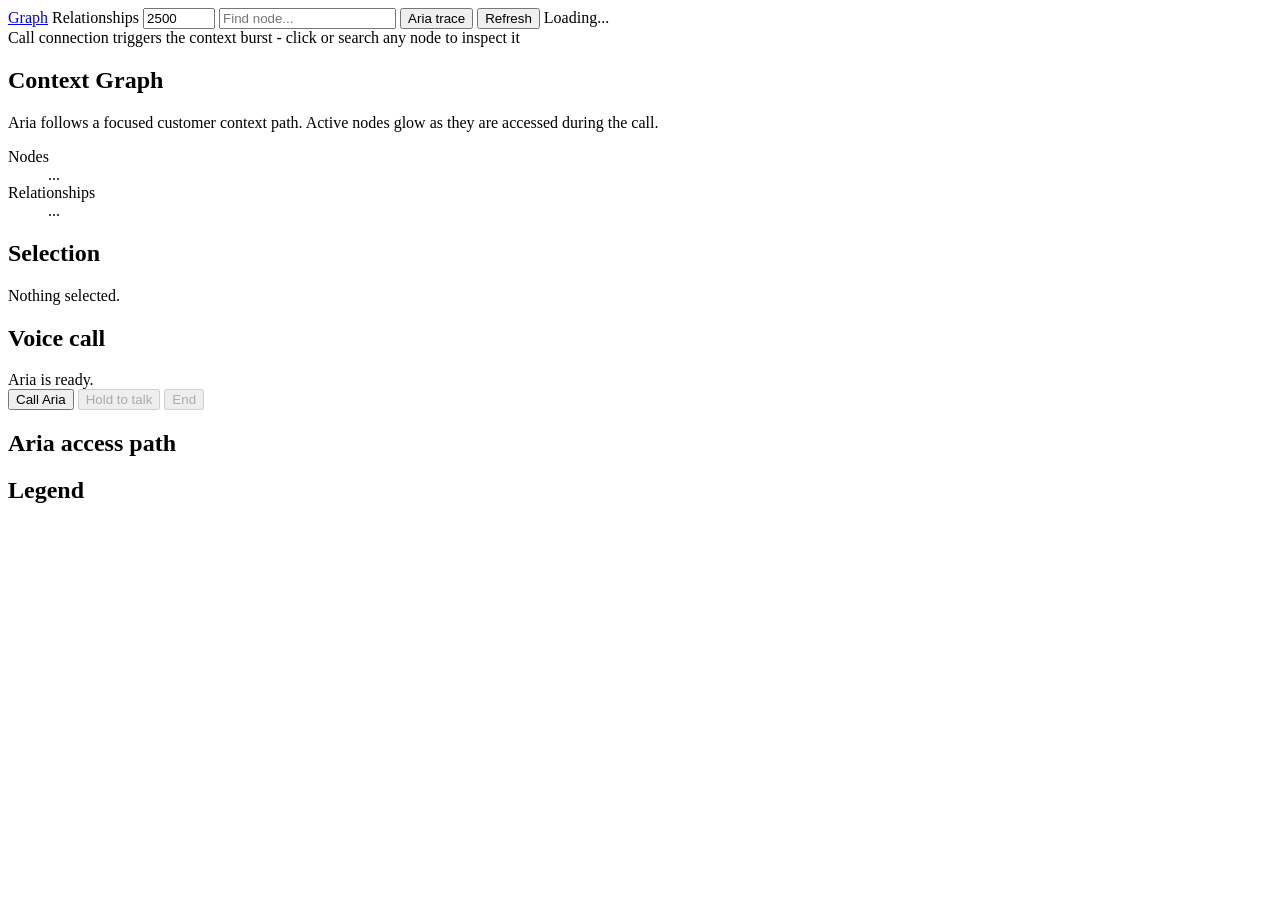
==== commit 99561b00: "Switch graph viewer to 2D traversal map" ====
--- a/examples/vocare/static/index.html
+++ b/examples/vocare/static/index.html
@@ -1,1562 +1,68 @@
-<!DOCTYPE html>
+<!doctype html>
 <html lang="en">
-<head>
-  <meta charset="UTF-8" />
-  <meta name="viewport" content="width=device-width, initial-scale=1.0" />
-  <title>Vocare</title>
-  <style>
-    * { box-sizing: border-box; margin: 0; padding: 0; }
+  <head>
+    <meta charset="utf-8">
+    <meta name="viewport" content="width=device-width, initial-scale=1">
+    <title>CommBank Context Graph</title>
+    <link rel="stylesheet" href="/static/graph-3d.css">
+  </head>
+  <body>
+    <main class="graph-app">
+      <section class="viewport">
+        <div class="toolbar">
+          <a class="back-link" href="/">Graph</a>
+          <label>
+            Relationships
+            <input id="limitInput" type="number" min="100" max="10000" step="100" value="2500">
+          </label>
+          <input id="searchInput" type="search" placeholder="Find node...">
+          <button id="traceButton" type="button">Aria trace</button>
+          <button id="refreshButton" type="button">Refresh</button>
+          <span id="statusText">Loading...</span>
+        </div>
+        <div class="key-hint">Call connection triggers the context burst - click or search any node to inspect it</div>
+        <div id="graph" aria-label="CommBank context graph traversal"></div>
+      </section>
 
-    body {
-      font-family: -apple-system, BlinkMacSystemFont, 'Segoe UI', Roboto, sans-serif;
-      background: #0a0a0a;
-      color: #e0e0e0;
-      height: 100vh;
-      overflow: hidden;
-    }
+      <aside class="inspector">
+        <h1>Context Graph</h1>
+        <p class="muted">Aria follows a focused customer context path. Active nodes glow as they are accessed during the call.</p>
 
-    .app {
-      display: grid;
-      grid-template-columns: 380px 1fr;
-      height: 100vh;
-    }
+        <dl class="stats">
+          <div><dt>Nodes</dt><dd id="nodeCount">...</dd></div>
+          <div><dt>Relationships</dt><dd id="linkCount">...</dd></div>
+        </dl>
 
-    /* Left panel — controls */
-    .panel-left {
-      padding: 2rem;
-      border-right: 1px solid #1a1a1a;
-      overflow-y: auto;
-      display: flex;
-      flex-direction: column;
-    }
+        <section>
+          <h2>Selection</h2>
+          <div id="selectionDetails" class="details">Nothing selected.</div>
+        </section>
 
-    h1 {
-      font-size: 1.5rem;
-      font-weight: 600;
-      margin-bottom: 1.5rem;
-      text-align: center;
-      color: #fff;
-    }
+        <section>
+          <h2>Voice call</h2>
+          <div class="call-panel">
+            <div id="callStatus" class="call-status">Aria is ready.</div>
+            <div class="call-actions">
+              <button id="callButton" type="button">Call Aria</button>
+              <button id="talkButton" type="button" disabled>Hold to talk</button>
+              <button id="hangupButton" type="button" disabled>End</button>
+            </div>
+            <div id="callTranscript" class="call-transcript"></div>
+          </div>
+        </section>
 
-    .config-group { margin-bottom: 1rem; }
+        <section>
+          <h2>Aria access path</h2>
+          <div id="accessPath" class="path-list"></div>
+        </section>
 
-    label {
-      display: block;
-      font-size: 0.75rem;
-      font-weight: 500;
-      text-transform: uppercase;
-      letter-spacing: 0.05em;
-      color: #888;
-      margin-bottom: 0.35rem;
-    }
+        <section>
+          <h2>Legend</h2>
+          <div id="legend" class="legend"></div>
+        </section>
+      </aside>
+    </main>
 
-    select, input[type="text"] {
-      width: 100%;
-      padding: 0.6rem 0.75rem;
-      background: #1a1a1a;
-      color: #e0e0e0;
-      border: 1px solid #333;
-      border-radius: 6px;
-      font-size: 0.9rem;
-    }
-
-    select { appearance: none; cursor: pointer; }
-    input[type="text"] { cursor: text; }
-
-    select:focus, input[type="text"]:focus {
-      outline: none;
-      border-color: #555;
-    }
-
-    .toggle-group {
-      display: flex;
-      align-items: center;
-      justify-content: space-between;
-      margin-bottom: 1rem;
-    }
-
-    .toggle-group label { margin-bottom: 0; }
-
-    .toggle {
-      position: relative;
-      width: 44px;
-      height: 24px;
-      flex-shrink: 0;
-    }
-
-    .toggle input { opacity: 0; width: 0; height: 0; }
-
-    .toggle-slider {
-      position: absolute;
-      inset: 0;
-      background: #333;
-      border-radius: 12px;
-      cursor: pointer;
-      transition: background 0.2s;
-    }
-
-    .toggle-slider::before {
-      content: '';
-      position: absolute;
-      width: 18px;
-      height: 18px;
-      left: 3px;
-      bottom: 3px;
-      background: #888;
-      border-radius: 50%;
-      transition: transform 0.2s, background 0.2s;
-    }
-
-    .toggle input:checked + .toggle-slider { background: #1d4ed8; }
-    .toggle input:checked + .toggle-slider::before {
-      transform: translateX(20px);
-      background: #fff;
-    }
-
-    .btn {
-      width: 100%;
-      padding: 0.75rem;
-      border: none;
-      border-radius: 8px;
-      font-size: 1rem;
-      font-weight: 600;
-      cursor: pointer;
-      margin-top: 1.5rem;
-      transition: background 0.15s;
-    }
-
-    #connectBtn { background: #2563eb; color: #fff; }
-    #connectBtn:hover { background: #1d4ed8; }
-    #connectBtn:disabled { background: #333; color: #666; cursor: not-allowed; }
-
-    #disconnectBtn { background: #dc2626; color: #fff; display: none; }
-    #disconnectBtn:hover { background: #b91c1c; }
-
-    #status {
-      text-align: center;
-      margin-top: 1rem;
-      font-size: 0.85rem;
-      color: #888;
-      min-height: 1.2em;
-    }
-
-    .status-connected { color: #22c55e !important; }
-    .status-error { color: #ef4444 !important; }
-
-    .mode-selector {
-      display: flex;
-      margin-bottom: 1.5rem;
-      border: 1px solid #333;
-      border-radius: 8px;
-      overflow: hidden;
-    }
-
-    .mode-btn {
-      flex: 1;
-      padding: 0.5rem;
-      background: #1a1a1a;
-      color: #888;
-      border: none;
-      font-size: 0.8rem;
-      font-weight: 600;
-      letter-spacing: 0.08em;
-      cursor: pointer;
-      transition: background 0.15s, color 0.15s;
-    }
-
-    .mode-btn.active {
-      background: #2563eb;
-      color: #fff;
-    }
-
-    .mode-btn:not(.active):hover {
-      background: #222;
-      color: #ccc;
-    }
-
-    .viewer-banner {
-      text-align: center;
-      padding: 1rem;
-      color: #888;
-      font-size: 0.85rem;
-    }
-
-    .viewer-banner.active { color: #22c55e; }
-
-    .audio-indicator {
-      display: none;
-      justify-content: center;
-      align-items: center;
-      gap: 4px;
-      margin-top: 1rem;
-      height: 32px;
-    }
-
-    .audio-indicator.active { display: flex; }
-
-    .audio-bar {
-      width: 4px;
-      height: 8px;
-      background: #2563eb;
-      border-radius: 2px;
-      animation: pulse 0.8s ease-in-out infinite;
-    }
-    .audio-bar:nth-child(2) { animation-delay: 0.15s; }
-    .audio-bar:nth-child(3) { animation-delay: 0.3s; }
-    .audio-bar:nth-child(4) { animation-delay: 0.45s; }
-
-    @keyframes pulse {
-      0%, 100% { height: 8px; }
-      50% { height: 24px; }
-    }
-
-    /* Right panel — graph */
-    .panel-right {
-      position: relative;
-      background: #050508;
-      overflow: hidden;
-    }
-
-    .graph-header {
-      position: absolute;
-      top: 1rem;
-      left: 1.5rem;
-      z-index: 10;
-      pointer-events: none;
-    }
-
-    .graph-header h2 {
-      font-size: 0.85rem;
-      font-weight: 500;
-      color: #555;
-      text-transform: uppercase;
-      letter-spacing: 0.08em;
-    }
-
-    .graph-status {
-      font-size: 0.75rem;
-      color: #444;
-      margin-top: 0.25rem;
-    }
-
-    .graph-legend {
-      position: absolute;
-      bottom: 1rem;
-      left: 1.5rem;
-      display: flex;
-      gap: 1rem;
-      z-index: 10;
-      pointer-events: none;
-    }
-
-    .legend-item {
-      display: flex;
-      align-items: center;
-      gap: 6px;
-      font-size: 0.7rem;
-      color: #555;
-    }
-
-    .legend-dot {
-      width: 8px;
-      height: 8px;
-      border-radius: 50%;
-    }
-
-    .graph-placeholder {
-      position: absolute;
-      inset: 0;
-      display: flex;
-      align-items: center;
-      justify-content: center;
-      color: #333;
-      font-size: 0.9rem;
-      z-index: 5;
-    }
-
-    /* 3D Graph Scene */
-    .graph-scene {
-      position: absolute;
-      inset: 0;
-      perspective: 1200px;
-      overflow: hidden;
-    }
-
-    #edgeCanvas {
-      position: absolute;
-      inset: 0;
-      z-index: 1;
-      pointer-events: none;
-    }
-
-    .graph-world {
-      position: absolute;
-      inset: 0;
-      transform-style: preserve-3d;
-      z-index: 2;
-      transition: transform 0.1s ease-out;
-    }
-
-    /* Node styling */
-    .graph-node {
-      position: absolute;
-      border-radius: 50%;
-      display: flex;
-      flex-direction: column;
-      align-items: center;
-      justify-content: center;
-      background: rgba(10, 10, 15, 0.85);
-      border: 2px solid var(--node-color);
-      box-shadow: 0 0 12px var(--node-color-alpha);
-      transform: translate3d(var(--x), var(--y), var(--z)) translate(-50%, -50%);
-      transition: transform 0.6s cubic-bezier(0.22, 1, 0.36, 1),
-                  opacity 0.5s ease,
-                  box-shadow 0.3s ease,
-                  border-color 0.3s ease;
-      pointer-events: none;
-      will-change: transform;
-    }
-
-    .graph-node .node-icon {
-      font-size: 14px;
-      line-height: 1;
-      opacity: 0.4;
-    }
-
-    .graph-node.size-lg { width: 80px; height: 80px; }
-    .graph-node.size-lg .node-icon { font-size: 20px; }
-
-    .graph-node.size-md { width: 68px; height: 68px; }
-    .graph-node.size-md .node-icon { font-size: 17px; }
-
-    .graph-node.size-sm { width: 60px; height: 60px; }
-
-    .graph-node .node-label {
-      position: absolute;
-      bottom: -22px;
-      left: 50%;
-      transform: translateX(-50%);
-      white-space: nowrap;
-      font-size: 12px;
-      font-weight: 500;
-      color: #555;
-      text-align: center;
-    }
-
-    .graph-node .node-sublabel {
-      position: absolute;
-      bottom: -36px;
-      left: 50%;
-      transform: translateX(-50%);
-      white-space: nowrap;
-      font-size: 10px;
-      color: #3a3a3a;
-      text-align: center;
-    }
-
-    .graph-node .node-alert {
-      position: absolute;
-      top: -18px;
-      left: 50%;
-      transform: translateX(-50%);
-      font-size: 10px;
-      font-weight: 600;
-      color: #ef4444;
-      white-space: nowrap;
-      opacity: 0;
-      pointer-events: none;
-    }
-
-    /* State: inactive (default) */
-    .graph-node.inactive {
-      opacity: 0.35;
-      border-color: var(--node-color);
-      box-shadow: none;
-    }
-    .graph-node.inactive .node-icon { opacity: 0.3; }
-
-    /* State: active */
-    .graph-node.active {
-      opacity: 1;
-      border-color: var(--node-color);
-      box-shadow: 0 0 20px var(--node-color-alpha), 0 0 40px var(--node-color-alpha-dim);
-    }
-    .graph-node.active .node-icon { opacity: 0.9; color: #fff; }
-    .graph-node.active .node-label { color: #fff; opacity: 0.95; }
-    .graph-node.active .node-sublabel { color: #aaa; opacity: 0.85; }
-
-    /* State: highlighted (cyan pulse) */
-    .graph-node.highlighted {
-      opacity: 1;
-      border-color: #00e5ff;
-      box-shadow: 0 0 30px rgba(0, 229, 255, 0.6), 0 0 60px rgba(0, 229, 255, 0.3);
-      animation: highlightPulse 1.5s ease-in-out 1;
-    }
-    .graph-node.highlighted .node-icon { opacity: 1; color: #fff; }
-    .graph-node.highlighted .node-label { color: #00e5ff; opacity: 1; }
-    .graph-node.highlighted .node-sublabel { color: #88e5f5; opacity: 0.9; }
-
-    @keyframes highlightPulse {
-      0% { box-shadow: 0 0 30px rgba(0, 229, 255, 0.6), 0 0 60px rgba(0, 229, 255, 0.3); }
-      50% { box-shadow: 0 0 50px rgba(0, 229, 255, 0.8), 0 0 80px rgba(0, 229, 255, 0.4); }
-      100% { box-shadow: 0 0 30px rgba(0, 229, 255, 0.6), 0 0 60px rgba(0, 229, 255, 0.3); }
-    }
-
-    /* State: dimmed (when another node is highlighted) */
-    .graph-node.dimmed {
-      opacity: 0.15;
-    }
-    .graph-node.dimmed .node-label { opacity: 0.3; }
-    .graph-node.dimmed .node-sublabel { opacity: 0.2; }
-
-    /* Alert badge pulse */
-    .graph-node.active .node-alert,
-    .graph-node.highlighted .node-alert {
-      opacity: 1;
-      animation: alertPulse 1.5s ease-in-out infinite;
-    }
-
-    @keyframes alertPulse {
-      0%, 100% { opacity: 0.5; }
-      50% { opacity: 1; }
-    }
-
-    /* Responsive */
-    @media (max-width: 800px) {
-      .app {
-        grid-template-columns: 1fr;
-        grid-template-rows: auto 1fr;
-      }
-      .panel-left { border-right: none; border-bottom: 1px solid #1a1a1a; }
-      .panel-right { min-height: 400px; }
-    }
-
-    /* Transcript panel */
-    #transcript {
-      display: none;
-      margin-top: 1rem;
-      flex-shrink: 0;
-    }
-
-    .transcript-label {
-      font-size: 0.7rem;
-      font-weight: 500;
-      text-transform: uppercase;
-      letter-spacing: 0.08em;
-      color: #555;
-      margin-bottom: 0.5rem;
-    }
-
-    .transcript-messages {
-      max-height: 280px;
-      overflow-y: auto;
-      display: flex;
-      flex-direction: column;
-      gap: 6px;
-    }
-
-    /* Hide scrollbar but keep scrollability */
-    .transcript-messages::-webkit-scrollbar { width: 4px; }
-    .transcript-messages::-webkit-scrollbar-track { background: transparent; }
-    .transcript-messages::-webkit-scrollbar-thumb { background: #2a2a2a; border-radius: 2px; }
-
-    .transcript-user,
-    .transcript-bot {
-      display: flex;
-    }
-
-    .transcript-user { justify-content: flex-end; }
-    .transcript-bot  { justify-content: flex-start; }
-
-    .transcript-user .transcript-bub {
-      background: #1d4ed8;
-      color: #fff;
-      border-radius: 12px 12px 2px 12px;
-    }
-
-    .transcript-bot .transcript-bub {
-      background: #1e293b;
-      color: #e2e8f0;
-      border-radius: 12px 12px 12px 2px;
-    }
-
-    .transcript-bub {
-      padding: 6px 10px;
-      max-width: 80%;
-      font-size: 0.82rem;
-      line-height: 1.5;
-      word-break: break-word;
-    }
-  </style>
-</head>
-<body>
-  <div class="app">
-    <!-- Left panel: controls -->
-    <div class="panel-left">
-      <h1>Vocare</h1>
-
-      <div class="mode-selector">
-        <button class="mode-btn active" data-mode="demo" id="modeDemoBtn">DEMO</button>
-        <button class="mode-btn" data-mode="indiv" id="modeIndivBtn">INDIV</button>
-      </div>
-
-      <div class="viewer-banner" id="viewerBanner" style="display:none;"></div>
-
-      <div id="controlsSection">
-      <div class="config-group">
-        <label for="stt">Speech-to-Text</label>
-        <select id="stt">
-          <option value="deepgram">Deepgram</option>
-          <option value="elevenlabs">ElevenLabs</option>
-        </select>
-      </div>
-
-      <div class="config-group">
-        <label for="llm">LLM</label>
-        <select id="llm">
-          <option value="cerebras">Cerebras</option>
-          <option value="mistral">Mistral</option>
-        </select>
-      </div>
-
-      <div class="config-group">
-        <label for="tts">Text-to-Speech</label>
-        <select id="tts">
-          <option value="elevenlabs">ElevenLabs</option>
-        </select>
-      </div>
-
-      <div class="toggle-group">
-        <label for="useKg">Knowledge Graph</label>
-        <label class="toggle">
-          <input type="checkbox" id="useKg" checked />
-          <span class="toggle-slider"></span>
-        </label>
-      </div>
-
-      <button class="btn" id="connectBtn">Connect</button>
-      <button class="btn" id="disconnectBtn">Disconnect</button>
-      </div><!-- /controlsSection -->
-
-      <div class="audio-indicator" id="audioIndicator">
-        <div class="audio-bar"></div>
-        <div class="audio-bar"></div>
-        <div class="audio-bar"></div>
-        <div class="audio-bar"></div>
-      </div>
-
-      <div id="status"></div>
-
-      <div id="transcript">
-        <div class="transcript-label">Transcript</div>
-        <div id="transcriptMessages" class="transcript-messages"></div>
-      </div>
-    </div>
-
-    <!-- Right panel: graph visualization -->
-    <div class="panel-right">
-      <div class="graph-header">
-        <h2>Knowledge Graph</h2>
-        <div class="graph-status" id="graphStatus">Waiting for connection...</div>
-      </div>
-
-      <div class="graph-scene">
-        <canvas id="edgeCanvas"></canvas>
-        <div class="graph-world" id="graphWorld"></div>
-      </div>
-
-      <div class="graph-placeholder" id="graphPlaceholder">
-        Enable Knowledge Graph and connect to visualize
-      </div>
-
-      <div class="graph-legend" id="graphLegend" style="display:none;">
-        <div class="legend-item"><div class="legend-dot" style="background:#f59e0b;"></div>Customer</div>
-        <div class="legend-item"><div class="legend-dot" style="background:#64748b;"></div>Channel</div>
-        <div class="legend-item"><div class="legend-dot" style="background:#ef4444;"></div>Card Status</div>
-        <div class="legend-item"><div class="legend-dot" style="background:#ffcc00;"></div>Home Loan Account</div>
-        <div class="legend-item"><div class="legend-dot" style="background:#06b6d4;"></div>Card Logistics</div>
-        <div class="legend-item"><div class="legend-dot" style="background:#8b5cf6;"></div>Payment Hold</div>
-        <div class="legend-item"><div class="legend-dot" style="background:#f97316;"></div>App Alerts</div>
-        <div class="legend-item"><div class="legend-dot" style="background:#a855f7;"></div>Security Milestones</div>
-      </div>
-    </div>
-  </div>
-
-  <script>
-    // -----------------------------------------------------------------------
-    // WebRTC connection
-    // -----------------------------------------------------------------------
-    const connectBtn = document.getElementById('connectBtn');
-    const disconnectBtn = document.getElementById('disconnectBtn');
-    const statusEl = document.getElementById('status');
-    const audioIndicator = document.getElementById('audioIndicator');
-    const controlsSection = document.getElementById('controlsSection');
-    const viewerBanner = document.getElementById('viewerBanner');
-    const modeDemoBtn = document.getElementById('modeDemoBtn');
-    const modeIndivBtn = document.getElementById('modeIndivBtn');
-
-    let pc = null;
-    let pcId = null;
-    let dataChannel = null;
-    let pingInterval = null;
-    let disconnectTimer = null;
-    let eventSource = null;
-    let remoteAudio = null;
-
-    // Mode state
-    let currentMode = 'demo';
-    let isViewer = false;
-    let viewerPollInterval = null;
-    let viewerCursor = 0;
-    let demoCheckInterval = null;
-
-    function setStatus(msg, cls) {
-      statusEl.textContent = msg;
-      statusEl.className = cls ? `status-${cls}` : '';
-    }
-
-    async function connect() {
-      connectBtn.disabled = true;
-      setStatus('Connecting...');
-      stopViewer();
-      stopDemoCheck();
-      viewerBanner.style.display = 'none';
-      graphRenderer.reset();
-
-      try {
-        const stream = await navigator.mediaDevices.getUserMedia({
-          audio: {
-            echoCancellation: true,
-            noiseSuppression: true,
-            autoGainControl: true,
-          },
-        });
-
-        // Fetch fresh TURN credentials from the backend (Twilio NTS)
-        let iceServers = [{ urls: 'stun:stun.l.google.com:19302' }];
-        try {
-          const iceRes = await fetch('/api/ice');
-          if (iceRes.ok) {
-            const body = await iceRes.json();
-            if (body.iceServers && body.iceServers.length) {
-              iceServers = body.iceServers;
-              console.log('[ICE] Using', iceServers.length, 'servers from backend');
-            }
-          }
-        } catch (e) {
-          console.warn('[ICE] Failed to fetch, using STUN only', e);
-        }
-
-        pc = new RTCPeerConnection({
-          iceServers,
-          iceTransportPolicy: 'relay',  // force TURN-only to avoid private-IP issues
-        });
-
-        stream.getTracks().forEach(track => pc.addTrack(track, stream));
-        pc.addTransceiver('audio', { direction: 'recvonly' });
-
-        dataChannel = pc.createDataChannel('data', { ordered: true });
-
-        dataChannel.onopen = () => {
-          pingInterval = setInterval(() => {
-            if (dataChannel.readyState === 'open') dataChannel.send('ping');
-          }, 2000);
-        };
-
-        pc.ontrack = (event) => {
-          if (!remoteAudio) {
-            remoteAudio = new Audio();
-            remoteAudio.autoplay = true;
-            remoteAudio.playsInline = true;
-          }
-          remoteAudio.srcObject = event.streams[0];
-          remoteAudio.play().catch((e) => {
-            console.warn('[AUDIO] Playback was blocked or interrupted', e);
-          });
-        };
-
-        pc.onconnectionstatechange = () => {
-          const state = pc.connectionState;
-          if (state === 'connected') {
-            // Clear any pending disconnect timer — connection recovered
-            if (disconnectTimer) { clearTimeout(disconnectTimer); disconnectTimer = null; }
-            setStatus('Connected', 'connected');
-            audioIndicator.classList.add('active');
-            disconnectBtn.style.display = 'block';
-            document.getElementById('transcript').style.display = 'block';
-          } else if (state === 'failed') {
-            // 'failed' is permanent — clean up immediately
-            cleanup();
-            setStatus('Disconnected', 'error');
-          } else if (state === 'disconnected') {
-            // 'disconnected' is transient — ICE is retrying. Give it 5s to recover
-            // before treating it as a real disconnect. Calling cleanup() immediately
-            // here is what caused the AbortChunk teardown mid-TTS.
-            if (!disconnectTimer) {
-              disconnectTimer = setTimeout(() => {
-                disconnectTimer = null;
-                if (pc && pc.connectionState === 'disconnected') {
-                  cleanup();
-                  setStatus('Disconnected', 'error');
-                }
-              }, 5000);
-            }
-          }
-        };
-
-        const offer = await pc.createOffer();
-        await pc.setLocalDescription(offer);
-
-        await new Promise((resolve) => {
-          if (pc.iceGatheringState === 'complete') return resolve();
-          const check = () => {
-            if (pc.iceGatheringState === 'complete') {
-              pc.removeEventListener('icegatheringstatechange', check);
-              resolve();
-            }
-          };
-          pc.addEventListener('icegatheringstatechange', check);
-          setTimeout(resolve, 1000);
-        });
-
-        const useKg = document.getElementById('useKg').checked;
-
-        const response = await fetch('/api/offer', {
-          method: 'POST',
-          headers: { 'Content-Type': 'application/json' },
-          body: JSON.stringify({
-            sdp: pc.localDescription.sdp,
-            type: pc.localDescription.type,
-            pc_id: pcId,
-            stt: document.getElementById('stt').value,
-            llm: document.getElementById('llm').value,
-            tts: document.getElementById('tts').value,
-            use_kg: useKg,
-            mode: currentMode,
-          }),
-        });
-
-        const answer = await response.json();
-        pcId = answer.pc_id;
-        await pc.setRemoteDescription(answer);
-
-        // Start polling for graph and transcript events
-        connectGraphSSE(pcId, useKg);
-
-      } catch (err) {
-        console.error(err);
-        setStatus(`Error: ${err.message}`, 'error');
-        cleanup();
-      }
-    }
-
-    function appendTranscriptBubble(speaker, text) {
-      const messages = document.getElementById('transcriptMessages');
-      const row = document.createElement('div');
-      row.className = speaker === 'user' ? 'transcript-user' : 'transcript-bot';
-      const bub = document.createElement('div');
-      bub.className = 'transcript-bub';
-      bub.textContent = text;
-      row.appendChild(bub);
-      messages.appendChild(row);
-      messages.scrollTop = messages.scrollHeight;
-    }
-
-    // Shared graph event handler — used by both presenter poll and viewer poll
-    function handleGraphEvent(event) {
-      const graphStatusEl = document.getElementById('graphStatus');
-      const placeholder = document.getElementById('graphPlaceholder');
-      const legend = document.getElementById('graphLegend');
-
-      if (event.type === 'graph') {
-        placeholder.style.display = 'none';
-        legend.style.display = 'flex';
-        graphStatusEl.textContent = 'Traversing graph...';
-        graphRenderer.loadGraph(event.data);
-      } else if (event.type === 'traverse') {
-        graphRenderer.animateTraversal(event.fromId, event.toId, event.label);
-      } else if (event.type === 'activate') {
-        graphRenderer.activateNode(event.nodeId);
-      } else if (event.type === 'context_loaded') {
-        graphStatusEl.textContent = 'Context loaded \u2014 agent has full awareness';
-      } else if (event.type === 'highlight') {
-        graphRenderer.highlightNode(event.nodeId);
-      } else if (event.type === 'path') {
-        graphRenderer.highlightPath(event.steps, event.color);
-      } else if (event.type === 'clear_path') {
-        graphRenderer.clearPath();
-      } else if (event.type === 'user_transcription') {
-        appendTranscriptBubble('user', event.text);
-      } else if (event.type === 'bot_transcription') {
-        appendTranscriptBubble('bot', event.text);
-      }
-    }
-
-    function connectGraphSSE(sessionPcId, useKg) {
-      const graphStatusEl = document.getElementById('graphStatus');
-      if (useKg) {
-        graphStatusEl.textContent = 'Connecting to graph...';
-      }
-
-      const poll = async () => {
-        try {
-          const res = await fetch(`/api/graph/poll?pc_id=${encodeURIComponent(sessionPcId)}`);
-          if (!res.ok) return;
-          const body = await res.json();
-          if (body.events && body.events.length > 0) {
-            console.log('[POLL]', body.events.length, 'events');
-            for (const ev of body.events) handleGraphEvent(ev);
-          }
-          if (body.closed) {
-            clearInterval(eventSource);
-            eventSource = null;
-          }
-        } catch (err) {
-          console.warn('[POLL] error', err);
-        }
-      };
-
-      // Reuse eventSource variable to hold interval id for cleanup parity
-      eventSource = setInterval(poll, 250);
-      poll();  // immediate first poll
-    }
-
-    // -----------------------------------------------------------------------
-    // Mode switching
-    // -----------------------------------------------------------------------
-    function setMode(mode) {
-      currentMode = mode;
-      modeDemoBtn.classList.toggle('active', mode === 'demo');
-      modeIndivBtn.classList.toggle('active', mode === 'indiv');
-
-      // Clean up any active viewer state
-      stopViewer();
-
-      if (mode === 'demo' && !pc) {
-        // Not connected — check if a demo is active to become a viewer
-        startDemoCheck();
-      } else {
-        stopDemoCheck();
-      }
-
-      if (mode === 'indiv') {
-        stopDemoCheck();
-        controlsSection.style.display = '';
-        viewerBanner.style.display = 'none';
-      }
-    }
-
-    modeDemoBtn.addEventListener('click', () => setMode('demo'));
-    modeIndivBtn.addEventListener('click', () => setMode('indiv'));
-
-    // -----------------------------------------------------------------------
-    // Demo viewer logic
-    // -----------------------------------------------------------------------
-    function startDemoCheck() {
-      stopDemoCheck();
-      const check = async () => {
-        if (currentMode !== 'demo' || pc) return; // already connected as presenter
-        try {
-          const res = await fetch('/api/demo/status');
-          if (!res.ok) return;
-          const body = await res.json();
-          if (body.active) {
-            enterViewerMode();
-          }
-        } catch (e) {
-          console.warn('[DEMO CHECK]', e);
-        }
-      };
-      demoCheckInterval = setInterval(check, 1500);
-      check(); // immediate
-    }
-
-    function stopDemoCheck() {
-      if (demoCheckInterval) {
-        clearInterval(demoCheckInterval);
-        demoCheckInterval = null;
-      }
-    }
-
-    function enterViewerMode() {
-      stopDemoCheck();
-      isViewer = true;
-      viewerCursor = 0;
-
-      // Hide call controls, show viewer banner
-      controlsSection.style.display = 'none';
-      viewerBanner.style.display = 'block';
-      viewerBanner.textContent = 'Watching demo...';
-      viewerBanner.className = 'viewer-banner active';
-
-      graphRenderer.reset();
-      document.getElementById('graphPlaceholder').style.display = 'none';
-      document.getElementById('graphStatus').textContent = 'Watching demo...';
-      document.getElementById('transcriptMessages').innerHTML = '';
-      document.getElementById('transcript').style.display = 'block';
-
-      // Start polling demo events
-      // Guard prevents two in-flight requests from sharing the same cursor value
-      // and processing the same events twice (most visible on large bot transcriptions).
-      let pollInFlight = false;
-      const poll = async () => {
-        if (pollInFlight) return;
-        pollInFlight = true;
-        try {
-          const res = await fetch(`/api/demo/poll?cursor=${viewerCursor}`);
-          if (!res.ok) return;
-          const body = await res.json();
-          if (body.events && body.events.length > 0) {
-            console.log('[DEMO POLL]', body.events.length, 'events');
-            for (const ev of body.events) handleGraphEvent(ev);
-          }
-          viewerCursor = body.cursor;
-          if (!body.active) {
-            viewerBanner.textContent = 'Demo ended';
-            viewerBanner.className = 'viewer-banner';
-            document.getElementById('graphStatus').textContent = 'Demo ended';
-            stopViewer();
-            // Show controls again so user can become presenter
-            controlsSection.style.display = '';
-          }
-        } catch (e) {
-          console.warn('[DEMO POLL] error', e);
-        } finally {
-          pollInFlight = false;
-        }
-      };
-
-      viewerPollInterval = setInterval(poll, 250);
-      poll(); // immediate
-    }
-
-    function stopViewer() {
-      if (viewerPollInterval) {
-        clearInterval(viewerPollInterval);
-        viewerPollInterval = null;
-      }
-      isViewer = false;
-      document.getElementById('transcript').style.display = 'none';
-      document.getElementById('transcriptMessages').innerHTML = '';
-    }
-
-    // startDemoCheck() is called after graphRenderer is initialized (below)
-
-    function cleanup() {
-      if (disconnectTimer) { clearTimeout(disconnectTimer); disconnectTimer = null; }
-      if (eventSource) { clearInterval(eventSource); eventSource = null; }
-      if (pingInterval) clearInterval(pingInterval);
-      pingInterval = null;
-      if (dataChannel) dataChannel.close();
-      dataChannel = null;
-      if (pc) {
-        pc.getSenders().forEach(s => { if (s.track) s.track.stop(); });
-        pc.close();
-      }
-      if (remoteAudio) {
-        remoteAudio.pause();
-        remoteAudio.srcObject = null;
-        remoteAudio = null;
-      }
-      pc = null;
-      pcId = null;
-      audioIndicator.classList.remove('active');
-      connectBtn.disabled = false;
-      connectBtn.style.display = 'block';
-      disconnectBtn.style.display = 'none';
-      controlsSection.style.display = '';
-      document.getElementById('transcript').style.display = 'none';
-      document.getElementById('transcriptMessages').innerHTML = '';
-
-      // In demo mode, start checking for active demos again
-      if (currentMode === 'demo') {
-        startDemoCheck();
-      }
-    }
-
-    function disconnect() {
-      cleanup();
-      setStatus('Disconnected');
-    }
-
-    connectBtn.addEventListener('click', connect);
-    disconnectBtn.addEventListener('click', disconnect);
-
-    // -----------------------------------------------------------------------
-    // 3D Graph Renderer — CSS 3D nodes + Canvas edges
-    // -----------------------------------------------------------------------
-    const TYPE_COLORS = {
-      Customer:        { hex: '#f59e0b', rgb: '245,158,11' },  // Premium Gold
-      Channel:         { hex: '#64748b', rgb: '100,116,139' }, // Slate Grey
-      Card:            { hex: '#ef4444', rgb: '239,68,68' },   // Coral Red - frozen card status
-      HomeLoan:        { hex: '#ffcc00', rgb: '255,204,0' },   // CommBank Yellow
-      DigitalCard:     { hex: '#06b6d4', rgb: '6,182,212' },  // Electric Cyan
-      PhysicalCard:    { hex: '#06b6d4', rgb: '6,182,212' },  // Electric Cyan
-      Communication:   { hex: '#f97316', rgb: '249,115,22' }, // Bright Orange
-      Transaction:     { hex: '#8b5cf6', rgb: '139,92,246' }, // Royal Indigo
-      Event:           { hex: '#a855f7', rgb: '168,85,247' }, // Vivid Purple
-    };
-    const HIGHLIGHT_COLOR = '#00e5ff';
-    const HIGHLIGHT_RGB = '0,229,255';
-    const NODE_ICONS = {
-      Customer: '\u{1F464}',        // 👤
-      Channel: '\u{1F3E2}',         // 🏢
-      Card: '\u{1F4B3}',            // 💳 Credit Card
-      HomeLoan: '\u{1F3E0}',        // 🏠 Home Loan
-      DigitalCard: '\u{1F4B3}',     // 💳 Credit Card
-      PhysicalCard: '\u{1F4E6}',    // 📦 Parcel
-      Communication: '\u{1F514}',  // 🔔 Notification Bell
-      Transaction: '\u{1F4B0}',     // 💰 Money Bag
-      Event: '\u{1F510}',           // 🔐 Lock
-    };
-
-    // Radial layout — Customer at centre, 4 Channels surrounding it, sub-nodes radiating outward
-    // Each channel owns a diagonal quadrant; sub-nodes fan further in that direction.
-    // z-depth reinforces hierarchy: 0 (Customer) → -150 (Channels) → -300 (sub-nodes) → -450 (Events)
-    const LAYOUT_MAP = {
-      Customer:        [{ xPct: 49.8, yPct: 46.1, z: 0 }],
-      Channel: [
-        { xPct: 36.7, yPct: 32.7, z: -150 },
-        { xPct: 62.1, yPct: 32.8, z: -150 },
-        { xPct: 37.6, yPct: 58.6, z: -150 },
-        { xPct: 62.6, yPct: 58.6, z: -150 },
-      ],
-      Card: [
-        { xPct: 8.6,  yPct: 45.0, z: -300 },
-      ],
-      HomeLoan: [
-        { xPct: 9.3,  yPct: 24.9, z: -300 },
-      ],
-      DigitalCard: [
-        { xPct: 9.3,  yPct: 16.0, z: -300 },
-      ],
-      PhysicalCard: [
-        { xPct: 17.6, yPct: 10.7, z: -300 },
-      ],
-      Communication: [
-        { xPct: 71.1, yPct: 10.9, z: -300 },
-        { xPct: 81.9, yPct: 15.7, z: -300 },
-      ],
-      Transaction: [
-        { xPct: 6.7,  yPct: 73.8, z: -300 },
-        { xPct: 13.5, yPct: 82.8, z: -300 },
-      ],
-      Event: [
-        { xPct: 44.3, yPct: 78.5, z: -450 },
-        { xPct: 37.7, yPct: 87.8, z: -450 },
-        { xPct: 60.1, yPct: 87.4, z: -450 },
-        { xPct: 52.7, yPct: 78.5, z: -450 },
-      ],
-    };
-
-    class GraphRenderer {
-      constructor(worldId, canvasId) {
-        this.world = document.getElementById(worldId);
-        this.canvas = document.getElementById(canvasId);
-        this.ctx = this.canvas.getContext('2d');
-        this.scene = this.canvas.parentElement;
-        this.nodes = [];       // { id, type, el, ... }
-        this.edges = [];       // { source, target, label, progress, active, ... }
-        this.nodeMap = {};
-        this.activeNodes = new Set();
-        this._highlightGen = 0;
-        this._animFrame = null;
-        this._edgeAnimations = []; // active edge animations
-
-        // Path traversal state
-        this._activePath = null;     // { steps, color, edgeKeys }
-        this._pathRevealedIds = null; // Set of node IDs revealed so far
-        this._pathTimers = [];        // setTimeout handles
-
-        // Parallax state
-        this._rotX = 0;
-        this._rotY = 0;
-        this._targetRotX = 0;
-        this._targetRotY = 0;
-        this._mouseInScene = false;
-        this._lastMouseMove = 0;
-        this._autoRotAngle = 0;
-
-        this.dpr = window.devicePixelRatio || 1;
-
-        this._resize();
-        window.addEventListener('resize', () => this._resize());
-
-        // Mouse parallax
-        this.scene.addEventListener('mousemove', (e) => {
-          const rect = this.scene.getBoundingClientRect();
-          const nx = (e.clientX - rect.left) / rect.width - 0.5;  // -0.5 to 0.5
-          const ny = (e.clientY - rect.top) / rect.height - 0.5;
-          this._targetRotY = nx * 12;  // +-6 degrees
-          this._targetRotX = -ny * 8;  // +-4 degrees
-          this._mouseInScene = true;
-          this._lastMouseMove = performance.now();
-        });
-
-        this.scene.addEventListener('mouseleave', () => {
-          this._mouseInScene = false;
-        });
-
-        this._renderLoop();
-      }
-
-      _resize() {
-        const rect = this.scene.getBoundingClientRect();
-        this.width = rect.width;
-        this.height = rect.height;
-        this.canvas.width = rect.width * this.dpr;
-        this.canvas.height = rect.height * this.dpr;
-        this.canvas.style.width = rect.width + 'px';
-        this.canvas.style.height = rect.height + 'px';
-        this.ctx.setTransform(this.dpr, 0, 0, this.dpr, 0, 0);
-
-        // Re-position nodes if loaded
-        this.nodes.forEach(n => this._positionNode(n));
-      }
-
-      reset() {
-        // Remove node divs
-        this.world.innerHTML = '';
-        this.nodes = [];
-        this.edges = [];
-        this.nodeMap = {};
-        this.activeNodes.clear();
-        this._edgeAnimations = [];
-        this._highlightGen = 0;
-        this._autoRotAngle = 0;
-        this.ctx.clearRect(0, 0, this.width, this.height);
-        document.getElementById('graphPlaceholder').style.display = 'flex';
-        document.getElementById('graphLegend').style.display = 'none';
-        document.getElementById('graphStatus').textContent = 'Waiting for connection...';
-      }
-
-      loadGraph(data) {
-        this.world.innerHTML = '';
-        this.nodes = [];
-        this.edges = [];
-        this.nodeMap = {};
-        this.activeNodes.clear();
-        this._edgeAnimations = [];
-
-        // Group incoming nodes by type
-        const groups = {};
-        data.nodes.forEach(n => {
-          if (!groups[n.type]) groups[n.type] = [];
-          groups[n.type].push(n);
-        });
-
-        // Create node divs with 3D positions. Keep known types stable, then render
-        // any new backend node types instead of silently dropping them.
-        const preferredTypeOrder = [
-          'Customer', 'Channel', 'Card', 'HomeLoan', 'DigitalCard', 'PhysicalCard',
-          'Communication', 'Transaction', 'Event',
-        ];
-        const typeOrder = [
-          ...preferredTypeOrder,
-          ...Object.keys(groups).filter(type => !preferredTypeOrder.includes(type)),
-        ];
-        typeOrder.forEach(type => {
-          const group = groups[type] || [];
-          const layouts = LAYOUT_MAP[type] || [];
-          group.forEach((n, i) => {
-            const layout = layouts[i] || layouts[0] || { xPct: 50, yPct: 50, z: 0 };
-            const color = TYPE_COLORS[n.type] || TYPE_COLORS.Customer;
-
-            const el = document.createElement('div');
-            el.className = `graph-node ${type === 'Customer' ? 'size-lg' : type === 'Channel' ? 'size-md' : 'size-sm'} inactive`;
-            el.style.setProperty('--node-color', color.hex);
-            el.style.setProperty('--node-color-alpha', `rgba(${color.rgb}, 0.4)`);
-            el.style.setProperty('--node-color-alpha-dim', `rgba(${color.rgb}, 0.15)`);
-
-            // Icon
-            const icon = document.createElement('span');
-            icon.className = 'node-icon';
-            icon.textContent = NODE_ICONS[n.type] || '?';
-            el.appendChild(icon);
-
-            // Label
-            const label = document.createElement('span');
-            label.className = 'node-label';
-            label.textContent = n.label;
-            el.appendChild(label);
-
-            // Sublabel
-            if (n.sublabel) {
-              const sub = document.createElement('span');
-              sub.className = 'node-sublabel';
-              sub.textContent = n.sublabel;
-              el.appendChild(sub);
-            }
-
-            // Alert badge
-            if (n.alert) {
-              const alert = document.createElement('span');
-              alert.className = 'node-alert';
-              alert.textContent = 'Alert';
-              el.appendChild(alert);
-            }
-
-            // Start slightly offset for entrance animation
-            const startZ = layout.z - 80;
-            el.style.setProperty('--x', `${layout.xPct / 100 * this.width}px`);
-            el.style.setProperty('--y', `${layout.yPct / 100 * this.height}px`);
-            el.style.setProperty('--z', `${startZ}px`);
-
-            this.world.appendChild(el);
-
-            const node = {
-              id: n.id,
-              type: n.type,
-              el: el,
-              xPct: layout.xPct,
-              yPct: layout.yPct,
-              z: layout.z,
-              alert: n.alert || false,
-            };
-            this.nodes.push(node);
-            this.nodeMap[n.id] = node;
-
-            // Spring entrance — ease to final z after a staggered delay
-            requestAnimationFrame(() => {
-              el.style.setProperty('--z', `${layout.z}px`);
-            });
-          });
-        });
-
-        // Build edges
-        data.edges.forEach(e => {
-          const src = this.nodeMap[e.source];
-          const tgt = this.nodeMap[e.target];
-          if (src && tgt) {
-            this.edges.push({
-              source: src,
-              target: tgt,
-              label: e.label,
-              progress: 0,
-              active: false,
-              highlighted: false,
-              activateTime: 0,
-            });
-          }
-        });
-      }
-
-      _positionNode(node) {
-        const x = node.xPct / 100 * this.width;
-        const y = node.yPct / 100 * this.height;
-        node.el.style.setProperty('--x', `${x}px`);
-        node.el.style.setProperty('--y', `${y}px`);
-        node.el.style.setProperty('--z', `${node.z}px`);
-      }
-
-      activateNode(nodeId) {
-        const node = this.nodeMap[nodeId];
-        if (!node) return;
-        this.activeNodes.add(nodeId);
-        node.el.classList.remove('inactive', 'dimmed');
-        node.el.classList.add('active');
-      }
-
-      animateTraversal(fromId, toId, label) {
-        this.activateNode(toId);
-
-        const edge = this.edges.find(
-          e => e.source === this.nodeMap[fromId] && e.target === this.nodeMap[toId]
-        );
-        if (edge) {
-          edge.active = true;
-          edge.activateTime = performance.now();
-          edge.progress = 0;
-        }
-      }
-
-      highlightNode(nodeId) {
-        const node = this.nodeMap[nodeId];
-        if (!node) return;
-
-        // Clear previous highlights
-        this.nodes.forEach(n => {
-          n.el.classList.remove('highlighted', 'dimmed');
-          // Restore to active or inactive
-          if (this.activeNodes.has(n.id)) {
-            n.el.classList.add('active');
-          }
-        });
-        this.edges.forEach(e => { e.highlighted = false; });
-
-        // Highlight target node
-        this.activeNodes.add(nodeId);
-        node.el.classList.remove('inactive', 'active');
-        node.el.classList.add('highlighted');
-
-        // Highlight connected edges and partner nodes; dim everything else
-        const connectedIds = new Set([nodeId]);
-        this.edges.forEach(edge => {
-          if (edge.target === node || edge.source === node) {
-            edge.highlighted = true;
-            const other = edge.target === node ? edge.source : edge.target;
-            connectedIds.add(other.id);
-            this.activeNodes.add(other.id);
-            other.el.classList.remove('inactive', 'dimmed');
-            other.el.classList.add('highlighted');
-          }
-        });
-
-        // Dim non-connected active nodes
-        this.nodes.forEach(n => {
-          if (!connectedIds.has(n.id)) {
-            n.el.classList.add('dimmed');
-          }
-        });
-
-        // Auto-clear after 3s
-        const gen = ++this._highlightGen;
-        setTimeout(() => {
-          if (this._highlightGen !== gen) return;
-          this.nodes.forEach(n => {
-            n.el.classList.remove('highlighted', 'dimmed');
-            if (this.activeNodes.has(n.id)) {
-              n.el.classList.add('active');
-            }
-          });
-          this.edges.forEach(e => { e.highlighted = false; });
-        }, 3000);
-      }
-
-      highlightPath(steps, color) {
-        // Cancel any in-progress animation or pending highlight auto-clear
-        this._pathTimers.forEach(clearTimeout);
-        this._pathTimers = [];
-        ++this._highlightGen;
-
-        // Build edge key set for fast lookup
-        const edgeKeys = new Set();
-        for (let i = 0; i < steps.length - 1; i++) {
-          edgeKeys.add(`${steps[i]}::${steps[i + 1]}`);
-        }
-        this._activePath = { steps, color, edgeKeys };
-        this._pathRevealedIds = new Set();
-        const pathSet = new Set(steps);
-
-        // Dim all nodes immediately
-        this.nodes.forEach(n => {
-          n.el.classList.remove('active', 'highlighted', 'dimmed');
-          n.el.classList.add('inactive');
-          n.el.style.opacity = pathSet.has(n.id) ? '0.2' : '0.07';
-          n.el.style.boxShadow = '';
-        });
-        this.edges.forEach(e => { e.highlighted = false; });
-
-        // Reveal each step sequentially at 320ms/step
-        steps.forEach((nodeId, i) => {
-          const t = setTimeout(() => {
-            const node = this.nodeMap[nodeId];
-            if (!node || !this._activePath) return;
-
-            this._pathRevealedIds.add(nodeId);
-            node.el.classList.remove('inactive');
-            node.el.classList.add('active');
-            node.el.style.opacity = '1';
-            node.el.style.boxShadow = `0 0 28px ${color}, 0 0 56px ${color}44`;
-            setTimeout(() => { node.el.style.boxShadow = ''; }, 600);
-          }, i * 320);
-          this._pathTimers.push(t);
-        });
-      }
-
-      clearPath() {
-        this._pathTimers.forEach(clearTimeout);
-        this._pathTimers = [];
-        this._activePath = null;
-        this._pathRevealedIds = null;
-
-        this.nodes.forEach(n => {
-          n.el.classList.remove('highlighted', 'dimmed');
-          n.el.style.opacity = '';
-          n.el.style.boxShadow = '';
-          if (this.activeNodes.has(n.id)) {
-            n.el.classList.remove('inactive');
-            n.el.classList.add('active');
-          } else {
-            n.el.classList.remove('active');
-            n.el.classList.add('inactive');
-          }
-        });
-      }
-
-      _renderLoop() {
-        this._updateRotation();
-        this._drawEdges();
-        requestAnimationFrame(() => this._renderLoop());
-      }
-
-      _updateRotation() {
-        const now = performance.now();
-        const idleThreshold = 2000; // ms
-
-        if (!this._mouseInScene && (now - this._lastMouseMove) > idleThreshold) {
-          // Auto-rotation when idle
-          this._autoRotAngle += 0.015; // ~1 deg/sec at 60fps (0.015 * 60 ≈ 0.9 deg)
-          this._targetRotY = Math.sin(this._autoRotAngle) * 4;
-          this._targetRotX = Math.sin(this._autoRotAngle * 0.7) * 2;
-        }
-
-        // Smooth interpolation
-        this._rotX += (this._targetRotX - this._rotX) * 0.08;
-        this._rotY += (this._targetRotY - this._rotY) * 0.08;
-
-        this.world.style.transform = `rotateX(${this._rotX}deg) rotateY(${this._rotY}deg)`;
-      }
-
-      _drawEdges() {
-        const ctx = this.ctx;
-        const now = performance.now();
-        ctx.clearRect(0, 0, this.width, this.height);
-
-        if (this.edges.length === 0) return;
-
-        const anyHighlighted = this.nodes.some(n => n.el.classList.contains('highlighted'));
-        const inPathMode = this._activePath !== null;
-
-        this.edges.forEach(edge => {
-          // Get projected screen positions from node divs
-          const srcRect = edge.source.el.getBoundingClientRect();
-          const tgtRect = edge.target.el.getBoundingClientRect();
-          const sceneRect = this.scene.getBoundingClientRect();
-
-          const sx = srcRect.left + srcRect.width / 2 - sceneRect.left;
-          const sy = srcRect.top + srcRect.height / 2 - sceneRect.top;
-          const tx = tgtRect.left + tgtRect.width / 2 - sceneRect.left;
-          const ty = tgtRect.top + tgtRect.height / 2 - sceneRect.top;
-
-          // Bezier control point — offset perpendicular to the line
-          const mx = (sx + tx) / 2;
-          const my = (sy + ty) / 2;
-          const dx = tx - sx;
-          const dy = ty - sy;
-          const len = Math.sqrt(dx * dx + dy * dy) || 1;
-          const perpX = -dy / len;
-          const perpY = dx / len;
-          const curveOffset = len * 0.15; // 15% of line length
-          const cpx = mx + perpX * curveOffset;
-          const cpy = my + perpY * curveOffset;
-
-          // Path mode overrides all normal edge rendering
-          if (inPathMode) {
-            const ek  = `${edge.source.id}::${edge.target.id}`;
-            const ekR = `${edge.target.id}::${edge.source.id}`;
-            const isPathEdge = this._activePath.edgeKeys.has(ek) || this._activePath.edgeKeys.has(ekR);
-            const bothRevealed = this._pathRevealedIds &&
-              this._pathRevealedIds.has(edge.source.id) && this._pathRevealedIds.has(edge.target.id);
-
-            ctx.save();
-            if (isPathEdge && bothRevealed) {
-              ctx.strokeStyle = this._activePath.color;
-              ctx.lineWidth   = 2.5;
-              ctx.shadowColor = this._activePath.color;
-              ctx.shadowBlur  = 14;
-              ctx.globalAlpha = 0.85;
-            } else {
-              ctx.strokeStyle = '#1a1a1a';
-              ctx.lineWidth   = 0.8;
-              ctx.globalAlpha = 0.04;
-            }
-            ctx.beginPath();
-            ctx.moveTo(sx, sy);
-            ctx.quadraticCurveTo(cpx, cpy, tx, ty);
-            ctx.stroke();
-            ctx.restore();
-            return; // skip normal edge rendering
-          }
-
-          // Depth-based line width and opacity
-          const srcZ = edge.source.z;
-          const tgtZ = edge.target.z;
-          const avgZ = (srcZ + tgtZ) / 2;
-          const depthFactor = 1 + avgZ / 1200; // z=0 → 1.0, z=-500 → 0.58
-          const baseWidth = 2.5 * depthFactor;
-          const baseOpacity = 0.3 + 0.5 * depthFactor;
-
-          const color = TYPE_COLORS[edge.target.type] || TYPE_COLORS.Customer;
-
-          if (edge.active) {
-            // Animate progress
-            const elapsed = now - edge.activateTime;
-            edge.progress = Math.min(1, elapsed / 500);
-
-            const isHL = edge.highlighted;
-            const dimmed = anyHighlighted && !isHL;
-
-            const edgeColor = isHL ? HIGHLIGHT_COLOR : color.hex;
-            const lineWidth = isHL ? baseWidth * 1.8 : baseWidth;
-            const alpha = dimmed ? 0.1 : (isHL ? 1.0 : baseOpacity);
-
-            ctx.save();
-            ctx.strokeStyle = edgeColor;
-            ctx.lineWidth = lineWidth;
-            ctx.shadowColor = edgeColor;
-            ctx.shadowBlur = isHL ? 20 : 8;
-            ctx.globalAlpha = alpha;
-
-            // Draw partial bezier for traversal animation
-            ctx.beginPath();
-            this._drawPartialQuadBezier(ctx, sx, sy, cpx, cpy, tx, ty, edge.progress);
-            ctx.stroke();
-            ctx.restore();
-
-            // Edge label at midpoint when fully drawn
-            if (edge.progress >= 1 && edge.label) {
-              ctx.save();
-              ctx.font = '10px sans-serif';
-              ctx.fillStyle = isHL ? HIGHLIGHT_COLOR : '#666';
-              ctx.globalAlpha = dimmed ? 0.1 : (isHL ? 0.9 : 0.6);
-              ctx.textAlign = 'center';
-              // Label at bezier midpoint (t=0.5)
-              const labelX = 0.25 * sx + 0.5 * cpx + 0.25 * tx;
-              const labelY = 0.25 * sy + 0.5 * cpy + 0.25 * ty;
-              ctx.fillText(edge.label, labelX, labelY - 8);
-              ctx.restore();
-            }
-          } else {
-            // Inactive edge — very dim dashed
-            ctx.save();
-            ctx.strokeStyle = '#1a1a1a';
-            ctx.lineWidth = 1;
-            ctx.globalAlpha = 0.3;
-            ctx.beginPath();
-            ctx.moveTo(sx, sy);
-            ctx.quadraticCurveTo(cpx, cpy, tx, ty);
-            ctx.stroke();
-            ctx.restore();
-          }
-        });
-      }
-
-      _drawPartialQuadBezier(ctx, x0, y0, cpx, cpy, x1, y1, t) {
-        // Draw a quadratic bezier from t=0 to t=progress using de Casteljau subdivision
-        if (t >= 1) {
-          ctx.moveTo(x0, y0);
-          ctx.quadraticCurveTo(cpx, cpy, x1, y1);
-          return;
-        }
-
-        // de Casteljau split at parameter t
-        const cp1x = x0 + (cpx - x0) * t;
-        const cp1y = y0 + (cpy - y0) * t;
-        const cp2x = cpx + (x1 - cpx) * t;
-        const cp2y = cpy + (y1 - cpy) * t;
-        const endX = cp1x + (cp2x - cp1x) * t;
-        const endY = cp1y + (cp2y - cp1y) * t;
-
-        ctx.moveTo(x0, y0);
-        ctx.quadraticCurveTo(cp1x, cp1y, endX, endY);
-      }
-    }
-
-    const graphRenderer = new GraphRenderer('graphWorld', 'edgeCanvas');
-
-    // Start demo check on page load (default mode is demo)
-    startDemoCheck();
-  </script>
-</body>
+    <script src="/static/graph-3d.js"></script>
+  </body>
 </html>
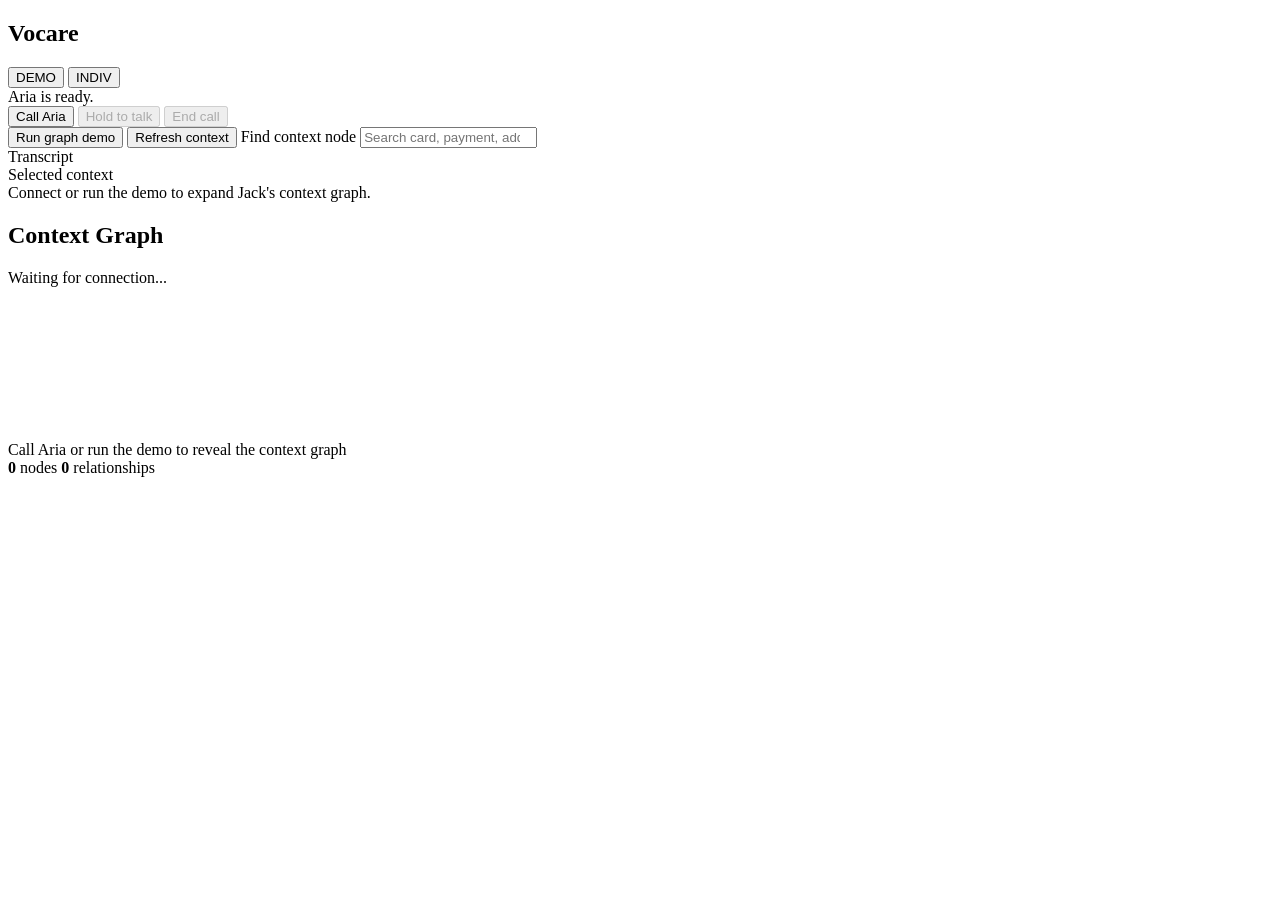
==== commit d61fbc86: "Refine context graph traversal UI" ====
--- a/examples/vocare/static/index.html
+++ b/examples/vocare/static/index.html
@@ -3,64 +3,66 @@
   <head>
     <meta charset="utf-8">
     <meta name="viewport" content="width=device-width, initial-scale=1">
-    <title>CommBank Context Graph</title>
+    <title>Vocare</title>
     <link rel="stylesheet" href="/static/graph-3d.css">
   </head>
   <body>
-    <main class="graph-app">
-      <section class="viewport">
-        <div class="toolbar">
-          <a class="back-link" href="/">Graph</a>
-          <label>
-            Relationships
-            <input id="limitInput" type="number" min="100" max="10000" step="100" value="2500">
-          </label>
-          <input id="searchInput" type="search" placeholder="Find node...">
-          <button id="traceButton" type="button">Aria trace</button>
-          <button id="refreshButton" type="button">Refresh</button>
-          <span id="statusText">Loading...</span>
+    <main class="app">
+      <aside class="panel-left">
+        <h1>Vocare</h1>
+
+        <div class="mode-selector">
+          <button class="mode-btn active" type="button">DEMO</button>
+          <button class="mode-btn" type="button">INDIV</button>
         </div>
-        <div class="key-hint">Call connection triggers the context burst - click or search any node to inspect it</div>
-        <div id="graph" aria-label="CommBank context graph traversal"></div>
-      </section>
 
-      <aside class="inspector">
-        <h1>Context Graph</h1>
-        <p class="muted">Aria follows a focused customer context path. Active nodes glow as they are accessed during the call.</p>
+        <div id="callStatus" class="status">Aria is ready.</div>
 
-        <dl class="stats">
-          <div><dt>Nodes</dt><dd id="nodeCount">...</dd></div>
-          <div><dt>Relationships</dt><dd id="linkCount">...</dd></div>
-        </dl>
+        <div class="call-actions">
+          <button id="callButton" class="btn primary" type="button">Call Aria</button>
+          <button id="talkButton" class="btn" type="button" disabled>Hold to talk</button>
+          <button id="hangupButton" class="btn danger" type="button" disabled>End call</button>
+        </div>
 
-        <section>
-          <h2>Selection</h2>
-          <div id="selectionDetails" class="details">Nothing selected.</div>
+        <button id="traceButton" class="btn ghost" type="button">Run graph demo</button>
+        <button id="refreshButton" class="btn ghost" type="button">Refresh context</button>
+
+        <label class="search-label" for="searchInput">Find context node</label>
+        <input id="searchInput" type="search" placeholder="Search card, payment, address...">
+        <input id="limitInput" type="hidden" value="2500">
+
+        <section class="transcript-section">
+          <div class="section-label">Transcript</div>
+          <div id="callTranscript" class="transcript-messages"></div>
         </section>
 
-        <section>
-          <h2>Voice call</h2>
-          <div class="call-panel">
-            <div id="callStatus" class="call-status">Aria is ready.</div>
-            <div class="call-actions">
-              <button id="callButton" type="button">Call Aria</button>
-              <button id="talkButton" type="button" disabled>Hold to talk</button>
-              <button id="hangupButton" type="button" disabled>End</button>
-            </div>
-            <div id="callTranscript" class="call-transcript"></div>
-          </div>
-        </section>
-
-        <section>
-          <h2>Aria access path</h2>
-          <div id="accessPath" class="path-list"></div>
-        </section>
-
-        <section>
-          <h2>Legend</h2>
-          <div id="legend" class="legend"></div>
+        <section class="details-section">
+          <div class="section-label">Selected context</div>
+          <div id="selectionDetails" class="details">Connect or run the demo to expand Jack's context graph.</div>
         </section>
       </aside>
+
+      <section class="panel-right">
+        <div class="graph-header">
+          <h2>Context Graph</h2>
+          <div id="statusText" class="graph-status">Waiting for connection...</div>
+        </div>
+
+        <div class="graph-scene" id="graph">
+          <canvas id="edgeCanvas"></canvas>
+          <div id="graphWorld" class="graph-world"></div>
+          <div id="graphPlaceholder" class="graph-placeholder">Call Aria or run the demo to reveal the context graph</div>
+        </div>
+
+        <div id="legend" class="graph-legend"></div>
+
+        <div class="stats">
+          <span><strong id="nodeCount">0</strong> nodes</span>
+          <span><strong id="linkCount">0</strong> relationships</span>
+        </div>
+
+        <div id="accessPath" class="path-strip"></div>
+      </section>
     </main>
 
     <script src="/static/graph-3d.js"></script>
